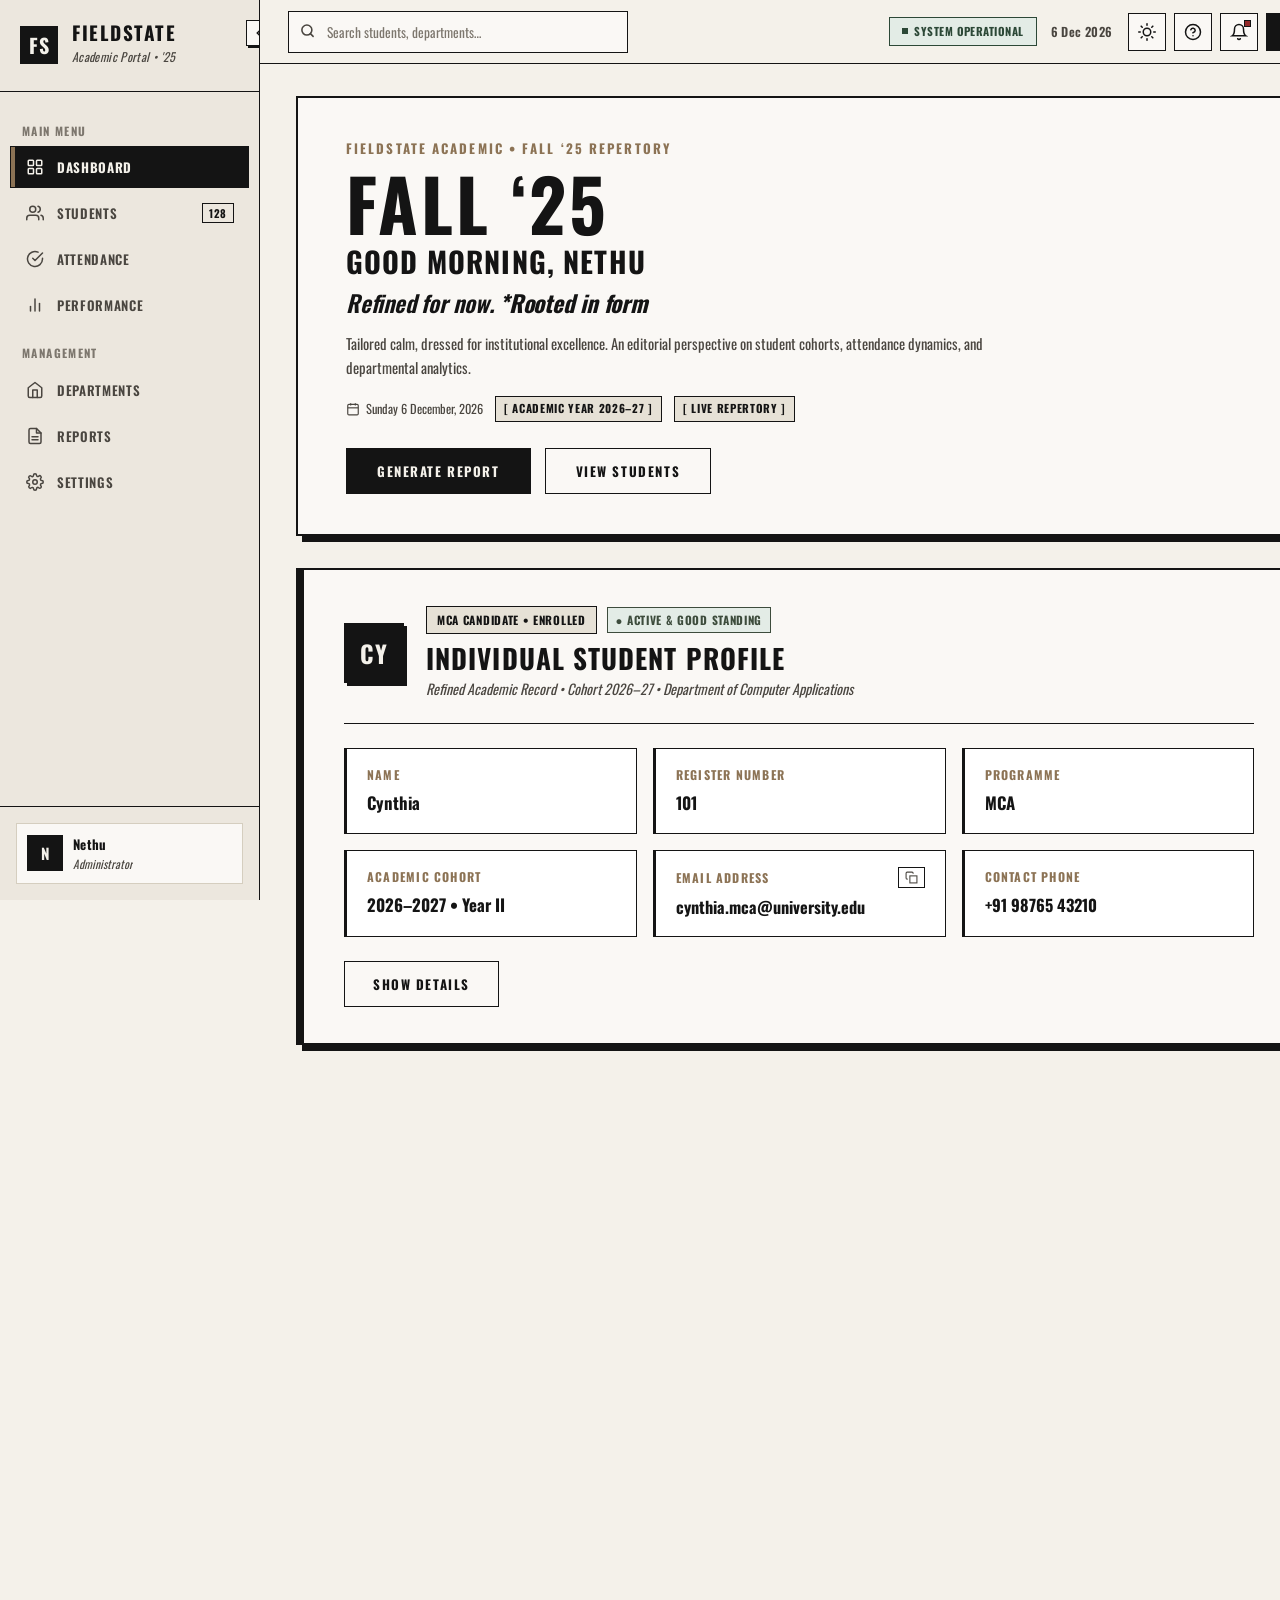
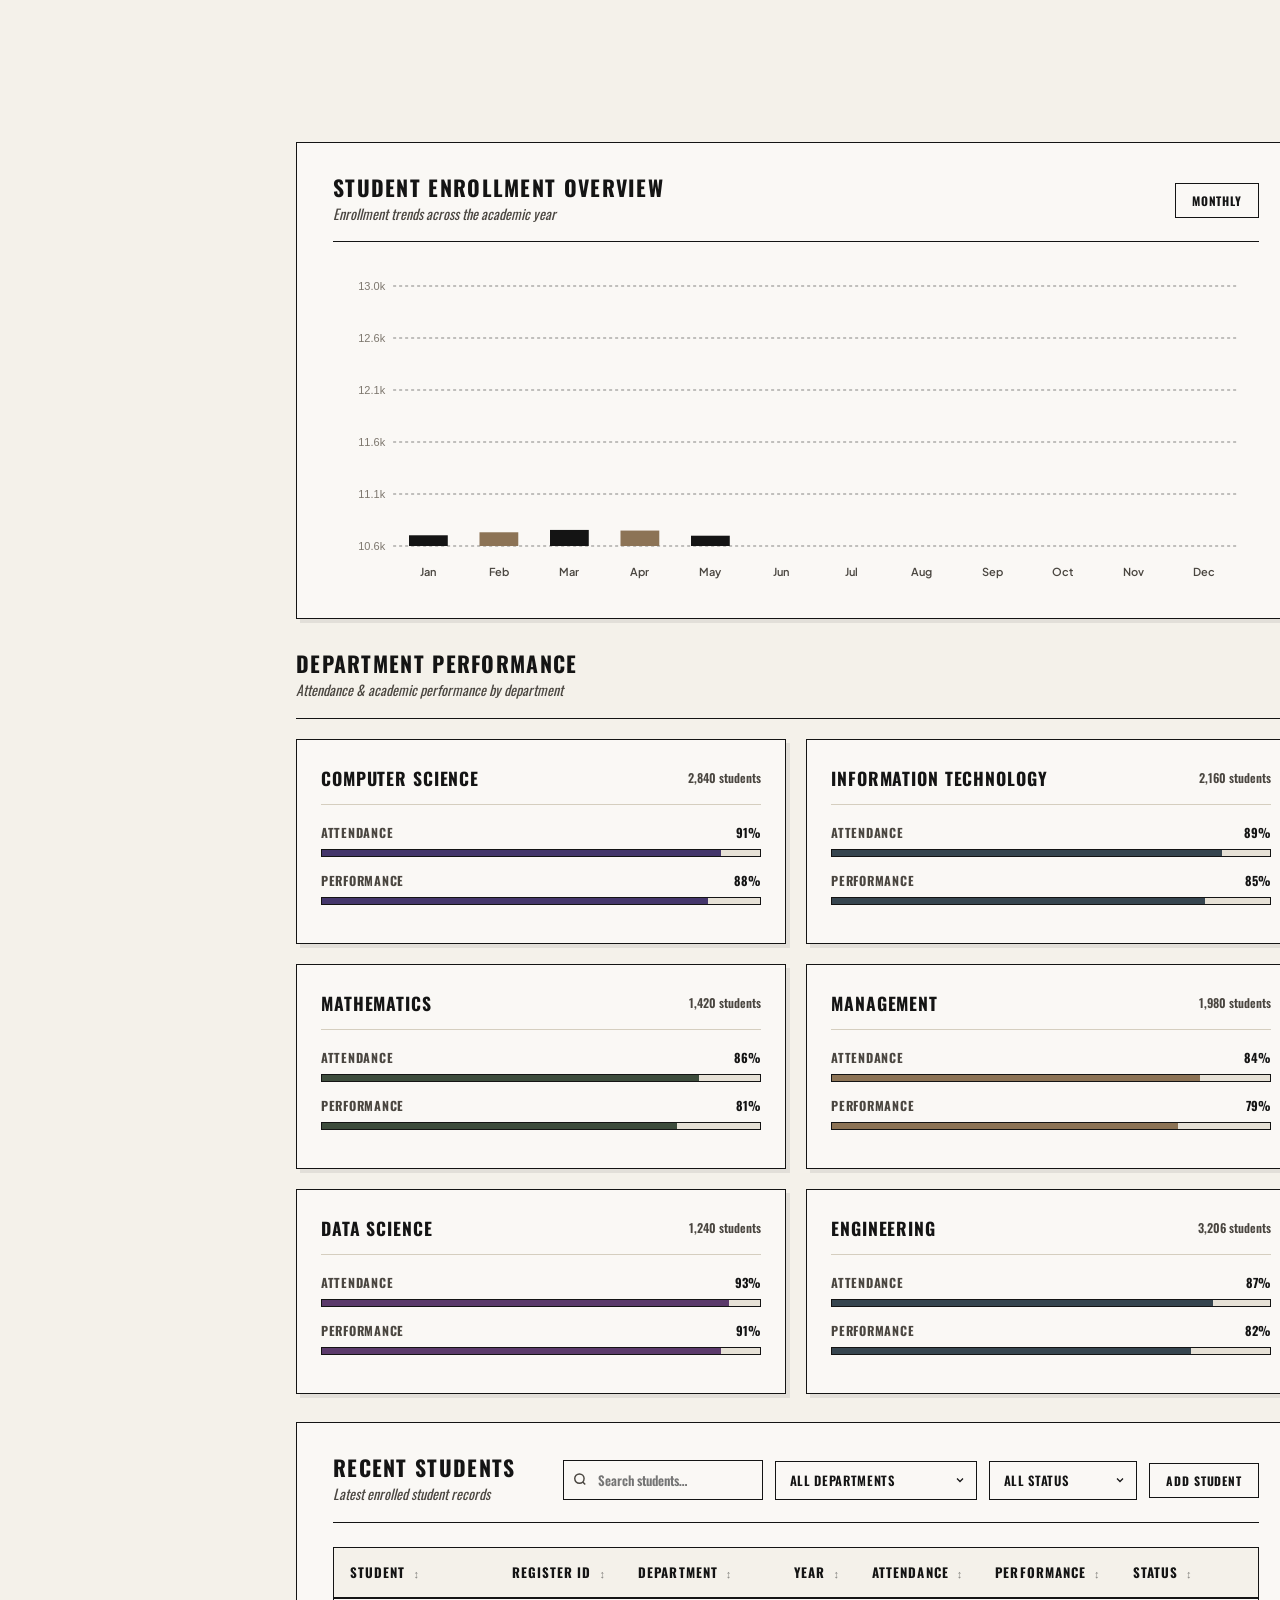
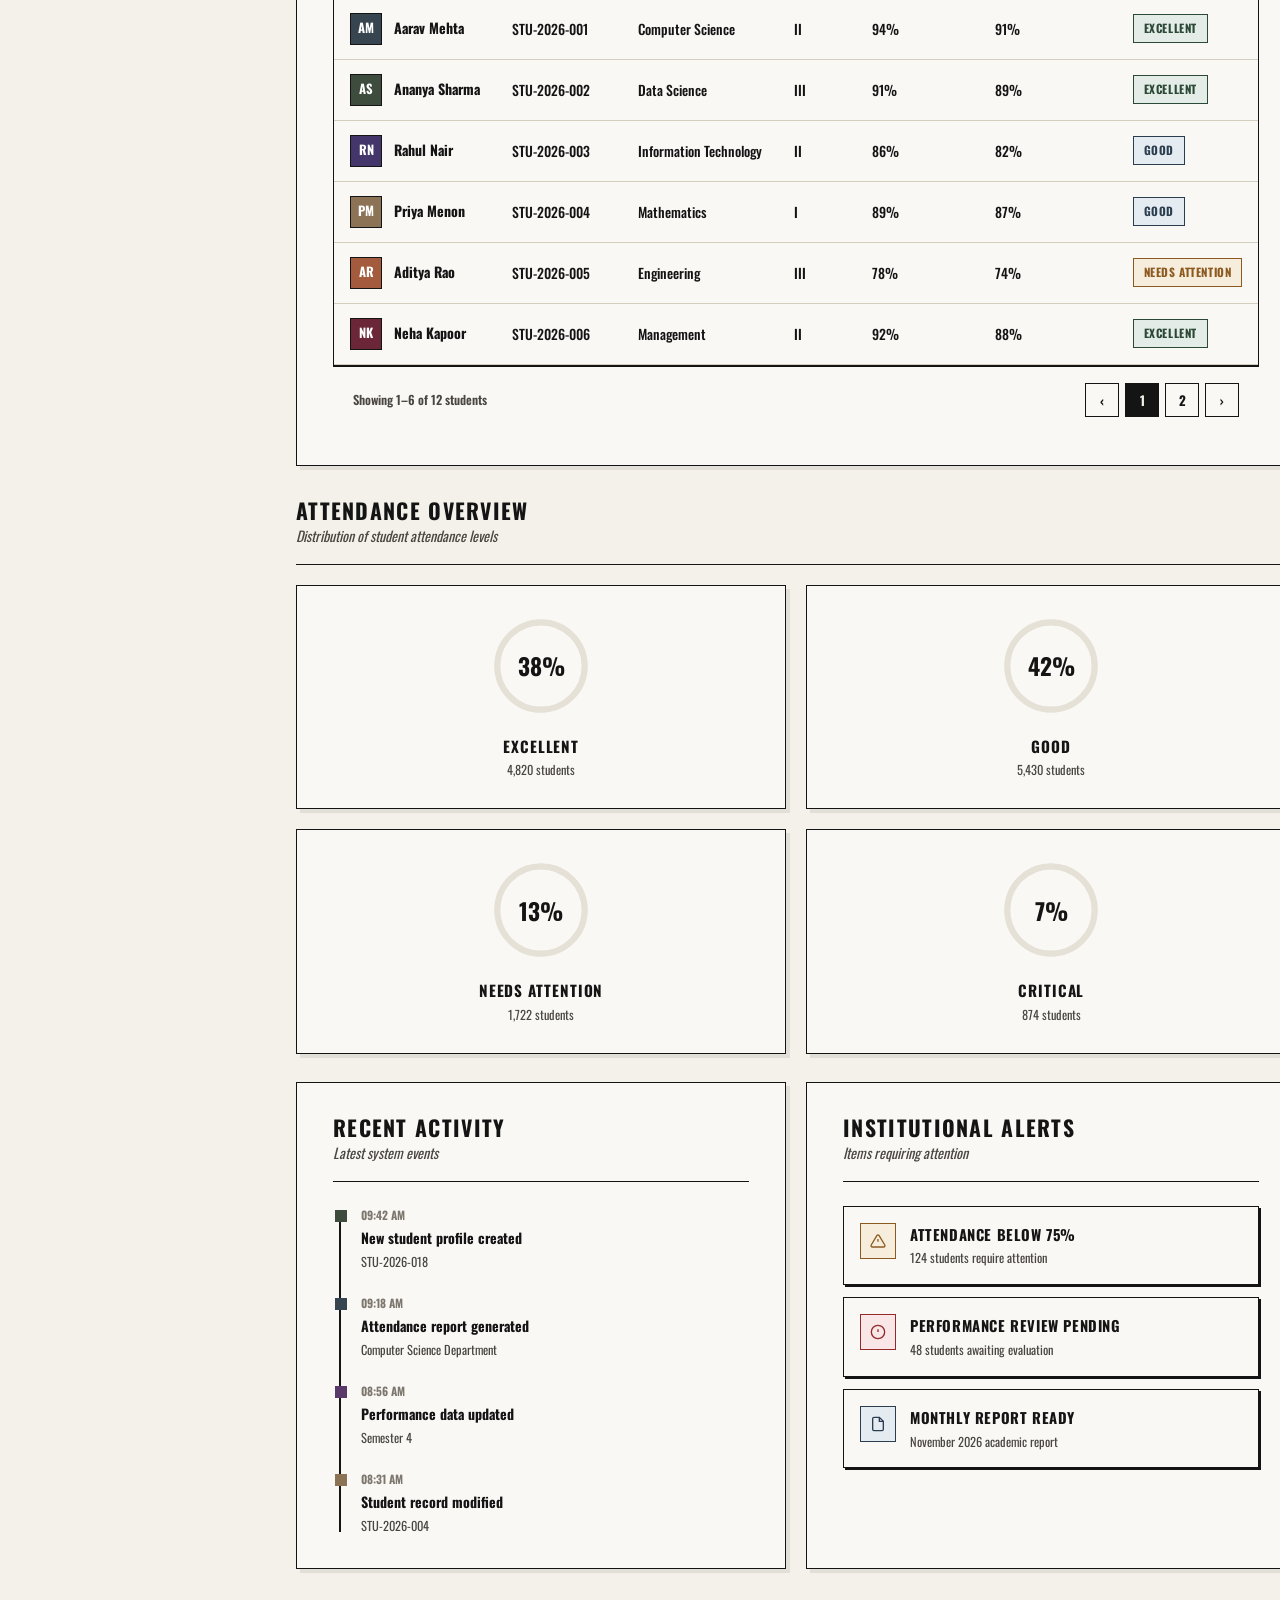
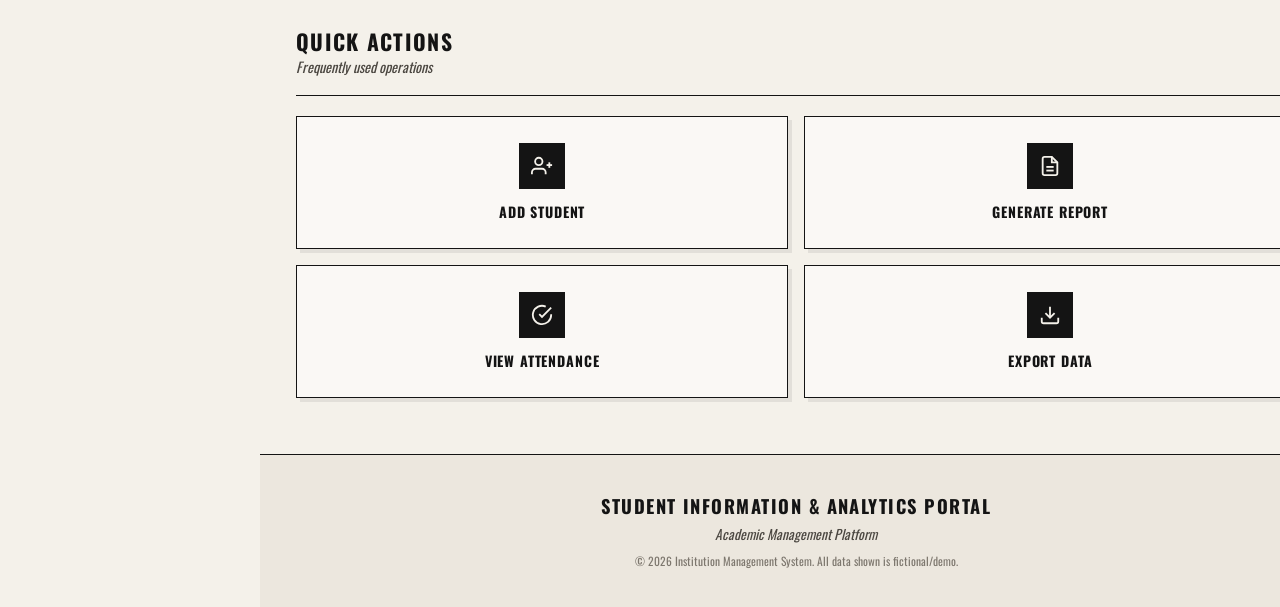
==== student-information-git-main/index.html @ a1fc43cb "Add files via upload" ====
<!DOCTYPE html>
<html lang="en" data-theme="light">
<head>
  <meta charset="UTF-8" />
  <meta name="viewport" content="width=device-width, initial-scale=1.0" />
  <title>Student Information & Analytics Portal</title>
  <meta name="description" content="Enterprise-grade Student Information & Analytics Dashboard for academic institution management." />
  <link rel="preconnect" href="https://fonts.googleapis.com" />
  <link rel="preconnect" href="https://fonts.gstatic.com" crossorigin />
  <link href="https://fonts.googleapis.com/css2?family=Bebas+Neue&family=Oswald:wght@400;500;600;700&family=Playfair+Display:ital,wght@0,400;0,600;0,700;1,400;1,600;1,700&family=Plus+Jakarta+Sans:wght@400;500;600;700;800&display=swap" rel="stylesheet" />
  <link rel="stylesheet" href="style.css" />
</head>
<body>

  <!-- ======== Loading Screen ======== -->
  <div class="loading-screen" id="loadingScreen">
    <div class="loading-spinner"></div>
    <p>Loading Dashboard&hellip;</p>
  </div>

  <!-- ======== Toast Container ======== -->
  <div class="toast-container" id="toastContainer"></div>

  <!-- ======== Mobile Sidebar Overlay ======== -->
  <div class="sidebar-overlay" id="sidebarOverlay"></div>

  <!-- ======== App Shell ======== -->
  <div class="app" id="app">

    <!-- ======== Sidebar ======== -->
    <aside class="sidebar" id="sidebar" aria-label="Main navigation">

      <!-- Toggle -->
      <button class="sidebar-toggle" id="sidebarToggle" aria-label="Toggle sidebar">
        <svg width="14" height="14" viewBox="0 0 24 24" fill="none" stroke="currentColor" stroke-width="2.5" stroke-linecap="round"><path d="M15 18l-6-6 6-6"/></svg>
      </button>

      <!-- Header / Logo -->
      <div class="sidebar-header">
        <div class="sidebar-logo" aria-hidden="true">FS</div>
        <div class="sidebar-brand">
          <h2>FIELDSTATE</h2>
          <span>Academic Portal &bull; '25</span>
        </div>
      </div>

      <!-- Navigation -->
      <nav class="sidebar-nav" aria-label="Primary">
        <div class="nav-section-title">Main Menu</div>

        <button class="nav-item active" data-section="dashboard" aria-current="page">
          <span class="nav-icon">
            <svg width="18" height="18" viewBox="0 0 24 24" fill="none" stroke="currentColor" stroke-width="2" stroke-linecap="round" stroke-linejoin="round"><rect x="3" y="3" width="7" height="7" rx="1"/><rect x="14" y="3" width="7" height="7" rx="1"/><rect x="3" y="14" width="7" height="7" rx="1"/><rect x="14" y="14" width="7" height="7" rx="1"/></svg>
          </span>
          <span class="nav-label">Dashboard</span>
        </button>

        <button class="nav-item" data-section="students">
          <span class="nav-icon">
            <svg width="18" height="18" viewBox="0 0 24 24" fill="none" stroke="currentColor" stroke-width="2" stroke-linecap="round" stroke-linejoin="round"><path d="M17 21v-2a4 4 0 00-4-4H5a4 4 0 00-4 4v2"/><circle cx="9" cy="7" r="4"/><path d="M23 21v-2a4 4 0 00-3-3.87"/><path d="M16 3.13a4 4 0 010 7.75"/></svg>
          </span>
          <span class="nav-label">Students</span>
          <span class="nav-badge">128</span>
        </button>

        <button class="nav-item" data-section="attendance">
          <span class="nav-icon">
            <svg width="18" height="18" viewBox="0 0 24 24" fill="none" stroke="currentColor" stroke-width="2" stroke-linecap="round" stroke-linejoin="round"><path d="M22 11.08V12a10 10 0 11-5.93-9.14"/><polyline points="22 4 12 14.01 9 11.01"/></svg>
          </span>
          <span class="nav-label">Attendance</span>
        </button>

        <button class="nav-item" data-section="performance">
          <span class="nav-icon">
            <svg width="18" height="18" viewBox="0 0 24 24" fill="none" stroke="currentColor" stroke-width="2" stroke-linecap="round" stroke-linejoin="round"><line x1="18" y1="20" x2="18" y2="10"/><line x1="12" y1="20" x2="12" y2="4"/><line x1="6" y1="20" x2="6" y2="14"/></svg>
          </span>
          <span class="nav-label">Performance</span>
        </button>

        <div class="nav-section-title">Management</div>

        <button class="nav-item" data-section="departments">
          <span class="nav-icon">
            <svg width="18" height="18" viewBox="0 0 24 24" fill="none" stroke="currentColor" stroke-width="2" stroke-linecap="round" stroke-linejoin="round"><path d="M3 9l9-7 9 7v11a2 2 0 01-2 2H5a2 2 0 01-2-2z"/><polyline points="9 22 9 12 15 12 15 22"/></svg>
          </span>
          <span class="nav-label">Departments</span>
        </button>

        <button class="nav-item" data-section="reports">
          <span class="nav-icon">
            <svg width="18" height="18" viewBox="0 0 24 24" fill="none" stroke="currentColor" stroke-width="2" stroke-linecap="round" stroke-linejoin="round"><path d="M14 2H6a2 2 0 00-2 2v16a2 2 0 002 2h12a2 2 0 002-2V8z"/><polyline points="14 2 14 8 20 8"/><line x1="16" y1="13" x2="8" y2="13"/><line x1="16" y1="17" x2="8" y2="17"/></svg>
          </span>
          <span class="nav-label">Reports</span>
        </button>

        <button class="nav-item" data-section="settings">
          <span class="nav-icon">
            <svg width="18" height="18" viewBox="0 0 24 24" fill="none" stroke="currentColor" stroke-width="2" stroke-linecap="round" stroke-linejoin="round"><circle cx="12" cy="12" r="3"/><path d="M19.4 15a1.65 1.65 0 00.33 1.82l.06.06a2 2 0 010 2.83 2 2 0 01-2.83 0l-.06-.06a1.65 1.65 0 00-1.82-.33 1.65 1.65 0 00-1 1.51V21a2 2 0 01-4 0v-.09A1.65 1.65 0 009 19.4a1.65 1.65 0 00-1.82.33l-.06.06a2 2 0 01-2.83-2.83l.06-.06A1.65 1.65 0 004.68 15a1.65 1.65 0 00-1.51-1H3a2 2 0 010-4h.09A1.65 1.65 0 004.6 9a1.65 1.65 0 00-.33-1.82l-.06-.06a2 2 0 012.83-2.83l.06.06A1.65 1.65 0 009 4.68a1.65 1.65 0 001-1.51V3a2 2 0 014 0v.09a1.65 1.65 0 001 1.51 1.65 1.65 0 001.82-.33l.06-.06a2 2 0 012.83 2.83l-.06.06A1.65 1.65 0 0019.4 9a1.65 1.65 0 001.51 1H21a2 2 0 010 4h-.09a1.65 1.65 0 00-1.51 1z"/></svg>
          </span>
          <span class="nav-label">Settings</span>
        </button>
      </nav>

      <!-- Footer / User -->
      <div class="sidebar-footer">
        <div class="sidebar-user">
          <div class="sidebar-avatar" aria-hidden="true">N</div>
          <div class="sidebar-user-info">
            <div class="name">Nethu</div>
            <div class="role">Administrator</div>
          </div>
        </div>
      </div>
    </aside>

    <!-- ======== Main Content ======== -->
    <div class="main-content">

      <!-- ======== Top Navigation ======== -->
      <header class="topnav" role="banner">
        <div class="topnav-left">
          <button class="mobile-menu-btn" id="mobileMenuBtn" aria-label="Open menu">
            <svg width="22" height="22" viewBox="0 0 24 24" fill="none" stroke="currentColor" stroke-width="2" stroke-linecap="round"><line x1="3" y1="6" x2="21" y2="6"/><line x1="3" y1="12" x2="21" y2="12"/><line x1="3" y1="18" x2="21" y2="18"/></svg>
          </button>
          <div class="topnav-search">
            <span class="search-icon">
              <svg width="15" height="15" viewBox="0 0 24 24" fill="none" stroke="currentColor" stroke-width="2.5" stroke-linecap="round"><circle cx="11" cy="11" r="8"/><line x1="21" y1="21" x2="16.65" y2="16.65"/></svg>
            </span>
            <input type="text" id="globalSearch" placeholder="Search students, departments…" aria-label="Search" />
          </div>
        </div>

        <div class="topnav-right">
          <div class="topnav-status">
            <span class="status-dot"></span>
            System Operational
          </div>

          <span class="topnav-date" id="currentDate"></span>

          <!-- Theme toggle -->
          <button class="topnav-btn theme-toggle" id="themeToggle" aria-label="Toggle dark mode" title="Toggle theme">
            <svg id="themeIconLight" width="18" height="18" viewBox="0 0 24 24" fill="none" stroke="currentColor" stroke-width="2" stroke-linecap="round"><circle cx="12" cy="12" r="5"/><line x1="12" y1="1" x2="12" y2="3"/><line x1="12" y1="21" x2="12" y2="23"/><line x1="4.22" y1="4.22" x2="5.64" y2="5.64"/><line x1="18.36" y1="18.36" x2="19.78" y2="19.78"/><line x1="1" y1="12" x2="3" y2="12"/><line x1="21" y1="12" x2="23" y2="12"/><line x1="4.22" y1="19.78" x2="5.64" y2="18.36"/><line x1="18.36" y1="5.64" x2="19.78" y2="4.22"/></svg>
            <svg id="themeIconDark" width="18" height="18" viewBox="0 0 24 24" fill="none" stroke="currentColor" stroke-width="2" stroke-linecap="round" style="display:none"><path d="M21 12.79A9 9 0 1111.21 3 7 7 0 0021 12.79z"/></svg>
          </button>

          <!-- Help -->
          <button class="topnav-btn" aria-label="Help" title="Help">
            <svg width="18" height="18" viewBox="0 0 24 24" fill="none" stroke="currentColor" stroke-width="2" stroke-linecap="round"><circle cx="12" cy="12" r="10"/><path d="M9.09 9a3 3 0 015.83 1c0 2-3 3-3 3"/><line x1="12" y1="17" x2="12.01" y2="17"/></svg>
          </button>

          <!-- Notifications -->
          <div class="dropdown" id="notifDropdown">
            <button class="topnav-btn" id="notifBtn" aria-label="Notifications" title="Notifications">
              <svg width="18" height="18" viewBox="0 0 24 24" fill="none" stroke="currentColor" stroke-width="2" stroke-linecap="round"><path d="M18 8A6 6 0 006 8c0 7-3 9-3 9h18s-3-2-3-9"/><path d="M13.73 21a2 2 0 01-3.46 0"/></svg>
              <span class="badge-dot"></span>
            </button>
            <div class="dropdown-menu" id="notifMenu">
              <div class="dropdown-header">Notifications</div>
              <div class="notification-item">
                <div class="notif-title">Attendance Alert</div>
                <div class="notif-desc">124 students below 75% attendance threshold</div>
                <div class="notif-time">2 minutes ago</div>
              </div>
              <div class="notification-item">
                <div class="notif-title">Report Generated</div>
                <div class="notif-desc">November 2026 monthly report is ready</div>
                <div class="notif-time">15 minutes ago</div>
              </div>
              <div class="notification-item">
                <div class="notif-title">New Enrollment</div>
                <div class="notif-desc">32 new students enrolled this week</div>
                <div class="notif-time">1 hour ago</div>
              </div>
            </div>
          </div>

          <!-- Profile -->
          <div class="dropdown" id="profileDropdown">
            <button class="topnav-avatar" id="profileBtn" aria-label="Profile menu">N</button>
            <div class="dropdown-menu" id="profileMenu">
              <div class="dropdown-header">Nethu</div>
              <button class="dropdown-item">
                <svg width="15" height="15" viewBox="0 0 24 24" fill="none" stroke="currentColor" stroke-width="2"><path d="M20 21v-2a4 4 0 00-4-4H8a4 4 0 00-4 4v2"/><circle cx="12" cy="7" r="4"/></svg>
                My Profile
              </button>
              <button class="dropdown-item">
                <svg width="15" height="15" viewBox="0 0 24 24" fill="none" stroke="currentColor" stroke-width="2"><circle cx="12" cy="12" r="3"/><path d="M19.4 15a1.65 1.65 0 00.33 1.82l.06.06a2 2 0 11-2.83 0l-.06-.06a1.65 1.65 0 00-1.82-.33 1.65 1.65 0 00-1 1.51V21a2 2 0 01-4 0v-.09A1.65 1.65 0 009 19.4"/></svg>
                Settings
              </button>
              <div class="dropdown-divider"></div>
              <button class="dropdown-item" style="color:var(--danger);">
                <svg width="15" height="15" viewBox="0 0 24 24" fill="none" stroke="currentColor" stroke-width="2"><path d="M9 21H5a2 2 0 01-2-2V5a2 2 0 012-2h4"/><polyline points="16 17 21 12 16 7"/><line x1="21" y1="12" x2="9" y2="12"/></svg>
                Sign Out
              </button>
            </div>
          </div>
        </div>
      </header>

      <!-- ======== Page Content ======== -->
      <main class="page-content" role="main">

        <!-- ---- Welcome Section (FIELDSTATE Campaign Banner) ---- -->
        <section class="welcome-section reveal" aria-label="Welcome">
          <div class="welcome-content">
            <div class="editorial-eyebrow">FIELDSTATE ACADEMIC &bull; FALL &lsquo;25 REPERTORY</div>
            <div class="welcome-top">
              <div class="welcome-text">
                <div class="hero-campaign-title">FALL &lsquo;25</div>
                <h1 id="welcomeGreeting">Good Morning, Nethu</h1>
                <p class="editorial-tagline">Refined for now. <em>*Rooted in form</em></p>
                <p class="editorial-desc">Tailored calm, dressed for institutional excellence. An editorial perspective on student cohorts, attendance dynamics, and departmental analytics.</p>
                <div class="welcome-meta">
                  <span>
                    <svg width="14" height="14" viewBox="0 0 24 24" fill="none" stroke="currentColor" stroke-width="2"><rect x="3" y="4" width="18" height="18" rx="2" ry="2"/><line x1="16" y1="2" x2="16" y2="6"/><line x1="8" y1="2" x2="8" y2="6"/><line x1="3" y1="10" x2="21" y2="10"/></svg>
                    <span id="welcomeDate"></span>
                  </span>
                  <span class="meta-tag">[ ACADEMIC YEAR 2026&ndash;27 ]</span>
                  <span class="meta-tag">[ LIVE REPERTORY ]</span>
                </div>
              </div>
            </div>
            <div class="welcome-actions">
              <button class="btn btn-primary" id="btnGenerateReport">Generate Report</button>
              <button class="btn btn-secondary" id="btnViewStudents">View Students</button>
            </div>
          </div>
        </section>

        <!-- ======== Student Information System (Core Profile) ======== -->
        <section class="student-info-section reveal" aria-label="Student Profile Record" id="studentProfileCard">
          <div class="student-card-container">
            <div class="student-info-card">
              <div class="student-card-top">
                <div class="student-avatar" aria-hidden="true">
                  <span>CY</span>
                </div>
                <div class="student-header-info">
                  <div class="student-status-row">
                    <span class="badge-role">MCA Candidate &bull; Enrolled</span>
                    <span class="badge-status-dot">● Active &amp; Good Standing</span>
                  </div>
                  <h1>Individual Student Profile</h1>
                  <p class="student-app-subheading">Refined Academic Record &bull; Cohort 2026&ndash;27 &bull; Department of Computer Applications</p>
                </div>
              </div>

              <div class="student-details-grid">
                <div class="detail-item">
                  <span class="detail-label">Name</span>
                  <span class="detail-value" id="studentName">Cynthia</span>
                </div>
                <div class="detail-item">
                  <span class="detail-label">Register Number</span>
                  <span class="detail-value" id="studentRegNo">101</span>
                </div>
                <div class="detail-item">
                  <span class="detail-label">Programme</span>
                  <span class="detail-value" id="studentProgramme">MCA</span>
                </div>
                <div class="detail-item">
                  <span class="detail-label">Academic Cohort</span>
                  <span class="detail-value" id="studentCohort">2026–2027 &bull; Year II</span>
                </div>
                <div class="detail-item detail-item-email">
                  <div class="detail-item-header">
                    <span class="detail-label">Email Address</span>
                    <button class="btn-copy-email" id="btnCopyEmail" title="Copy email address" aria-label="Copy email">
                      <svg width="13" height="13" viewBox="0 0 24 24" fill="none" stroke="currentColor" stroke-width="2"><rect x="9" y="9" width="13" height="13" rx="0" ry="0"/><path d="M5 15H4a2 2 0 01-2-2V4a2 2 0 012-2h9a2 2 0 012 2v1"/></svg>
                    </button>
                  </div>
                  <a href="mailto:cynthia.mca@university.edu" class="detail-value detail-value-email" id="studentEmail">cynthia.mca@university.edu</a>
                </div>
                <div class="detail-item">
                  <span class="detail-label">Contact Phone</span>
                  <a href="tel:+919876543210" class="detail-value detail-value-phone" id="studentPhone">+91 98765 43210</a>
                </div>
              </div>

              <!-- Collapsible Extended Details (For Student 3 JS Functionality) -->
              <div class="student-extended-details" id="studentDetails" style="display: none;">
                <div class="detail-item">
                  <span class="detail-label">Academic Term</span>
                  <span class="detail-value">Semester II &bull; Full-Time</span>
                </div>
                <div class="detail-item">
                  <span class="detail-label">Cumulative GPA</span>
                  <span class="detail-value">9.42 / 10.0 (Distinction)</span>
                </div>
                <div class="detail-item">
                  <span class="detail-label">Faculty Mentor</span>
                  <span class="detail-value">Dr. K. Ramanathan, Senior Fellow</span>
                </div>
              </div>

              <div class="student-card-footer">
                <button class="btn" id="btnShowDetails">Show Details</button>
              </div>
            </div>
          </div>
        </section>

        <!-- ---- KPI Cards ---- -->
        <section class="kpi-section reveal" aria-label="Key metrics">
          <div class="grid-cols-3" id="kpiGrid">
            <!-- KPI 1 -->
            <div class="kpi-card">
              <div class="kpi-card-header">
                <div class="kpi-icon blue">
                  <svg width="20" height="20" viewBox="0 0 24 24" fill="none" stroke="currentColor" stroke-width="2"><path d="M17 21v-2a4 4 0 00-4-4H5a4 4 0 00-4 4v2"/><circle cx="9" cy="7" r="4"/><path d="M23 21v-2a4 4 0 00-3-3.87"/><path d="M16 3.13a4 4 0 010 7.75"/></svg>
                </div>
                <span class="kpi-change positive">&uarr; 8.2%</span>
              </div>
              <div class="kpi-value" data-target="12846">0</div>
              <div class="kpi-label">Total Students</div>
              <div class="kpi-sublabel">vs last academic year</div>
            </div>
            <!-- KPI 2 -->
            <div class="kpi-card">
              <div class="kpi-card-header">
                <div class="kpi-icon green">
                  <svg width="20" height="20" viewBox="0 0 24 24" fill="none" stroke="currentColor" stroke-width="2"><path d="M22 11.08V12a10 10 0 11-5.93-9.14"/><polyline points="22 4 12 14.01 9 11.01"/></svg>
                </div>
                <span class="kpi-change positive">&uarr; 5.4%</span>
              </div>
              <div class="kpi-value" data-target="11972">0</div>
              <div class="kpi-label">Active Students</div>
              <div class="kpi-sublabel">currently enrolled</div>
            </div>
            <!-- KPI 3 -->
            <div class="kpi-card">
              <div class="kpi-card-header">
                <div class="kpi-icon purple">
                  <svg width="20" height="20" viewBox="0 0 24 24" fill="none" stroke="currentColor" stroke-width="2"><rect x="3" y="4" width="18" height="18" rx="2" ry="2"/><line x1="16" y1="2" x2="16" y2="6"/><line x1="8" y1="2" x2="8" y2="6"/><line x1="3" y1="10" x2="21" y2="10"/></svg>
                </div>
                <span class="kpi-change positive">&uarr; 2.1%</span>
              </div>
              <div class="kpi-value" data-target="87.6" data-suffix="%" data-decimal="true">0</div>
              <div class="kpi-label">Average Attendance</div>
              <div class="kpi-sublabel">across all departments</div>
            </div>
            <!-- KPI 4 -->
            <div class="kpi-card">
              <div class="kpi-card-header">
                <div class="kpi-icon amber">
                  <svg width="20" height="20" viewBox="0 0 24 24" fill="none" stroke="currentColor" stroke-width="2"><line x1="18" y1="20" x2="18" y2="10"/><line x1="12" y1="20" x2="12" y2="4"/><line x1="6" y1="20" x2="6" y2="14"/></svg>
                </div>
                <span class="kpi-change positive">&uarr; 4.8%</span>
              </div>
              <div class="kpi-value" data-target="82.4" data-suffix="%" data-decimal="true">0</div>
              <div class="kpi-label">Average Performance</div>
              <div class="kpi-sublabel">grade point average</div>
            </div>
            <!-- KPI 5 -->
            <div class="kpi-card">
              <div class="kpi-card-header">
                <div class="kpi-icon indigo">
                  <svg width="20" height="20" viewBox="0 0 24 24" fill="none" stroke="currentColor" stroke-width="2"><path d="M3 9l9-7 9 7v11a2 2 0 01-2 2H5a2 2 0 01-2-2z"/><polyline points="9 22 9 12 15 12 15 22"/></svg>
                </div>
                <span class="kpi-change positive">&uarr; 2</span>
              </div>
              <div class="kpi-value" data-target="18">0</div>
              <div class="kpi-label">Departments</div>
              <div class="kpi-sublabel">active academic units</div>
            </div>
            <!-- KPI 6 -->
            <div class="kpi-card">
              <div class="kpi-card-header">
                <div class="kpi-icon rose">
                  <svg width="20" height="20" viewBox="0 0 24 24" fill="none" stroke="currentColor" stroke-width="2"><path d="M20 21v-2a4 4 0 00-4-4H8a4 4 0 00-4 4v2"/><circle cx="12" cy="7" r="4"/></svg>
                </div>
                <span class="kpi-change positive">&uarr; 3.6%</span>
              </div>
              <div class="kpi-value" data-target="624">0</div>
              <div class="kpi-label">Faculty Members</div>
              <div class="kpi-sublabel">across all departments</div>
            </div>
          </div>
        </section>

        <!-- ---- Student Analytics Chart ---- -->
        <section class="section-card reveal" aria-label="Enrollment chart">
          <div class="section-header">
            <div>
              <div class="section-title">Student Enrollment Overview</div>
              <div class="section-subtitle">Enrollment trends across the academic year</div>
            </div>
            <div class="section-actions">
              <button class="btn btn-outline btn-sm" data-chart-period="monthly">Monthly</button>
            </div>
          </div>
          <div class="chart-container" id="enrollmentChart">
            <div class="chart-tooltip" id="chartTooltip"></div>
            <!-- Chart rendered via JS -->
          </div>
        </section>

        <!-- ---- Department Performance ---- -->
        <section class="reveal" aria-label="Department performance">
          <div class="section-header" style="margin-bottom:20px;">
            <div>
              <div class="section-title">Department Performance</div>
              <div class="section-subtitle">Attendance &amp; academic performance by department</div>
            </div>
          </div>
          <div class="grid-cols-3" id="deptGrid">
            <!-- Rendered via JS -->
          </div>
        </section>

        <!-- ---- Recent Students Table ---- -->
        <section class="section-card reveal" aria-label="Student records" style="margin-top:28px;">
          <div class="section-header">
            <div>
              <div class="section-title">Recent Students</div>
              <div class="section-subtitle">Latest enrolled student records</div>
            </div>
            <div class="table-controls">
              <div class="table-search">
                <span class="search-icon">
                  <svg width="14" height="14" viewBox="0 0 24 24" fill="none" stroke="currentColor" stroke-width="2.5"><circle cx="11" cy="11" r="8"/><line x1="21" y1="21" x2="16.65" y2="16.65"/></svg>
                </span>
                <input type="text" id="studentSearch" placeholder="Search students…" aria-label="Search students" />
              </div>
              <select class="table-filter" id="deptFilter" aria-label="Filter by department">
                <option value="">All Departments</option>
                <option value="Computer Science">Computer Science</option>
                <option value="Data Science">Data Science</option>
                <option value="Information Technology">Information Technology</option>
                <option value="Mathematics">Mathematics</option>
                <option value="Engineering">Engineering</option>
                <option value="Management">Management</option>
              </select>
              <select class="table-filter" id="statusFilter" aria-label="Filter by status">
                <option value="">All Status</option>
                <option value="Excellent">Excellent</option>
                <option value="Good">Good</option>
                <option value="Needs Attention">Needs Attention</option>
              </select>
              <button class="btn btn-outline btn-sm" id="addStudentBtn">Add Student</button>
            </div>
          </div>
          <div class="data-table-wrapper">
            <table class="data-table" id="studentTable">
              <thead>
                <tr>
                  <th data-sort="name">Student <span class="sort-icon">↕</span></th>
                  <th data-sort="id">Register ID <span class="sort-icon">↕</span></th>
                  <th data-sort="department">Department <span class="sort-icon">↕</span></th>
                  <th data-sort="year">Year <span class="sort-icon">↕</span></th>
                  <th data-sort="attendance">Attendance <span class="sort-icon">↕</span></th>
                  <th data-sort="performance">Performance <span class="sort-icon">↕</span></th>
                  <th data-sort="status">Status <span class="sort-icon">↕</span></th>
                </tr>
              </thead>
              <tbody id="studentTableBody">
                <!-- Rendered via JS -->
              </tbody>
            </table>
          </div>
          <div class="table-footer">
            <div class="table-info" id="tableInfo">Showing 1-6 of 6 students</div>
            <div class="table-pagination" id="tablePagination">
              <!-- Rendered via JS -->
            </div>
          </div>
        </section>

        <!-- ---- Attendance Overview ---- -->
        <section class="reveal" aria-label="Attendance overview" style="margin-top:28px;">
          <div class="section-header" style="margin-bottom:20px;">
            <div>
              <div class="section-title">Attendance Overview</div>
              <div class="section-subtitle">Distribution of student attendance levels</div>
            </div>
          </div>
          <div class="attendance-grid" id="attendanceGrid">
            <!-- Rendered via JS -->
          </div>
        </section>

        <!-- ---- Two Column: Activity + Alerts ---- -->
        <div class="grid-cols-2 reveal" style="margin-top:28px;">

          <!-- Recent Activity -->
          <div class="section-card">
            <div class="section-header">
              <div>
                <div class="section-title">Recent Activity</div>
                <div class="section-subtitle">Latest system events</div>
              </div>
            </div>
            <div class="timeline" id="activityTimeline">
              <div class="timeline-item">
                <div class="timeline-dot green"></div>
                <div class="timeline-time">09:42 AM</div>
                <div class="timeline-title">New student profile created</div>
                <div class="timeline-desc">STU-2026-018</div>
              </div>
              <div class="timeline-item">
                <div class="timeline-dot blue"></div>
                <div class="timeline-time">09:18 AM</div>
                <div class="timeline-title">Attendance report generated</div>
                <div class="timeline-desc">Computer Science Department</div>
              </div>
              <div class="timeline-item">
                <div class="timeline-dot purple"></div>
                <div class="timeline-time">08:56 AM</div>
                <div class="timeline-title">Performance data updated</div>
                <div class="timeline-desc">Semester 4</div>
              </div>
              <div class="timeline-item">
                <div class="timeline-dot amber"></div>
                <div class="timeline-time">08:31 AM</div>
                <div class="timeline-title">Student record modified</div>
                <div class="timeline-desc">STU-2026-004</div>
              </div>
            </div>
          </div>

          <!-- Institutional Alerts -->
          <div class="section-card">
            <div class="section-header">
              <div>
                <div class="section-title">Institutional Alerts</div>
                <div class="section-subtitle">Items requiring attention</div>
              </div>
            </div>
            <div id="alertsList">
              <div class="alert-item">
                <div class="alert-icon warning">
                  <svg width="16" height="16" viewBox="0 0 24 24" fill="none" stroke="currentColor" stroke-width="2"><path d="M10.29 3.86L1.82 18a2 2 0 001.71 3h16.94a2 2 0 001.71-3L13.71 3.86a2 2 0 00-3.42 0z"/><line x1="12" y1="9" x2="12" y2="13"/><line x1="12" y1="17" x2="12.01" y2="17"/></svg>
                </div>
                <div class="alert-content">
                  <div class="alert-title">Attendance below 75%</div>
                  <div class="alert-desc">124 students require attention</div>
                </div>
              </div>
              <div class="alert-item">
                <div class="alert-icon danger">
                  <svg width="16" height="16" viewBox="0 0 24 24" fill="none" stroke="currentColor" stroke-width="2"><circle cx="12" cy="12" r="10"/><line x1="12" y1="8" x2="12" y2="12"/><line x1="12" y1="16" x2="12.01" y2="16"/></svg>
                </div>
                <div class="alert-content">
                  <div class="alert-title">Performance review pending</div>
                  <div class="alert-desc">48 students awaiting evaluation</div>
                </div>
              </div>
              <div class="alert-item">
                <div class="alert-icon info">
                  <svg width="16" height="16" viewBox="0 0 24 24" fill="none" stroke="currentColor" stroke-width="2"><path d="M14 2H6a2 2 0 00-2 2v16a2 2 0 002 2h12a2 2 0 002-2V8z"/><polyline points="14 2 14 8 20 8"/></svg>
                </div>
                <div class="alert-content">
                  <div class="alert-title">Monthly report ready</div>
                  <div class="alert-desc">November 2026 academic report</div>
                </div>
              </div>
            </div>
          </div>
        </div>

        <!-- ---- Quick Actions ---- -->
        <section class="reveal" aria-label="Quick actions" style="margin-top:28px;">
          <div class="section-header" style="margin-bottom:20px;">
            <div>
              <div class="section-title">Quick Actions</div>
              <div class="section-subtitle">Frequently used operations</div>
            </div>
          </div>
          <div class="quick-actions-grid">
            <button class="quick-action-btn" id="qaAddStudent">
              <div class="quick-action-icon">
                <svg width="22" height="22" viewBox="0 0 24 24" fill="none" stroke="currentColor" stroke-width="2"><path d="M16 21v-2a4 4 0 00-4-4H5a4 4 0 00-4 4v2"/><circle cx="8.5" cy="7" r="4"/><line x1="20" y1="8" x2="20" y2="14"/><line x1="23" y1="11" x2="17" y2="11"/></svg>
              </div>
              <span class="quick-action-label">Add Student</span>
            </button>
            <button class="quick-action-btn" id="qaGenerateReport">
              <div class="quick-action-icon">
                <svg width="22" height="22" viewBox="0 0 24 24" fill="none" stroke="currentColor" stroke-width="2"><path d="M14 2H6a2 2 0 00-2 2v16a2 2 0 002 2h12a2 2 0 002-2V8z"/><polyline points="14 2 14 8 20 8"/><line x1="16" y1="13" x2="8" y2="13"/><line x1="16" y1="17" x2="8" y2="17"/></svg>
              </div>
              <span class="quick-action-label">Generate Report</span>
            </button>
            <button class="quick-action-btn" id="qaViewAttendance">
              <div class="quick-action-icon">
                <svg width="22" height="22" viewBox="0 0 24 24" fill="none" stroke="currentColor" stroke-width="2"><path d="M22 11.08V12a10 10 0 11-5.93-9.14"/><polyline points="22 4 12 14.01 9 11.01"/></svg>
              </div>
              <span class="quick-action-label">View Attendance</span>
            </button>
            <button class="quick-action-btn" id="qaExportData">
              <div class="quick-action-icon">
                <svg width="22" height="22" viewBox="0 0 24 24" fill="none" stroke="currentColor" stroke-width="2"><path d="M21 15v4a2 2 0 01-2 2H5a2 2 0 01-2-2v-4"/><polyline points="7 10 12 15 17 10"/><line x1="12" y1="15" x2="12" y2="3"/></svg>
              </div>
              <span class="quick-action-label">Export Data</span>
            </button>
          </div>
        </section>

      </main>

      <!-- ======== Footer ======== -->
      <footer class="app-footer" role="contentinfo">
        <div class="footer-brand">Student Information &amp; Analytics Portal</div>
        <div class="footer-tagline">Academic Management Platform</div>
        <div class="footer-copy">&copy; 2026 Institution Management System. All data shown is fictional/demo.</div>
      </footer>

    </div><!-- /.main-content -->
  </div><!-- /.app -->

  <!-- ======== Add Student Modal ======== -->
  <div class="modal-overlay" id="addStudentModal" role="dialog" aria-modal="true" aria-label="Add student">
    <div class="modal">
      <div class="modal-header">
        <h2 class="modal-title">Add New Student</h2>
        <button class="modal-close" id="closeAddStudent" aria-label="Close">
          <svg width="16" height="16" viewBox="0 0 24 24" fill="none" stroke="currentColor" stroke-width="2.5" stroke-linecap="round"><line x1="18" y1="6" x2="6" y2="18"/><line x1="6" y1="6" x2="18" y2="18"/></svg>
        </button>
      </div>
      <div class="modal-body">
        <form id="addStudentForm">
          <div class="form-row">
            <div class="form-group">
              <label class="form-label" for="studentFirstName">First Name</label>
              <input class="form-input" type="text" id="studentFirstName" placeholder="Enter first name" required />
            </div>
            <div class="form-group">
              <label class="form-label" for="studentLastName">Last Name</label>
              <input class="form-input" type="text" id="studentLastName" placeholder="Enter last name" required />
            </div>
          </div>
          <div class="form-group">
            <label class="form-label" for="studentRegId">Register ID</label>
            <input class="form-input" type="text" id="studentRegId" placeholder="e.g. STU-2026-007" required />
          </div>
          <div class="form-row">
            <div class="form-group">
              <label class="form-label" for="studentDept">Department</label>
              <select class="form-select" id="studentDept" required>
                <option value="">Select department</option>
                <option>Computer Science</option>
                <option>Data Science</option>
                <option>Information Technology</option>
                <option>Mathematics</option>
                <option>Engineering</option>
                <option>Management</option>
              </select>
            </div>
            <div class="form-group">
              <label class="form-label" for="studentYear">Year</label>
              <select class="form-select" id="studentYear" required>
                <option value="">Select year</option>
                <option>I</option>
                <option>II</option>
                <option>III</option>
                <option>IV</option>
              </select>
            </div>
          </div>
        </form>
      </div>
      <div class="modal-footer">
        <button class="btn-modal-cancel" id="cancelAddStudent">Cancel</button>
        <button class="btn-modal-primary" id="submitAddStudent">Add Student</button>
      </div>
    </div>
  </div>

  <!-- ======== Generate Report Modal ======== -->
  <div class="modal-overlay" id="reportModal" role="dialog" aria-modal="true" aria-label="Generate report">
    <div class="modal">
      <div class="modal-header">
        <h2 class="modal-title">Generate Report</h2>
        <button class="modal-close" id="closeReport" aria-label="Close">
          <svg width="16" height="16" viewBox="0 0 24 24" fill="none" stroke="currentColor" stroke-width="2.5" stroke-linecap="round"><line x1="18" y1="6" x2="6" y2="18"/><line x1="6" y1="6" x2="18" y2="18"/></svg>
        </button>
      </div>
      <div class="modal-body">
        <form id="reportForm">
          <div class="form-group">
            <label class="form-label" for="reportType">Report Type</label>
            <select class="form-select" id="reportType" required>
              <option value="">Select type</option>
              <option>Attendance Report</option>
              <option>Performance Report</option>
              <option>Enrollment Report</option>
              <option>Department Summary</option>
              <option>Comprehensive Report</option>
            </select>
          </div>
          <div class="form-row">
            <div class="form-group">
              <label class="form-label" for="reportFrom">From</label>
              <input class="form-input" type="date" id="reportFrom" required />
            </div>
            <div class="form-group">
              <label class="form-label" for="reportTo">To</label>
              <input class="form-input" type="date" id="reportTo" required />
            </div>
          </div>
          <div class="form-group">
            <label class="form-label" for="reportDept">Department</label>
            <select class="form-select" id="reportDept">
              <option value="">All Departments</option>
              <option>Computer Science</option>
              <option>Data Science</option>
              <option>Information Technology</option>
              <option>Mathematics</option>
              <option>Engineering</option>
              <option>Management</option>
            </select>
          </div>
          <div class="form-group">
            <label class="form-label" for="reportFormat">Export Format</label>
            <select class="form-select" id="reportFormat" required>
              <option value="">Select format</option>
              <option>PDF</option>
              <option>Excel (XLSX)</option>
              <option>CSV</option>
            </select>
          </div>
        </form>
      </div>
      <div class="modal-footer">
        <button class="btn-modal-cancel" id="cancelReport">Cancel</button>
        <button class="btn-modal-primary" id="submitReport">Generate</button>
      </div>
    </div>
  </div>

  <script src="script.js"></script>
</body>
</html>
---- student-information-git-main/style.css ----
/* ============================================================
   Student Information & Analytics Portal
   Design System & Styles
   ============================================================ */

/* ---------- CSS Variables (Design Tokens) ---------- */
:root {
  /* Primary palette (Onyx & Charcoal) */
  --primary-50: #F4F0E8;
  --primary-100: #EAE4D8;
  --primary-200: #D8D0C0;
  --primary-300: #B8AC98;
  --primary-400: #7A6F5D;
  --primary-500: #141414;
  --primary-600: #141414;
  --primary-700: #0A0A0A;
  --primary-800: #000000;
  --primary-900: #000000;

  /* Neutral palette (Warm stone & linen) */
  --gray-50: #FAF8F5;
  --gray-100: #F4F1EA;
  --gray-200: #E6E1D6;
  --gray-300: #D5CEBF;
  --gray-400: #A8A193;
  --gray-500: #7A7468;
  --gray-600: #555047;
  --gray-700: #38352F;
  --gray-800: #24221E;
  --gray-900: #141414;
  --gray-950: #0A0A0A;

  /* Semantic colours (High-fashion editorial tones) */
  --success: #2C4837;
  --success-light: #E3ECE6;
  --warning: #8C5A20;
  --warning-light: #F7EDDC;
  --danger: #932929;
  --danger-light: #F9E7E7;
  --info: #2B3D4F;
  --info-light: #E4ECF2;
  --accent-camel: #8C7355;
  --accent-terracotta: #A45A3C;

  /* Surface colours – FIELDSTATE Warm Linen & Ecru */
  --bg-body: #F4F1EA;
  --bg-sidebar: #ECE7DE;
  --bg-card: #FAF8F5;
  --bg-card-hover: #F0EBE0;
  --bg-input: #FFFFFF;
  --bg-modal-overlay: rgba(20, 20, 20, 0.75);
  --bg-glass: rgba(244, 241, 234, 0.88);
  --bg-glass-heavy: rgba(244, 241, 234, 0.96);

  /* Text colours */
  --text-primary: #141414;
  --text-secondary: #4A4640;
  --text-tertiary: #7D776E;
  --text-inverse: #F4F1EA;

  /* Borders & shadows (Sharp Brutalist & Editorial) */
  --border-color: #141414;
  --border-light: #D5CEBF;
  --border-strong: #141414;
  --shadow-sm: 2px 2px 0px rgba(20,20,20,0.12);
  --shadow-md: 4px 4px 0px rgba(20,20,20,0.15);
  --shadow-lg: 6px 6px 0px #141414;
  --shadow-xl: 8px 8px 0px #141414;
  --shadow-card: 4px 4px 0px rgba(20,20,20,0.08);
  --shadow-card-hover: 6px 6px 0px #141414;

  /* Layout & Sharp Corners (Zero Border Radius) */
  --sidebar-width: 260px;
  --sidebar-collapsed-width: 72px;
  --topnav-height: 64px;
  --radius-sm: 0px;
  --radius-md: 0px;
  --radius-lg: 0px;
  --radius-xl: 0px;
  --radius-full: 0px;

  /* Transitions */
  --transition-fast: 0.15s cubic-bezier(0.2,0,0,1);
  --transition-base: 0.22s cubic-bezier(0.2,0,0,1);
  --transition-slow: 0.35s cubic-bezier(0.2,0,0,1);

  /* Typography */
  --font-family: 'Oswald', 'Bebas Neue', -apple-system, BlinkMacSystemFont, 'Segoe UI', Roboto, sans-serif;
  --font-display: 'Oswald', 'Bebas Neue', sans-serif;
  --font-serif: 'Oswald', 'Bebas Neue', sans-serif;
  --font-mono: 'Oswald', 'JetBrains Mono', 'Fira Code', monospace;
}

/* ---------- Dark Mode (Luxury Espresso / Caviar) ---------- */
[data-theme="dark"] {
  --bg-body: #141312;
  --bg-sidebar: #1C1B1A;
  --bg-card: #201E1D;
  --bg-card-hover: #2B2927;
  --bg-input: #181716;
  --bg-glass: rgba(28, 27, 26, 0.88);
  --bg-glass-heavy: rgba(28, 27, 26, 0.96);

  --text-primary: #F4F1EA;
  --text-secondary: #C5BFB4;
  --text-tertiary: #8C867B;
  --text-inverse: #141414;

  --border-color: #3D3934;
  --border-light: #2E2B27;
  --border-strong: #F4F1EA;

  --shadow-sm: 2px 2px 0px rgba(0,0,0,0.4);
  --shadow-md: 4px 4px 0px rgba(0,0,0,0.5);
  --shadow-lg: 6px 6px 0px rgba(0,0,0,0.6);
  --shadow-xl: 8px 8px 0px rgba(0,0,0,0.7);
  --shadow-card: 4px 4px 0px rgba(0,0,0,0.3);
  --shadow-card-hover: 6px 6px 0px #F4F1EA;
  --bg-modal-overlay: rgba(0, 0, 0, 0.85);
}

/* ---------- Reset & Base ---------- */
*, *::before, *::after {
  margin: 0;
  padding: 0;
  box-sizing: border-box;
}

html {
  scroll-behavior: smooth;
  font-size: 16px;
}

body {
  font-family: var(--font-family);
  background: var(--bg-body);
  color: var(--text-primary);
  line-height: 1.6;
  overflow-x: hidden;
  transition: background var(--transition-base), color var(--transition-base);
}

a { color: inherit; text-decoration: none; }
button { cursor: pointer; font-family: inherit; }
img { max-width: 100%; display: block; }
input, select, textarea { font-family: inherit; font-size: inherit; }

/* ---------- Loading Screen ---------- */
.loading-screen {
  position: fixed;
  inset: 0;
  z-index: 10000;
  background: var(--bg-body);
  display: flex;
  flex-direction: column;
  align-items: center;
  justify-content: center;
  gap: 24px;
  transition: opacity 0.5s ease, visibility 0.5s ease;
}

.loading-screen.hidden {
  opacity: 0;
  visibility: hidden;
  pointer-events: none;
}

.loading-spinner {
  width: 48px;
  height: 48px;
  border: 3px solid var(--border-color);
  border-top-color: var(--primary-500);
  border-radius: 50%;
  animation: spin 0.8s linear infinite;
}

.loading-screen p {
  color: var(--text-secondary);
  font-size: 0.875rem;
  letter-spacing: 0.05em;
}

@keyframes spin {
  to { transform: rotate(360deg); }
}

/* ---------- App Layout ---------- */
.app {
  display: flex;
  min-height: 100vh;
  opacity: 0;
  transition: opacity 0.6s ease;
}

.app.loaded { opacity: 1; }

/* ---------- Sidebar ---------- */
.sidebar {
  position: fixed;
  top: 0;
  left: 0;
  width: var(--sidebar-width);
  height: 100vh;
  background: var(--bg-sidebar);
  border-right: 1px solid var(--border-color);
  display: flex;
  flex-direction: column;
  z-index: 1000;
  transition: width var(--transition-slow), transform var(--transition-slow);
  overflow: hidden;
}

.sidebar.collapsed {
  width: var(--sidebar-collapsed-width);
}

.sidebar-header {
  display: flex;
  align-items: center;
  gap: 14px;
  padding: 22px 20px;
  border-bottom: 1.5px solid var(--border-color);
  min-height: 68px;
}

.sidebar-logo {
  width: 38px;
  height: 38px;
  background: var(--text-primary);
  border: 1.5px solid var(--border-color);
  border-radius: 0;
  display: flex;
  align-items: center;
  justify-content: center;
  color: var(--bg-body);
  font-family: var(--font-display);
  font-weight: 700;
  font-size: 1.25rem;
  letter-spacing: 0.05em;
  flex-shrink: 0;
}

.sidebar-brand {
  white-space: nowrap;
  overflow: hidden;
  transition: opacity var(--transition-base);
}

.sidebar-brand h2 {
  font-family: var(--font-display);
  font-size: 1.2rem;
  font-weight: 700;
  letter-spacing: 0.08em;
  text-transform: uppercase;
  color: var(--text-primary);
  line-height: 1.1;
}

.sidebar-brand span {
  font-family: var(--font-serif);
  font-style: italic;
  font-size: 0.76rem;
  color: var(--text-secondary);
  letter-spacing: 0.03em;
}

.sidebar.collapsed .sidebar-brand {
  opacity: 0;
  width: 0;
}

.sidebar-nav {
  flex: 1;
  padding: 16px 10px;
  overflow-y: auto;
}

.nav-section-title {
  font-family: var(--font-display);
  font-size: 0.72rem;
  font-weight: 700;
  text-transform: uppercase;
  letter-spacing: 0.12em;
  color: var(--text-tertiary);
  padding: 14px 12px 6px;
  white-space: nowrap;
  overflow: hidden;
}

.sidebar.collapsed .nav-section-title {
  opacity: 0;
}

.nav-item {
  display: flex;
  align-items: center;
  gap: 12px;
  padding: 10px 14px;
  border-radius: 0;
  color: var(--text-secondary);
  font-family: var(--font-family);
  font-size: 0.82rem;
  font-weight: 600;
  text-transform: uppercase;
  letter-spacing: 0.05em;
  transition: all var(--transition-fast);
  white-space: nowrap;
  margin-bottom: 4px;
  position: relative;
  border: 1px solid transparent;
  background: none;
  width: 100%;
  text-align: left;
}

.nav-item:hover {
  background: var(--gray-200);
  color: var(--text-primary);
  border-color: var(--border-light);
}

[data-theme="dark"] .nav-item:hover {
  background: var(--gray-800);
  color: var(--text-primary);
  border-color: var(--border-color);
}

.nav-item.active {
  background: var(--text-primary);
  color: var(--bg-body);
  font-weight: 700;
  border-color: var(--text-primary);
}

[data-theme="dark"] .nav-item.active {
  background: var(--text-primary);
  color: var(--bg-body);
  border-color: var(--text-primary);
}

.nav-item.active::before {
  content: '';
  position: absolute;
  left: 0;
  top: 0;
  bottom: 0;
  width: 4px;
  background: var(--accent-camel);
}

.nav-item .nav-icon {
  width: 20px;
  height: 20px;
  flex-shrink: 0;
  display: flex;
  align-items: center;
  justify-content: center;
}

.nav-item .nav-label {
  overflow: hidden;
  transition: opacity var(--transition-base);
}

.sidebar.collapsed .nav-item .nav-label {
  opacity: 0;
  width: 0;
}

.nav-item .nav-badge {
  margin-left: auto;
  background: transparent;
  color: var(--text-primary);
  border: 1px solid currentColor;
  font-family: var(--font-mono);
  font-size: 0.68rem;
  font-weight: 700;
  padding: 1px 6px;
  border-radius: 0;
  min-width: 20px;
  text-align: center;
}

.nav-item.active .nav-badge {
  color: var(--bg-body);
  border-color: var(--bg-body);
}

.sidebar.collapsed .nav-badge { display: none; }

/* Sidebar footer */
.sidebar-footer {
  padding: 16px;
  border-top: 1.5px solid var(--border-color);
  background: var(--bg-sidebar);
}

.sidebar-user {
  display: flex;
  align-items: center;
  gap: 10px;
  padding: 10px;
  border-radius: 0;
  border: 1px solid var(--border-light);
  background: var(--bg-card);
  transition: all var(--transition-fast);
}

.sidebar-user:hover {
  border-color: var(--border-color);
  box-shadow: 2px 2px 0px var(--border-color);
}

.sidebar-avatar {
  width: 36px;
  height: 36px;
  border-radius: 0;
  border: 1.5px solid var(--border-color);
  background: var(--text-primary);
  display: flex;
  align-items: center;
  justify-content: center;
  color: var(--bg-body);
  font-family: var(--font-display);
  font-weight: 700;
  font-size: 0.95rem;
  flex-shrink: 0;
}

.sidebar-user-info {
  overflow: hidden;
  white-space: nowrap;
  transition: opacity var(--transition-base);
}

.sidebar-user-info .name {
  font-size: 0.82rem;
  font-weight: 700;
  color: var(--text-primary);
  letter-spacing: 0.02em;
}

.sidebar-user-info .role {
  font-family: var(--font-serif);
  font-style: italic;
  font-size: 0.72rem;
  color: var(--text-secondary);
}

.sidebar.collapsed .sidebar-user-info {
  opacity: 0;
  width: 0;
}

/* Sidebar toggle button */
.sidebar-toggle {
  position: absolute;
  top: 20px;
  right: -13px;
  width: 26px;
  height: 26px;
  background: var(--bg-card);
  border: 1.5px solid var(--border-color);
  border-radius: 0;
  display: flex;
  align-items: center;
  justify-content: center;
  cursor: pointer;
  z-index: 10;
  transition: all var(--transition-fast);
  box-shadow: 2px 2px 0px var(--border-color);
  color: var(--text-primary);
  font-size: 0.75rem;
}

.sidebar-toggle:hover {
  background: var(--text-primary);
  color: var(--bg-body);
  box-shadow: none;
}

.sidebar.collapsed .sidebar-toggle svg {
  transform: rotate(180deg);
}

/* ---------- Main Content ---------- */
.main-content {
  flex: 1;
  margin-left: var(--sidebar-width);
  transition: margin-left var(--transition-slow);
  min-height: 100vh;
  display: flex;
  flex-direction: column;
}

.sidebar.collapsed ~ .main-content {
  margin-left: var(--sidebar-collapsed-width);
}

/* ---------- Top Navigation ---------- */
.topnav {
  position: sticky;
  top: 0;
  height: var(--topnav-height);
  background: var(--bg-glass-heavy);
  backdrop-filter: blur(12px);
  -webkit-backdrop-filter: blur(12px);
  border-bottom: 1.5px solid var(--border-color);
  display: flex;
  align-items: center;
  justify-content: space-between;
  padding: 0 28px;
  z-index: 900;
}

.topnav-left {
  display: flex;
  align-items: center;
  gap: 16px;
}

.mobile-menu-btn {
  display: none;
  background: none;
  border: 1.5px solid var(--border-color);
  border-radius: 0;
  color: var(--text-primary);
  padding: 6px;
}

.topnav-search {
  position: relative;
}

.topnav-search input {
  width: 340px;
  padding: 10px 14px 10px 38px;
  background: var(--bg-card);
  border: 1.5px solid var(--border-color);
  border-radius: 0;
  color: var(--text-primary);
  font-size: 0.84rem;
  font-weight: 500;
  outline: none;
  transition: all var(--transition-fast);
}

.topnav-search input:focus {
  border-color: var(--text-primary);
  box-shadow: 2px 2px 0px var(--border-color);
  background: #FFFFFF;
}

.topnav-search input::placeholder {
  color: var(--text-tertiary);
  font-weight: 400;
}

.topnav-search .search-icon {
  position: absolute;
  left: 12px;
  top: 50%;
  transform: translateY(-50%);
  color: var(--text-secondary);
  pointer-events: none;
}

.topnav-right {
  display: flex;
  align-items: center;
  gap: 8px;
}

.topnav-status {
  display: flex;
  align-items: center;
  gap: 6px;
  padding: 5px 12px;
  background: var(--success-light);
  color: var(--success);
  border: 1px solid var(--success);
  font-family: var(--font-mono);
  font-size: 0.7rem;
  font-weight: 700;
  text-transform: uppercase;
  letter-spacing: 0.04em;
  border-radius: 0;
  margin-right: 6px;
}

[data-theme="dark"] .topnav-status {
  background: rgba(44,72,55,0.4);
  color: #8be0a4;
  border-color: #8be0a4;
}

.topnav-status .status-dot {
  width: 6px;
  height: 6px;
  background: currentColor;
  border-radius: 0;
  animation: pulse-dot 2s ease-in-out infinite;
}

@keyframes pulse-dot {
  0%, 100% { opacity: 1; transform: scale(1); }
  50% { opacity: 0.4; transform: scale(0.8); }
}

.topnav-date {
  font-family: var(--font-mono);
  font-size: 0.78rem;
  color: var(--text-secondary);
  margin-right: 8px;
  font-weight: 600;
  letter-spacing: 0.03em;
}

.topnav-btn {
  position: relative;
  width: 38px;
  height: 38px;
  display: flex;
  align-items: center;
  justify-content: center;
  border-radius: 0;
  border: 1.5px solid var(--border-color);
  background: var(--bg-card);
  color: var(--text-primary);
  transition: all var(--transition-fast);
}

.topnav-btn:hover {
  background: var(--text-primary);
  color: var(--bg-body);
  box-shadow: 2px 2px 0px var(--border-color);
}

.topnav-btn .badge-dot {
  position: absolute;
  top: 6px;
  right: 6px;
  width: 7px;
  height: 7px;
  background: var(--danger);
  border-radius: 0;
  border: 1px solid var(--border-color);
}

.topnav-avatar {
  width: 38px;
  height: 38px;
  border-radius: 0;
  border: 1.5px solid var(--border-color);
  background: var(--text-primary);
  display: flex;
  align-items: center;
  justify-content: center;
  color: var(--bg-body);
  font-family: var(--font-display);
  font-weight: 700;
  font-size: 0.95rem;
  cursor: pointer;
  transition: all var(--transition-fast);
}

.topnav-avatar:hover {
  background: var(--bg-card);
  color: var(--text-primary);
  box-shadow: 2px 2px 0px var(--border-color);
}

/* Dropdowns */
.dropdown {
  position: relative;
}

.dropdown-menu {
  position: absolute;
  top: calc(100% + 8px);
  right: 0;
  min-width: 290px;
  background: var(--bg-card);
  border: 2px solid var(--border-color);
  border-radius: 0;
  box-shadow: 6px 6px 0px var(--border-color);
  opacity: 0;
  visibility: hidden;
  transform: translateY(-6px);
  transition: all var(--transition-fast);
  z-index: 100;
  overflow: hidden;
}

.dropdown-menu.open {
  opacity: 1;
  visibility: visible;
  transform: translateY(0);
}

.dropdown-header {
  padding: 14px 16px;
  border-bottom: 1.5px solid var(--border-color);
  font-family: var(--font-display);
  font-weight: 700;
  font-size: 0.95rem;
  text-transform: uppercase;
  letter-spacing: 0.06em;
  color: var(--text-primary);
  background: var(--gray-100);
}

.dropdown-item {
  display: flex;
  align-items: center;
  gap: 10px;
  padding: 12px 16px;
  font-size: 0.82rem;
  font-weight: 600;
  color: var(--text-primary);
  transition: all var(--transition-fast);
  border: none;
  border-bottom: 1px solid var(--border-light);
  background: none;
  width: 100%;
  text-align: left;
  cursor: pointer;
}

.dropdown-item:last-child {
  border-bottom: none;
}

.dropdown-item:hover {
  background: var(--text-primary);
  color: var(--bg-body);
}

.dropdown-divider {
  height: 1.5px;
  background: var(--border-color);
  margin: 0;
}

.notification-item {
  padding: 12px 16px;
  border-bottom: 1px solid var(--border-light);
  transition: all var(--transition-fast);
}

.notification-item:hover {
  background: var(--gray-100);
}

.notification-item .notif-title {
  font-size: 0.84rem;
  font-weight: 700;
  color: var(--text-primary);
  margin-bottom: 2px;
}

.notification-item .notif-desc {
  font-size: 0.76rem;
  color: var(--text-secondary);
}

.notification-item .notif-time {
  font-family: var(--font-mono);
  font-size: 0.68rem;
  color: var(--text-tertiary);
  margin-top: 4px;
}

/* ---------- Page Content ---------- */
.page-content {
  padding: 32px 36px;
  flex: 1;
}

/* ---------- Welcome / Hero Section (FIELDSTATE Editorial Banner) ---------- */
.welcome-section {
  background: var(--bg-card);
  border: 2px solid var(--border-color);
  border-radius: 0;
  padding: 40px 48px;
  color: var(--text-primary);
  position: relative;
  overflow: hidden;
  margin-bottom: 32px;
  box-shadow: 6px 6px 0px var(--border-color);
}

.welcome-content {
  position: relative;
  z-index: 1;
}

.editorial-eyebrow {
  font-family: var(--font-display);
  font-size: 0.82rem;
  font-weight: 700;
  letter-spacing: 0.16em;
  text-transform: uppercase;
  color: var(--accent-camel);
  margin-bottom: 12px;
}

.hero-campaign-title {
  font-family: var(--font-display);
  font-size: 4.5rem;
  font-weight: 700;
  line-height: 0.88;
  letter-spacing: 0.04em;
  color: var(--text-primary);
  margin-bottom: 12px;
  text-transform: uppercase;
}

.welcome-top {
  display: flex;
  justify-content: space-between;
  align-items: flex-start;
  flex-wrap: wrap;
  gap: 20px;
}

.welcome-text h1 {
  font-family: var(--font-display);
  font-size: 1.8rem;
  font-weight: 700;
  text-transform: uppercase;
  letter-spacing: 0.04em;
  color: var(--text-primary);
  margin-bottom: 6px;
  line-height: 1.1;
}

.editorial-tagline {
  font-family: var(--font-serif);
  font-size: 1.45rem;
  font-style: italic;
  font-weight: 600;
  color: var(--text-primary);
  margin-bottom: 10px;
  letter-spacing: -0.01em;
}

.editorial-tagline em {
  font-style: italic;
  font-weight: 700;
}

.editorial-desc {
  font-size: 0.92rem;
  line-height: 1.65;
  color: var(--text-secondary);
  max-width: 680px;
  margin-bottom: 16px;
}

.welcome-meta {
  display: flex;
  align-items: center;
  flex-wrap: wrap;
  gap: 12px;
  margin-top: 14px;
}

.welcome-meta span {
  font-size: 0.78rem;
  color: var(--text-secondary);
  display: flex;
  align-items: center;
  gap: 6px;
}

.meta-tag {
  font-family: var(--font-mono);
  font-size: 0.7rem !important;
  font-weight: 700;
  letter-spacing: 0.06em;
  padding: 3px 8px;
  background: var(--gray-200);
  border: 1px solid var(--border-color);
  color: var(--text-primary) !important;
}

.welcome-actions {
  display: flex;
  gap: 14px;
  margin-top: 26px;
  flex-wrap: wrap;
}

/* ---------- Button Design System (Exact FIELDSTATE 'READ MORE' Box Aesthetic) ---------- */
.btn {
  display: inline-flex;
  align-items: center;
  justify-content: center;
  gap: 8px;
  padding: 12px 30px;
  border-radius: 0 !important;
  font-family: var(--font-family);
  font-size: 0.82rem;
  font-weight: 700;
  text-transform: uppercase;
  letter-spacing: 0.12em;
  border: 1px solid var(--text-primary);
  background: transparent;
  color: var(--text-primary);
  transition: all var(--transition-fast);
  white-space: nowrap;
  cursor: pointer;
  box-shadow: none !important;
  transform: none !important;
}

.btn:hover {
  background: var(--text-primary);
  color: var(--bg-body);
  border-color: var(--text-primary);
  box-shadow: none !important;
  transform: none !important;
}

/* Primary Button: Solid Onyx Black, inverts on hover */
.btn-primary {
  background: var(--text-primary);
  color: var(--bg-body);
  border: 1px solid var(--text-primary);
  box-shadow: none !important;
}

.btn-primary:hover {
  background: transparent;
  color: var(--text-primary);
  border-color: var(--text-primary);
  box-shadow: none !important;
  transform: none !important;
}

/* Secondary Button / Outline Button (Identical to Referral Image 'READ MORE' Box) */
.btn-secondary,
.btn-outline {
  background: transparent;
  color: var(--text-primary);
  border: 1px solid var(--text-primary);
  box-shadow: none !important;
}

.btn-secondary:hover,
.btn-outline:hover {
  background: var(--text-primary);
  color: var(--bg-body);
  border-color: var(--text-primary);
  box-shadow: none !important;
  transform: none !important;
}

.btn-sm {
  padding: 8px 16px;
  font-size: 0.74rem;
  letter-spacing: 0.08em;
}

.btn-icon {
  width: 36px;
  height: 36px;
  padding: 0;
  display: flex;
  align-items: center;
  justify-content: center;
  border-radius: 0 !important;
  border: 1.5px solid var(--border-color);
  background: var(--bg-card);
  color: var(--text-primary);
  transition: all var(--transition-fast);
}

.btn-icon:hover {
  background: var(--text-primary);
  color: var(--bg-body);
  box-shadow: 2px 2px 0px var(--border-color);
}

/* ---------- Grid Layouts ---------- */
.grid-cols-4 {
  display: grid;
  grid-template-columns: repeat(3, 1fr);
  gap: 20px;
}

.grid-cols-3 {
  display: grid;
  grid-template-columns: repeat(3, 1fr);
  gap: 20px;
}

.grid-cols-2 {
  display: grid;
  grid-template-columns: repeat(2, 1fr);
  gap: 20px;
}

/* ---------- KPI Cards ---------- */
.kpi-section {
  margin-bottom: 32px;
}

.kpi-card {
  background: var(--bg-card);
  border: 1.5px solid var(--border-color);
  border-radius: 0;
  padding: 24px 22px;
  position: relative;
  overflow: hidden;
  transition: all var(--transition-fast);
  box-shadow: var(--shadow-card);
}

.kpi-card:hover {
  transform: translate(-2px, -2px);
  box-shadow: var(--shadow-card-hover);
  border-color: var(--border-color);
}

[data-theme="dark"] .kpi-card:hover {
  border-color: var(--border-strong);
}

.kpi-card-header {
  display: flex;
  align-items: center;
  justify-content: space-between;
  margin-bottom: 14px;
}

.kpi-icon {
  width: 40px;
  height: 40px;
  border-radius: 0;
  border: 1.5px solid var(--border-color);
  background: var(--gray-200);
  color: var(--text-primary);
  display: flex;
  align-items: center;
  justify-content: center;
  font-size: 1.1rem;
}

/* KPI Icon Accent Colors (Editorial FIELDSTATE palette) */
.kpi-icon.blue {
  background: #E4ECF2;
  color: #36454F;
  border-color: #36454F;
}
.kpi-icon.green {
  background: #E3ECE6;
  color: #3D4C3C;
  border-color: #3D4C3C;
}
.kpi-icon.purple {
  background: #EDE5F0;
  color: #5B3A6B;
  border-color: #5B3A6B;
}
.kpi-icon.amber {
  background: #F7EDDC;
  color: #8C7355;
  border-color: #8C7355;
}
.kpi-icon.indigo {
  background: #E8E4EF;
  color: #44366B;
  border-color: #44366B;
}
.kpi-icon.rose {
  background: #F4E3E6;
  color: #6B2737;
  border-color: #6B2737;
}

[data-theme="dark"] .kpi-icon.blue {
  background: rgba(54,69,79,0.3);
  color: #8CABC0;
  border-color: #8CABC0;
}
[data-theme="dark"] .kpi-icon.green {
  background: rgba(61,76,60,0.3);
  color: #8BAF88;
  border-color: #8BAF88;
}
[data-theme="dark"] .kpi-icon.purple {
  background: rgba(91,58,107,0.3);
  color: #B08CC5;
  border-color: #B08CC5;
}
[data-theme="dark"] .kpi-icon.amber {
  background: rgba(140,115,85,0.3);
  color: #C4A67D;
  border-color: #C4A67D;
}
[data-theme="dark"] .kpi-icon.indigo {
  background: rgba(68,54,107,0.3);
  color: #9B89C0;
  border-color: #9B89C0;
}
[data-theme="dark"] .kpi-icon.rose {
  background: rgba(107,39,55,0.3);
  color: #C07080;
  border-color: #C07080;
}

[data-theme="dark"] .kpi-icon {
  background: var(--gray-800);
  color: var(--text-primary);
  border-color: var(--border-color);
}

.kpi-change {
  display: inline-flex;
  align-items: center;
  gap: 3px;
  font-family: var(--font-mono);
  font-size: 0.72rem;
  font-weight: 700;
  padding: 3px 8px;
  border-radius: 0;
  border: 1px solid currentColor;
}

.kpi-change.positive {
  background: var(--success-light);
  color: var(--success);
  border-color: var(--success);
}

.kpi-change.negative {
  background: var(--danger-light);
  color: var(--danger);
  border-color: var(--danger);
}

[data-theme="dark"] .kpi-change.positive {
  background: rgba(44,72,55,0.4);
  color: #8be0a4;
  border-color: #8be0a4;
}

[data-theme="dark"] .kpi-change.negative {
  background: rgba(147,41,41,0.4);
  color: #f87171;
  border-color: #f87171;
}

.kpi-value {
  font-family: var(--font-display);
  font-size: 2.6rem;
  font-weight: 700;
  color: var(--text-primary);
  line-height: 1.1;
  letter-spacing: 0.02em;
  margin-bottom: 4px;
}

.kpi-label {
  font-family: var(--font-display);
  font-size: 0.88rem;
  font-weight: 700;
  text-transform: uppercase;
  letter-spacing: 0.08em;
  color: var(--text-secondary);
}

.kpi-sublabel {
  font-family: var(--font-serif);
  font-style: italic;
  font-size: 0.76rem;
  color: var(--text-tertiary);
  margin-top: 2px;
}

/* ---------- Section Card (Editorial Framing) ---------- */
.section-card {
  background: var(--bg-card);
  border: 1.5px solid var(--border-color);
  border-radius: 0;
  padding: 32px 36px;
  box-shadow: var(--shadow-card);
  margin-bottom: 32px;
}

.section-header {
  display: flex;
  align-items: center;
  justify-content: space-between;
  margin-bottom: 24px;
  flex-wrap: wrap;
  gap: 16px;
  padding-bottom: 16px;
  border-bottom: 1.5px solid var(--border-color);
}

.section-title {
  font-family: var(--font-display);
  font-size: 1.35rem;
  font-weight: 700;
  text-transform: uppercase;
  letter-spacing: 0.06em;
  color: var(--text-primary);
  line-height: 1.2;
}

.section-subtitle {
  font-family: var(--font-serif);
  font-style: italic;
  font-size: 0.88rem;
  color: var(--text-secondary);
  margin-top: 2px;
}

.section-actions {
  display: flex;
  gap: 8px;
  align-items: center;
}

/* ---------- Chart ---------- */
.chart-container {
  position: relative;
  width: 100%;
  height: 320px;
}

.chart-svg {
  width: 100%;
  height: 100%;
}

.chart-bar {
  transition: fill var(--transition-base), opacity var(--transition-base);
  cursor: pointer;
}

.chart-bar:hover {
  fill: var(--accent-camel) !important;
  opacity: 0.85;
}

.chart-tooltip {
  position: absolute;
  background: var(--text-primary);
  color: var(--bg-body);
  padding: 8px 14px;
  border: 1px solid var(--border-color);
  border-radius: 0;
  box-shadow: 3px 3px 0px var(--border-color);
  font-family: var(--font-mono);
  font-size: 0.78rem;
  font-weight: 600;
  pointer-events: none;
  opacity: 0;
  transition: opacity var(--transition-fast);
  z-index: 10;
  white-space: nowrap;
}

.chart-tooltip.visible {
  opacity: 1;
}

/* ---------- Department Cards ---------- */
.dept-card {
  background: var(--bg-card);
  border: 1.5px solid var(--border-color);
  border-radius: 0;
  padding: 24px;
  transition: all var(--transition-fast);
  box-shadow: var(--shadow-card);
}

.dept-card:hover {
  transform: translate(-2px, -2px);
  box-shadow: var(--shadow-card-hover);
}

.dept-card-header {
  display: flex;
  justify-content: space-between;
  align-items: center;
  margin-bottom: 18px;
  padding-bottom: 12px;
  border-bottom: 1px solid var(--border-light);
}

.dept-name {
  font-family: var(--font-display);
  font-size: 1.1rem;
  font-weight: 700;
  text-transform: uppercase;
  letter-spacing: 0.05em;
  color: var(--text-primary);
}

.dept-students {
  font-family: var(--font-mono);
  font-size: 0.76rem;
  color: var(--text-secondary);
  font-weight: 600;
}

.dept-stat {
  margin-bottom: 14px;
}

.dept-stat-header {
  display: flex;
  justify-content: space-between;
  margin-bottom: 6px;
}

.dept-stat-label {
  font-family: var(--font-display);
  font-size: 0.78rem;
  font-weight: 700;
  text-transform: uppercase;
  letter-spacing: 0.06em;
  color: var(--text-secondary);
}

.dept-stat-value {
  font-family: var(--font-mono);
  font-size: 0.78rem;
  font-weight: 700;
  color: var(--text-primary);
}

.progress-bar {
  width: 100%;
  height: 8px;
  background: var(--gray-200);
  border: 1px solid var(--border-color);
  border-radius: 0;
  overflow: hidden;
}

.progress-fill {
  height: 100%;
  border-radius: 0;
  transition: width 1.2s cubic-bezier(0.2,0,0,1);
  width: 0;
  background: var(--text-primary);
}

/* Progress bar editorial accent variants */
.progress-fill.indigo { background: #44366B; }
.progress-fill.blue { background: #36454F; }
.progress-fill.green { background: #3D4C3C; }
.progress-fill.amber { background: #8C7355; }
.progress-fill.purple { background: #5B3A6B; }

[data-theme="dark"] .progress-fill.indigo { background: #9B89C0; }
[data-theme="dark"] .progress-fill.blue { background: #8CABC0; }
[data-theme="dark"] .progress-fill.green { background: #8BAF88; }
[data-theme="dark"] .progress-fill.amber { background: #C4A67D; }
[data-theme="dark"] .progress-fill.purple { background: #B08CC5; }

/* ---------- Student Table (Editorial Fashion Directory) ---------- */
.table-controls {
  display: flex;
  align-items: center;
  gap: 12px;
  flex-wrap: wrap;
}

.table-search {
  position: relative;
  flex: 1;
  min-width: 200px;
  max-width: 300px;
}

.table-search input {
  width: 100%;
  padding: 9px 12px 9px 34px;
  background: var(--bg-card);
  border: 1.5px solid var(--border-color);
  border-radius: 0;
  font-size: 0.82rem;
  font-weight: 600;
  color: var(--text-primary);
  outline: none;
  transition: all var(--transition-fast);
}

.table-search input:focus {
  border-color: var(--text-primary);
  box-shadow: 2px 2px 0px var(--border-color);
}

.table-search .search-icon {
  position: absolute;
  left: 10px;
  top: 50%;
  transform: translateY(-50%);
  color: var(--text-secondary);
}

.table-filter {
  padding: 9px 14px;
  background: var(--bg-card);
  border: 1.5px solid var(--border-color);
  border-radius: 0;
  font-size: 0.8rem;
  font-weight: 600;
  text-transform: uppercase;
  letter-spacing: 0.05em;
  color: var(--text-primary);
  outline: none;
  cursor: pointer;
  appearance: none;
  -webkit-appearance: none;
  background-image: url("data:image/svg+xml,%3Csvg xmlns='http://www.w3.org/2000/svg' width='12' height='12' viewBox='0 0 24 24' fill='none' stroke='%23141414' stroke-width='2.5'%3E%3Cpath d='M6 9l6 6 6-6'/%3E%3C/svg%3E");
  background-repeat: no-repeat;
  background-position: right 10px center;
  padding-right: 32px;
}

.table-filter:focus {
  box-shadow: 2px 2px 0px var(--border-color);
}

.data-table-wrapper {
  border: 1.5px solid var(--border-color);
  overflow-x: auto;
}

.data-table {
  width: 100%;
  border-collapse: collapse;
}

.data-table thead th {
  text-align: left;
  padding: 14px 16px;
  font-family: var(--font-display);
  font-size: 0.82rem;
  font-weight: 700;
  text-transform: uppercase;
  letter-spacing: 0.08em;
  color: var(--text-primary);
  background: var(--gray-100);
  border-bottom: 2px solid var(--border-color);
  cursor: pointer;
  user-select: none;
  white-space: nowrap;
  transition: background var(--transition-fast);
}

.data-table thead th:hover {
  background: var(--gray-200);
}

.data-table thead th .sort-icon {
  margin-left: 4px;
  opacity: 0.5;
  font-size: 0.7rem;
}

.data-table thead th.sorted .sort-icon {
  opacity: 1;
  color: var(--text-primary);
}

.data-table tbody tr {
  transition: background var(--transition-fast);
}

.data-table tbody tr:hover {
  background: var(--gray-100);
}

.data-table tbody td {
  padding: 14px 16px;
  font-size: 0.86rem;
  font-weight: 500;
  color: var(--text-primary);
  border-bottom: 1px solid var(--border-light);
  white-space: nowrap;
}

.student-cell {
  display: flex;
  align-items: center;
  gap: 12px;
}

.student-avatar-sm {
  width: 32px;
  height: 32px;
  border-radius: 0;
  border: 1px solid var(--border-color);
  display: flex;
  align-items: center;
  justify-content: center;
  font-family: var(--font-display);
  font-weight: 700;
  font-size: 0.8rem;
  color: #FFFFFF;
  flex-shrink: 0;
}

.student-name {
  font-weight: 700;
  color: var(--text-primary);
  font-size: 0.88rem;
}

.status-badge {
  display: inline-flex;
  align-items: center;
  gap: 4px;
  padding: 4px 10px;
  border-radius: 0;
  font-family: var(--font-mono);
  font-size: 0.72rem;
  font-weight: 700;
  text-transform: uppercase;
  letter-spacing: 0.05em;
  border: 1px solid currentColor;
}

.status-badge.excellent {
  background: var(--success-light);
  color: var(--success);
  border-color: var(--success);
}

.status-badge.good {
  background: var(--info-light);
  color: var(--info);
  border-color: var(--info);
}

.status-badge.attention {
  background: var(--warning-light);
  color: var(--warning);
  border-color: var(--warning);
}

.status-badge.critical {
  background: var(--danger-light);
  color: var(--danger);
  border-color: var(--danger);
}

.table-footer {
  display: flex;
  align-items: center;
  justify-content: space-between;
  padding: 16px 20px;
  border-top: 1.5px solid var(--border-color);
  background: var(--bg-card);
}

.table-info {
  font-family: var(--font-mono);
  font-size: 0.78rem;
  color: var(--text-secondary);
  font-weight: 600;
}

.table-pagination {
  display: flex;
  align-items: center;
  gap: 6px;
}

.page-btn {
  width: 34px;
  height: 34px;
  display: flex;
  align-items: center;
  justify-content: center;
  border: 1.5px solid var(--border-color);
  border-radius: 0;
  background: var(--bg-card);
  color: var(--text-primary);
  font-family: var(--font-mono);
  font-size: 0.82rem;
  font-weight: 700;
  cursor: pointer;
  transition: all var(--transition-fast);
}

.page-btn:hover {
  background: var(--text-primary);
  color: var(--bg-body);
  box-shadow: 2px 2px 0px var(--border-color);
}

.page-btn.active {
  background: var(--text-primary);
  color: var(--bg-body);
  border-color: var(--text-primary);
}

/* ---------- Attendance Overview ---------- */
.attendance-grid {
  display: grid;
  grid-template-columns: repeat(4, 1fr);
  gap: 20px;
}

.attendance-card {
  text-align: center;
  padding: 28px 18px;
  background: var(--bg-card);
  border: 1.5px solid var(--border-color);
  border-radius: 0;
  box-shadow: var(--shadow-card);
  transition: all var(--transition-fast);
}

.attendance-card:hover {
  transform: translate(-2px, -2px);
  box-shadow: var(--shadow-card-hover);
}

.circle-progress {
  position: relative;
  width: 104px;
  height: 104px;
  margin: 0 auto 16px;
}

.circle-progress svg {
  width: 104px;
  height: 104px;
  transform: rotate(-90deg);
}

.circle-progress .circle-bg {
  fill: none;
  stroke: var(--gray-200);
  stroke-width: 6;
}

.circle-progress .circle-fill {
  fill: none;
  stroke-width: 6;
  stroke-linecap: butt;
  transition: stroke-dashoffset 1.5s cubic-bezier(0.2,0,0,1);
}

.circle-progress .circle-text {
  position: absolute;
  inset: 0;
  display: flex;
  align-items: center;
  justify-content: center;
  font-family: var(--font-display);
  font-size: 1.45rem;
  font-weight: 700;
  color: var(--text-primary);
}

.attendance-label {
  font-family: var(--font-display);
  font-size: 0.95rem;
  font-weight: 700;
  text-transform: uppercase;
  letter-spacing: 0.06em;
  color: var(--text-primary);
  margin-bottom: 2px;
}

.attendance-count {
  font-family: var(--font-mono);
  font-size: 0.78rem;
  color: var(--text-secondary);
}

/* ---------- Activity Timeline ---------- */
.timeline {
  position: relative;
  padding-left: 28px;
}

.timeline::before {
  content: '';
  position: absolute;
  left: 6px;
  top: 4px;
  bottom: 4px;
  width: 2px;
  background: var(--border-color);
}

.timeline-item {
  position: relative;
  padding-bottom: 22px;
}

.timeline-item:last-child {
  padding-bottom: 0;
}

.timeline-dot {
  position: absolute;
  left: -26px;
  top: 4px;
  width: 12px;
  height: 12px;
  border-radius: 0;
  border: 1.5px solid var(--border-color);
  background: var(--text-primary);
  z-index: 1;
}

/* Timeline dot editorial accent colors */
.timeline-dot.green {
  background: #3D4C3C;
  border-color: #3D4C3C;
}
.timeline-dot.blue {
  background: #36454F;
  border-color: #36454F;
}
.timeline-dot.purple {
  background: #5B3A6B;
  border-color: #5B3A6B;
}
.timeline-dot.amber {
  background: #8C7355;
  border-color: #8C7355;
}

[data-theme="dark"] .timeline-dot.green { background: #8BAF88; border-color: #8BAF88; }
[data-theme="dark"] .timeline-dot.blue { background: #8CABC0; border-color: #8CABC0; }
[data-theme="dark"] .timeline-dot.purple { background: #B08CC5; border-color: #B08CC5; }
[data-theme="dark"] .timeline-dot.amber { background: #C4A67D; border-color: #C4A67D; }

.timeline-time {
  font-family: var(--font-mono);
  font-size: 0.72rem;
  color: var(--text-tertiary);
  font-weight: 700;
  margin-bottom: 3px;
}

.timeline-title {
  font-size: 0.88rem;
  font-weight: 700;
  color: var(--text-primary);
  margin-bottom: 2px;
}

.timeline-desc {
  font-size: 0.78rem;
  color: var(--text-secondary);
}

/* ---------- Alert Card ---------- */
.alert-item {
  display: flex;
  align-items: flex-start;
  gap: 14px;
  padding: 16px;
  border-radius: 0;
  border: 1.5px solid var(--border-color);
  background: var(--bg-card);
  margin-bottom: 12px;
  box-shadow: 2px 2px 0px var(--border-color);
  transition: all var(--transition-fast);
}

.alert-item:last-child {
  margin-bottom: 0;
}

.alert-item:hover {
  transform: translate(-1px, -1px);
  box-shadow: 4px 4px 0px var(--border-color);
}

.alert-icon {
  width: 36px;
  height: 36px;
  border-radius: 0;
  border: 1.5px solid var(--border-color);
  display: flex;
  align-items: center;
  justify-content: center;
  flex-shrink: 0;
  font-size: 0.9rem;
  background: var(--gray-200);
  color: var(--text-primary);
}

/* Alert icon editorial accent colors */
.alert-icon.warning {
  background: #F7EDDC;
  color: #8C5A20;
  border-color: #8C5A20;
}
.alert-icon.danger {
  background: #F9E7E7;
  color: #932929;
  border-color: #932929;
}
.alert-icon.info {
  background: #E4ECF2;
  color: #2B3D4F;
  border-color: #2B3D4F;
}
.alert-icon.success {
  background: #E3ECE6;
  color: #2C4837;
  border-color: #2C4837;
}

[data-theme="dark"] .alert-icon.warning {
  background: rgba(140,90,32,0.25);
  color: #E0B87A;
  border-color: #E0B87A;
}
[data-theme="dark"] .alert-icon.danger {
  background: rgba(147,41,41,0.25);
  color: #F08080;
  border-color: #F08080;
}
[data-theme="dark"] .alert-icon.info {
  background: rgba(43,61,79,0.25);
  color: #8CABC0;
  border-color: #8CABC0;
}
[data-theme="dark"] .alert-icon.success {
  background: rgba(44,72,55,0.25);
  color: #8BAF88;
  border-color: #8BAF88;
}

.alert-content .alert-title {
  font-family: var(--font-display);
  font-size: 0.92rem;
  font-weight: 700;
  text-transform: uppercase;
  letter-spacing: 0.04em;
  color: var(--text-primary);
  margin-bottom: 2px;
}

.alert-content .alert-desc {
  font-size: 0.78rem;
  color: var(--text-secondary);
}

/* ---------- Quick Actions ---------- */
.quick-actions-grid {
  display: grid;
  grid-template-columns: repeat(4, 1fr);
  gap: 16px;
}

.quick-action-btn {
  display: flex;
  flex-direction: column;
  align-items: center;
  gap: 12px;
  padding: 26px 18px;
  background: var(--bg-card);
  border: 1.5px solid var(--border-color);
  border-radius: 0;
  cursor: pointer;
  transition: all var(--transition-fast);
  box-shadow: var(--shadow-card);
}

.quick-action-btn:hover {
  transform: translate(-2px, -2px);
  box-shadow: var(--shadow-card-hover);
}

.quick-action-icon {
  width: 46px;
  height: 46px;
  border-radius: 0;
  border: 1.5px solid var(--border-color);
  display: flex;
  align-items: center;
  justify-content: center;
  font-size: 1.2rem;
  background: var(--text-primary);
  color: var(--bg-body);
}

.quick-action-btn:nth-child(2) .quick-action-icon,
.quick-action-btn:nth-child(3) .quick-action-icon,
.quick-action-btn:nth-child(4) .quick-action-icon {
  background: var(--text-primary);
  color: var(--bg-body);
}

.quick-action-label {
  font-family: var(--font-display);
  font-size: 0.88rem;
  font-weight: 700;
  text-transform: uppercase;
  letter-spacing: 0.06em;
  color: var(--text-primary);
}

/* ---------- Footer ---------- */
.app-footer {
  padding: 36px 28px;
  text-align: center;
  border-top: 1.5px solid var(--border-color);
  background: var(--bg-sidebar);
  margin-top: 24px;
}

.footer-brand {
  font-family: var(--font-display);
  font-size: 1.15rem;
  font-weight: 700;
  text-transform: uppercase;
  letter-spacing: 0.08em;
  color: var(--text-primary);
  margin-bottom: 4px;
}

.footer-tagline {
  font-family: var(--font-serif);
  font-style: italic;
  font-size: 0.85rem;
  color: var(--text-secondary);
  margin-bottom: 6px;
}

.footer-copy {
  font-family: var(--font-mono);
  font-size: 0.72rem;
  color: var(--text-tertiary);
}

/* ---------- Modals ---------- */
.modal-overlay {
  position: fixed;
  inset: 0;
  background: var(--bg-modal-overlay);
  z-index: 5000;
  display: flex;
  align-items: center;
  justify-content: center;
  opacity: 0;
  visibility: hidden;
  transition: all var(--transition-base);
  backdrop-filter: blur(4px);
}

.modal-overlay.open {
  opacity: 1;
  visibility: visible;
}

.modal {
  background: var(--bg-card);
  border: 2px solid var(--border-color);
  border-radius: 0;
  width: 90%;
  max-width: 540px;
  max-height: 85vh;
  overflow-y: auto;
  box-shadow: 8px 8px 0px var(--border-color);
  transform: scale(0.95) translateY(16px);
  transition: transform var(--transition-base);
}

.modal-overlay.open .modal {
  transform: scale(1) translateY(0);
}

.modal-header {
  display: flex;
  align-items: center;
  justify-content: space-between;
  padding: 20px 24px;
  border-bottom: 1.5px solid var(--border-color);
  background: var(--gray-100);
}

.modal-title {
  font-family: var(--font-display);
  font-size: 1.25rem;
  font-weight: 700;
  text-transform: uppercase;
  letter-spacing: 0.06em;
  color: var(--text-primary);
}

.modal-close {
  width: 32px;
  height: 32px;
  display: flex;
  align-items: center;
  justify-content: center;
  border: 1.5px solid var(--border-color);
  background: var(--bg-card);
  border-radius: 0;
  color: var(--text-primary);
  cursor: pointer;
  transition: all var(--transition-fast);
}

.modal-close:hover {
  background: var(--text-primary);
  color: var(--bg-body);
}

.modal-body {
  padding: 28px 24px;
}

.form-group {
  margin-bottom: 18px;
}

.form-label {
  display: block;
  font-family: var(--font-display);
  font-size: 0.8rem;
  font-weight: 700;
  text-transform: uppercase;
  letter-spacing: 0.06em;
  color: var(--text-secondary);
  margin-bottom: 6px;
}

.form-input, .form-select {
  width: 100%;
  padding: 10px 14px;
  background: #FFFFFF;
  border: 1.5px solid var(--border-color);
  border-radius: 0;
  color: var(--text-primary);
  font-size: 0.88rem;
  font-weight: 600;
  outline: none;
  transition: all var(--transition-fast);
}

.form-input:focus, .form-select:focus {
  border-color: var(--text-primary);
  box-shadow: 2px 2px 0px var(--border-color);
}

.form-row {
  display: grid;
  grid-template-columns: 1fr 1fr;
  gap: 14px;
}

.modal-footer {
  display: flex;
  justify-content: flex-end;
  gap: 12px;
  padding: 18px 24px;
  border-top: 1.5px solid var(--border-color);
  background: var(--gray-100);
}

.btn-modal-primary {
  padding: 11px 26px;
  background: var(--text-primary);
  color: var(--bg-body);
  border: 1.5px solid var(--border-color);
  border-radius: 0;
  font-family: var(--font-family);
  font-size: 0.82rem;
  font-weight: 700;
  text-transform: uppercase;
  letter-spacing: 0.08em;
  cursor: pointer;
  transition: all var(--transition-fast);
}

.btn-modal-primary:hover {
  background: var(--bg-card);
  color: var(--text-primary);
  box-shadow: 3px 3px 0px var(--border-color);
  transform: translate(-1px, -1px);
}

.btn-modal-cancel {
  padding: 11px 24px;
  background: transparent;
  color: var(--text-primary);
  border: 1.5px solid var(--border-color);
  border-radius: 0;
  font-family: var(--font-family);
  font-size: 0.82rem;
  font-weight: 700;
  text-transform: uppercase;
  letter-spacing: 0.08em;
  cursor: pointer;
  transition: all var(--transition-fast);
}

.btn-modal-cancel:hover {
  background: var(--text-primary);
  color: var(--bg-body);
  box-shadow: 3px 3px 0px var(--border-color);
  transform: translate(-1px, -1px);
}

/* ---------- Toast Notification ---------- */
.toast-container {
  position: fixed;
  top: 24px;
  right: 24px;
  z-index: 9999;
  display: flex;
  flex-direction: column;
  gap: 10px;
}

.toast {
  display: flex;
  align-items: center;
  gap: 12px;
  padding: 16px 20px;
  background: var(--bg-card);
  border: 2px solid var(--border-color);
  border-radius: 0;
  box-shadow: 6px 6px 0px var(--border-color);
  min-width: 320px;
  max-width: 440px;
  transform: translateX(120%);
  transition: transform var(--transition-slow);
  position: relative;
  overflow: hidden;
}

.toast.show {
  transform: translateX(0);
}

.toast.hiding {
  transform: translateX(120%);
}

.toast-icon {
  width: 30px;
  height: 30px;
  border-radius: 0;
  border: 1px solid var(--border-color);
  display: flex;
  align-items: center;
  justify-content: center;
  flex-shrink: 0;
  font-size: 0.85rem;
  background: var(--gray-200);
  color: var(--text-primary);
}

.toast-icon.success { background: #E3ECE6; color: #3D4C3C; border-color: #3D4C3C; }
.toast-icon.error   { background: #F9E7E7; color: #932929; border-color: #932929; }
.toast-icon.warning { background: #F7EDDC; color: #8C5A20; border-color: #8C5A20; }
.toast-icon.info    { background: #E4ECF2; color: #36454F; border-color: #36454F; }

[data-theme="dark"] .toast-icon.success { background: rgba(61,76,60,0.3); color: #8BAF88; border-color: #8BAF88; }
[data-theme="dark"] .toast-icon.error   { background: rgba(147,41,41,0.3); color: #F08080; border-color: #F08080; }
[data-theme="dark"] .toast-icon.warning { background: rgba(140,90,32,0.3); color: #E0B87A; border-color: #E0B87A; }
[data-theme="dark"] .toast-icon.info    { background: rgba(54,69,79,0.3); color: #8CABC0; border-color: #8CABC0; }

.toast-content .toast-title {
  font-family: var(--font-display);
  font-size: 0.9rem;
  font-weight: 700;
  text-transform: uppercase;
  letter-spacing: 0.04em;
  color: var(--text-primary);
}

.toast-content .toast-message {
  font-size: 0.78rem;
  color: var(--text-secondary);
}

.toast-progress {
  position: absolute;
  bottom: 0;
  left: 0;
  height: 3px;
  background: var(--text-primary);
  border-radius: 0;
  transition: width linear;
}

/* ---------- Theme Toggle ---------- */
.theme-toggle {
  display: flex;
  align-items: center;
  justify-content: center;
}

/* ---------- Animations ---------- */
@keyframes fadeIn {
  from { opacity: 0; transform: translateY(8px); }
  to   { opacity: 1; transform: translateY(0); }
}

@keyframes slideInUp {
  from { opacity: 0; transform: translateY(16px); }
  to   { opacity: 1; transform: translateY(0); }
}

@keyframes shimmer {
  0% { background-position: -200% 0; }
  100% { background-position: 200% 0; }
}

/* ---------- Scroll Reveal ---------- */
.reveal {
  opacity: 0;
  transform: translateY(20px);
  transition: opacity 0.5s cubic-bezier(0.2,0,0,1), transform 0.5s cubic-bezier(0.2,0,0,1);
}

.reveal.visible {
  opacity: 1;
  transform: translateY(0);
}

/* ---------- Sidebar Overlay (mobile) ---------- */
.sidebar-overlay {
  position: fixed;
  inset: 0;
  background: rgba(0,0,0,0.6);
  z-index: 999;
  opacity: 0;
  visibility: hidden;
  transition: all var(--transition-base);
}

.sidebar-overlay.active {
  opacity: 1;
  visibility: visible;
}

/* ---------- Responsive ---------- */
@media (max-width: 1280px) {
  .grid-cols-4 {
    grid-template-columns: repeat(2, 1fr);
  }
  .grid-cols-3 {
    grid-template-columns: repeat(2, 1fr);
  }
  .attendance-grid {
    grid-template-columns: repeat(2, 1fr);
  }
  .quick-actions-grid {
    grid-template-columns: repeat(2, 1fr);
  }
}

@media (max-width: 1024px) {
  .sidebar {
    transform: translateX(-100%);
  }

  .sidebar.mobile-open {
    transform: translateX(0);
  }

  .main-content {
    margin-left: 0 !important;
  }

  .mobile-menu-btn {
    display: flex;
  }

  .sidebar-toggle {
    display: none;
  }

  .topnav-search input {
    width: 200px;
  }

  .topnav-status {
    display: none;
  }

  .topnav-date {
    display: none;
  }
}

@media (max-width: 768px) {
  .page-content {
    padding: 18px;
  }

  .welcome-section {
    padding: 24px 20px;
  }

  .hero-campaign-title {
    font-size: 3rem;
  }

  .welcome-text h1 {
    font-size: 1.4rem;
  }

  .grid-cols-4,
  .grid-cols-3,
  .grid-cols-2 {
    grid-template-columns: 1fr;
  }

  .attendance-grid {
    grid-template-columns: repeat(2, 1fr);
  }

  .quick-actions-grid {
    grid-template-columns: repeat(2, 1fr);
  }

  .data-table-wrapper {
    overflow-x: auto;
    -webkit-overflow-scrolling: touch;
  }

  .data-table {
    min-width: 700px;
  }

  .table-controls {
    flex-direction: column;
    align-items: stretch;
  }

  .table-search {
    max-width: 100%;
  }

  .table-footer {
    flex-direction: column;
    gap: 12px;
    text-align: center;
  }

  .topnav {
    padding: 0 16px;
  }

  .topnav-search input {
    width: 160px;
  }

  .form-row {
    grid-template-columns: 1fr;
  }

  .welcome-actions {
    flex-direction: column;
  }

  .welcome-top {
    flex-direction: column;
  }
}

@media (max-width: 480px) {
  .topnav-search {
    display: none;
  }

  .attendance-grid {
    grid-template-columns: 1fr;
  }

  .quick-actions-grid {
    grid-template-columns: 1fr;
  }
}

/* ---------- Scrollbar ---------- */
::-webkit-scrollbar {
  width: 6px;
  height: 6px;
}

::-webkit-scrollbar-track {
  background: transparent;
}

::-webkit-scrollbar-thumb {
  background: var(--gray-400);
  border-radius: 0;
}

::-webkit-scrollbar-thumb:hover {
  background: var(--text-primary);
}

/* ---------- Utility ---------- */
.text-center { text-align: center; }
.mt-2 { margin-top: 8px; }
.mt-4 { margin-top: 16px; }
.mb-4 { margin-bottom: 16px; }
.mb-6 { margin-bottom: 24px; }
.gap-6 { gap: 24px; }
.flex { display: flex; }
.items-center { align-items: center; }
.justify-between { justify-content: space-between; }
.flex-wrap { flex-wrap: wrap; }

/* ============================================================
   Feature/UI: Student Information Card & Profile Styles
   (FIELDSTATE Editorial Individual Record)
   ============================================================ */
.student-info-section {
  margin-top: 24px;
  margin-bottom: 32px;
}

.student-card-container {
  width: 100%;
}

.student-info-card {
  background: var(--bg-card);
  border: 2px solid var(--border-color);
  border-left: 8px solid var(--text-primary);
  border-radius: 0;
  padding: 36px 40px;
  box-shadow: 6px 6px 0px var(--border-color);
  transition: all var(--transition-fast);
}

.student-info-card:hover {
  transform: translate(-1px, -1px);
  box-shadow: 8px 8px 0px var(--border-color);
}

.student-card-top {
  display: flex;
  align-items: center;
  gap: 22px;
  margin-bottom: 24px;
  padding-bottom: 22px;
  border-bottom: 1.5px solid var(--border-color);
}

.student-avatar {
  width: 60px;
  height: 60px;
  border-radius: 0;
  border: 2px solid var(--border-color);
  background: var(--text-primary);
  color: var(--bg-body);
  font-family: var(--font-display);
  font-weight: 700;
  font-size: 1.5rem;
  letter-spacing: 0.05em;
  display: flex;
  align-items: center;
  justify-content: center;
  box-shadow: 3px 3px 0px var(--border-color);
  flex-shrink: 0;
}

.student-header-info {
  display: flex;
  flex-direction: column;
  gap: 4px;
}

.student-header-info h1 {
  font-family: var(--font-display);
  font-size: 1.7rem;
  font-weight: 700;
  text-transform: uppercase;
  letter-spacing: 0.04em;
  color: var(--text-primary);
  margin: 0;
  line-height: 1.1;
}

.student-app-subheading {
  font-family: var(--font-serif);
  font-style: italic;
  font-size: 0.88rem;
  color: var(--text-secondary);
  margin: 0;
}

.badge-role {
  display: inline-block;
  font-family: var(--font-mono);
  font-size: 0.72rem;
  font-weight: 700;
  text-transform: uppercase;
  letter-spacing: 0.06em;
  color: var(--text-primary);
  background: var(--gray-200);
  padding: 4px 10px;
  border-radius: 0;
  border: 1px solid var(--border-color);
  width: fit-content;
}

.student-status-row {
  display: flex;
  align-items: center;
  gap: 10px;
  flex-wrap: wrap;
  margin-bottom: 6px;
}

.badge-status-dot {
  font-family: var(--font-mono);
  font-size: 0.72rem;
  font-weight: 700;
  text-transform: uppercase;
  letter-spacing: 0.06em;
  color: #3D4C3C;
  background: #E3ECE6;
  border: 1px solid #3D4C3C;
  padding: 3px 8px;
  border-radius: 0;
}

[data-theme="dark"] .badge-status-dot {
  color: #8BAF88;
  background: rgba(61,76,60,0.3);
  border-color: #8BAF88;
}

.student-details-grid {
  display: grid;
  grid-template-columns: repeat(3, 1fr);
  gap: 16px;
  margin-bottom: 20px;
}

@media (max-width: 960px) {
  .student-details-grid {
    grid-template-columns: repeat(2, 1fr);
  }
}

@media (max-width: 580px) {
  .student-details-grid {
    grid-template-columns: 1fr;
  }
}

.detail-item {
  background: #FFFFFF;
  border: 1.5px solid var(--border-color);
  border-left: 3px solid var(--border-color);
  border-radius: 0;
  padding: 16px 20px;
  display: flex;
  flex-direction: column;
  gap: 6px;
  box-shadow: none;
  transition: all 0.2s ease;
  position: relative;
}

.detail-item:hover {
  transform: translateY(-2px);
  border-color: var(--accent-camel);
  border-left-color: var(--accent-camel);
  box-shadow: 0 4px 12px rgba(20,20,20,0.06);
}

.detail-label {
  font-family: var(--font-display);
  font-size: 0.76rem;
  font-weight: 700;
  text-transform: uppercase;
  letter-spacing: 0.1em;
  color: var(--accent-camel);
}

.detail-value {
  font-family: var(--font-family);
  font-size: 1.05rem;
  font-weight: 700;
  color: var(--text-primary);
}

.detail-item-header {
  display: flex;
  align-items: center;
  justify-content: space-between;
  gap: 8px;
}

.btn-copy-email {
  background: transparent;
  border: 1px solid var(--border-color);
  color: var(--text-secondary);
  padding: 3px 6px;
  cursor: pointer;
  display: inline-flex;
  align-items: center;
  justify-content: center;
  transition: all 0.15s ease;
  border-radius: 0;
}

.btn-copy-email:hover {
  background: var(--text-primary);
  color: var(--bg-body);
  border-color: var(--text-primary);
}

.detail-value-email,
.detail-value-phone {
  font-family: var(--font-family);
  font-size: 1.02rem;
  font-weight: 700;
  color: var(--text-primary);
  text-decoration: none;
  word-break: break-all;
  transition: color 0.15s ease;
}

.detail-value-email:hover,
.detail-value-phone:hover {
  color: var(--accent-camel);
}

.student-extended-details {
  display: grid;
  grid-template-columns: repeat(3, 1fr);
  gap: 16px;
  margin-top: 16px;
  margin-bottom: 20px;
  padding-top: 22px;
  border-top: 1.5px solid var(--border-color);
  animation: fadeIn 0.3s ease;
}

@media (max-width: 768px) {
  .student-extended-details {
    grid-template-columns: 1fr;
  }
}

.detail-badge-active {
  display: inline-block;
  font-family: var(--font-mono);
  font-size: 0.74rem;
  font-weight: 700;
  text-transform: uppercase;
  letter-spacing: 0.06em;
  color: var(--success);
  background: var(--success-light);
  border: 1px solid var(--success);
  padding: 4px 10px;
  border-radius: 0;
  width: fit-content;
}

.student-card-footer {
  display: flex;
  align-items: center;
  gap: 12px;
  margin-top: 24px;
}

/* Show Details Button (Matching 'READ MORE' Box from Referral Image) */
.student-card-footer .btn,
#btnShowDetails {
  padding: 12px 28px;
  font-family: var(--font-family);
  font-size: 0.82rem;
  font-weight: 700;
  text-transform: uppercase;
  letter-spacing: 0.12em;
  border-radius: 0 !important;
  border: 1px solid var(--text-primary);
  background: transparent;
  color: var(--text-primary);
  display: inline-flex;
  align-items: center;
  justify-content: center;
  box-shadow: none !important;
  transform: none !important;
  cursor: pointer;
  transition: all var(--transition-fast);
}

.student-card-footer .btn:hover,
#btnShowDetails:hover {
  background: var(--text-primary);
  color: var(--bg-body);
  border-color: var(--text-primary);
  box-shadow: none !important;
  transform: none !important;
}

/* Dark mode overrides */
[data-theme="dark"] .student-info-card {
  background: var(--bg-card);
  border-color: var(--border-color);
}

[data-theme="dark"] .detail-item {
  background: var(--bg-input);
  border-color: var(--border-color);
  border-left-color: var(--border-color);
}

[data-theme="dark"] .detail-item:hover {
  border-color: var(--accent-camel);
  border-left-color: var(--accent-camel);
  box-shadow: 0 4px 12px rgba(0,0,0,0.3);
}

[data-theme="dark"] .badge-role {
  background: var(--gray-800);
  border-color: var(--border-color);
  color: var(--text-primary);
}
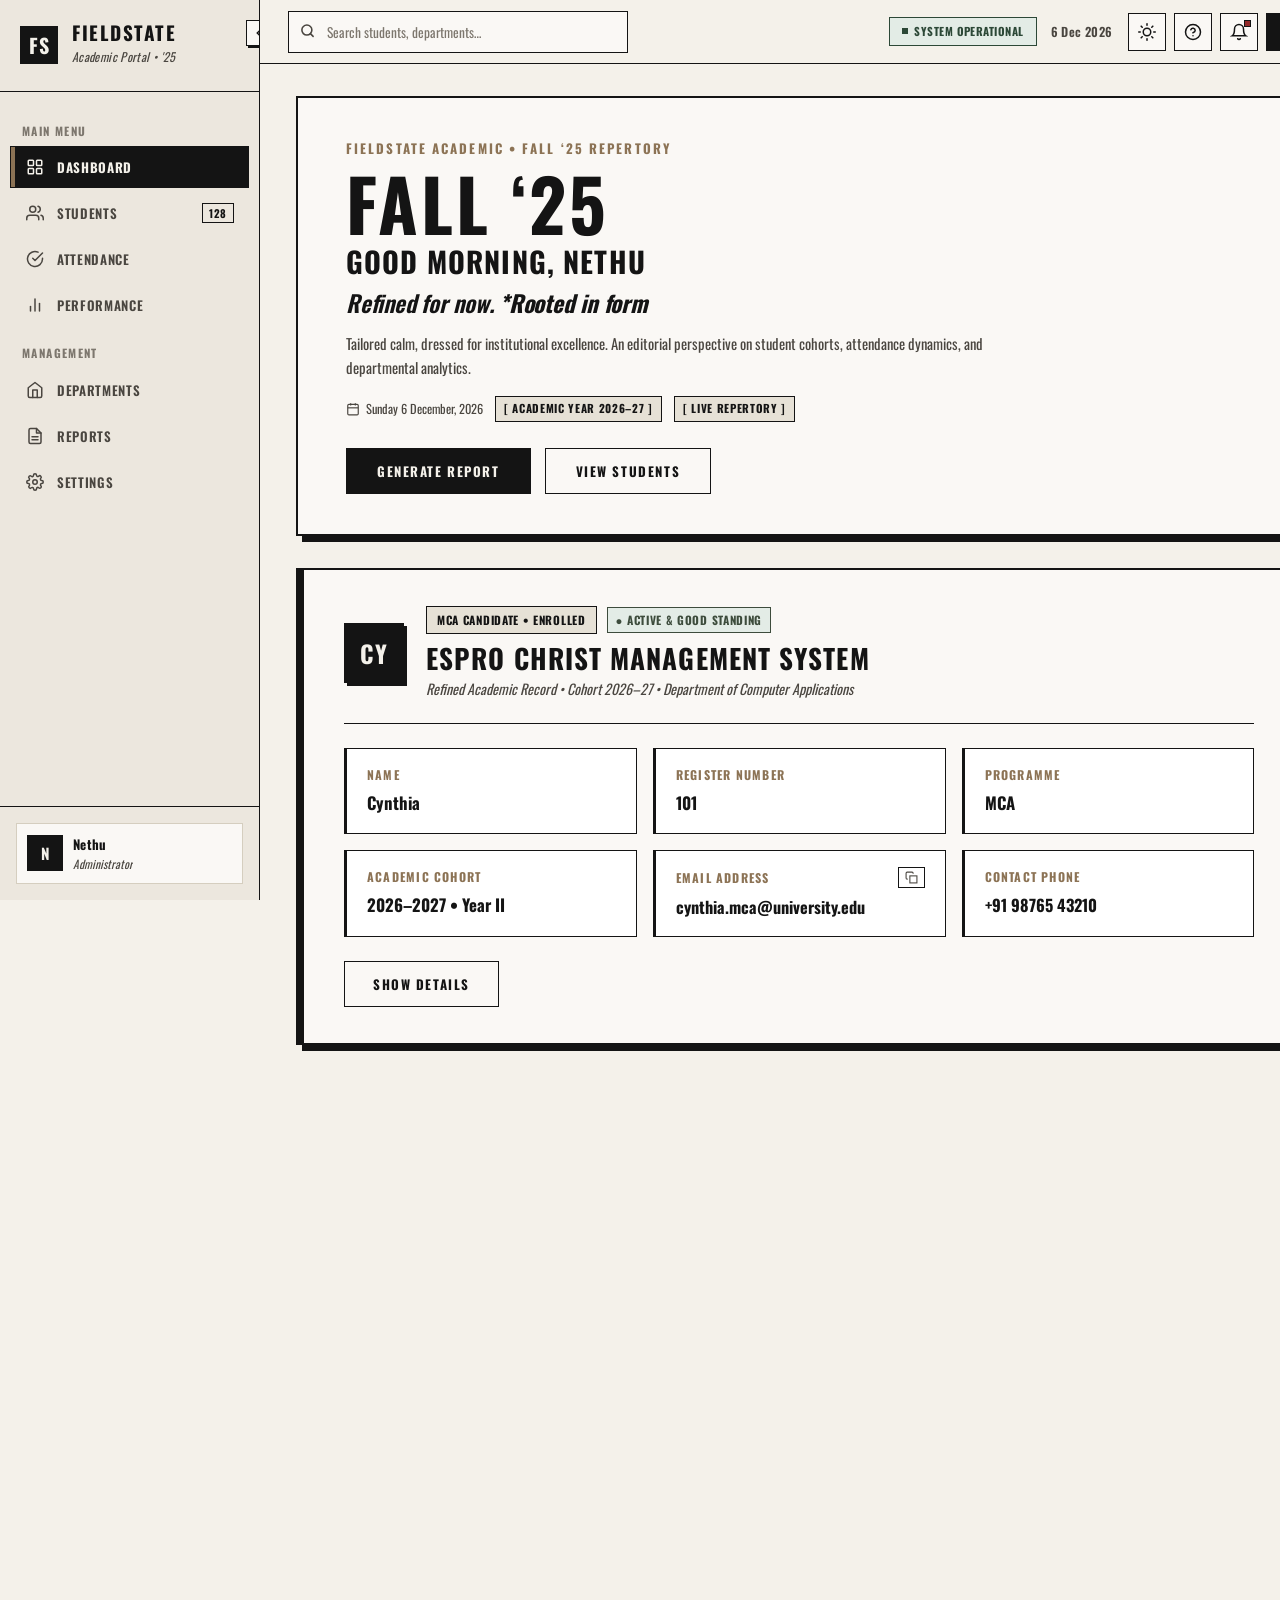
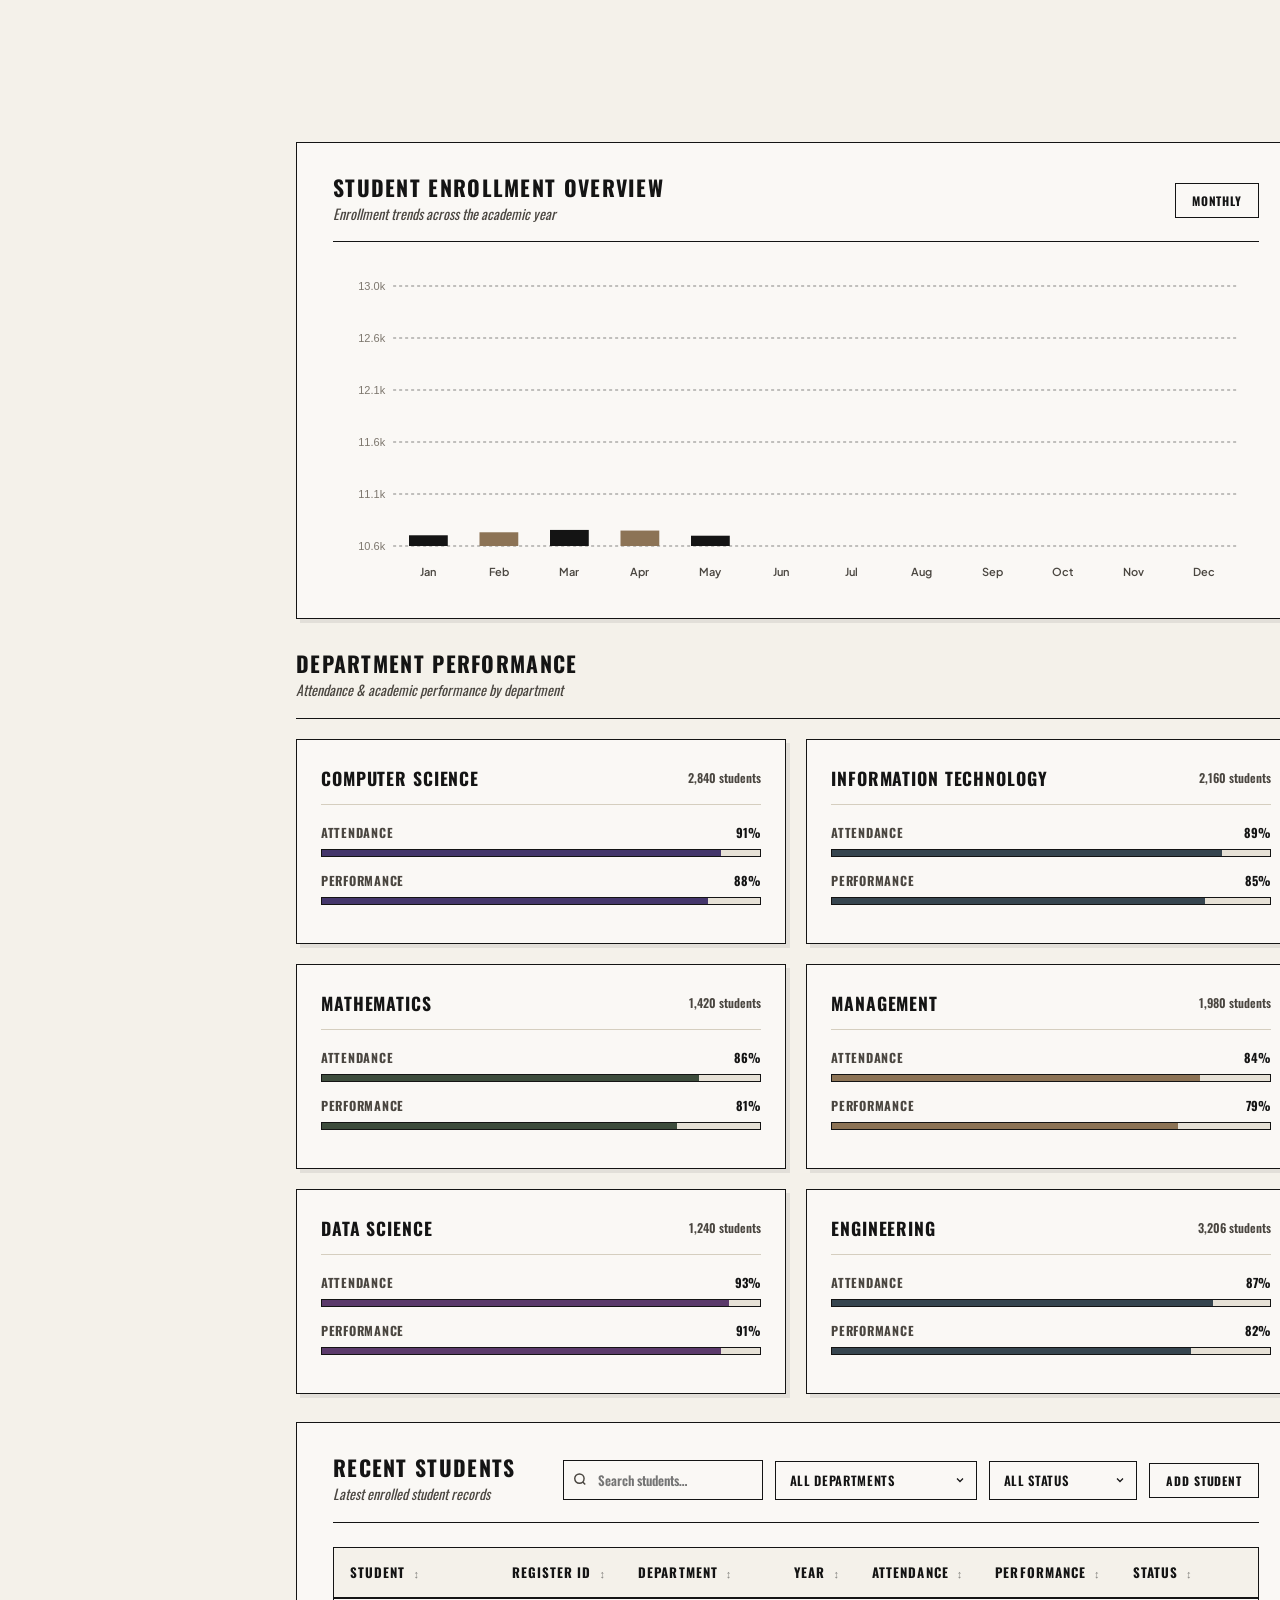
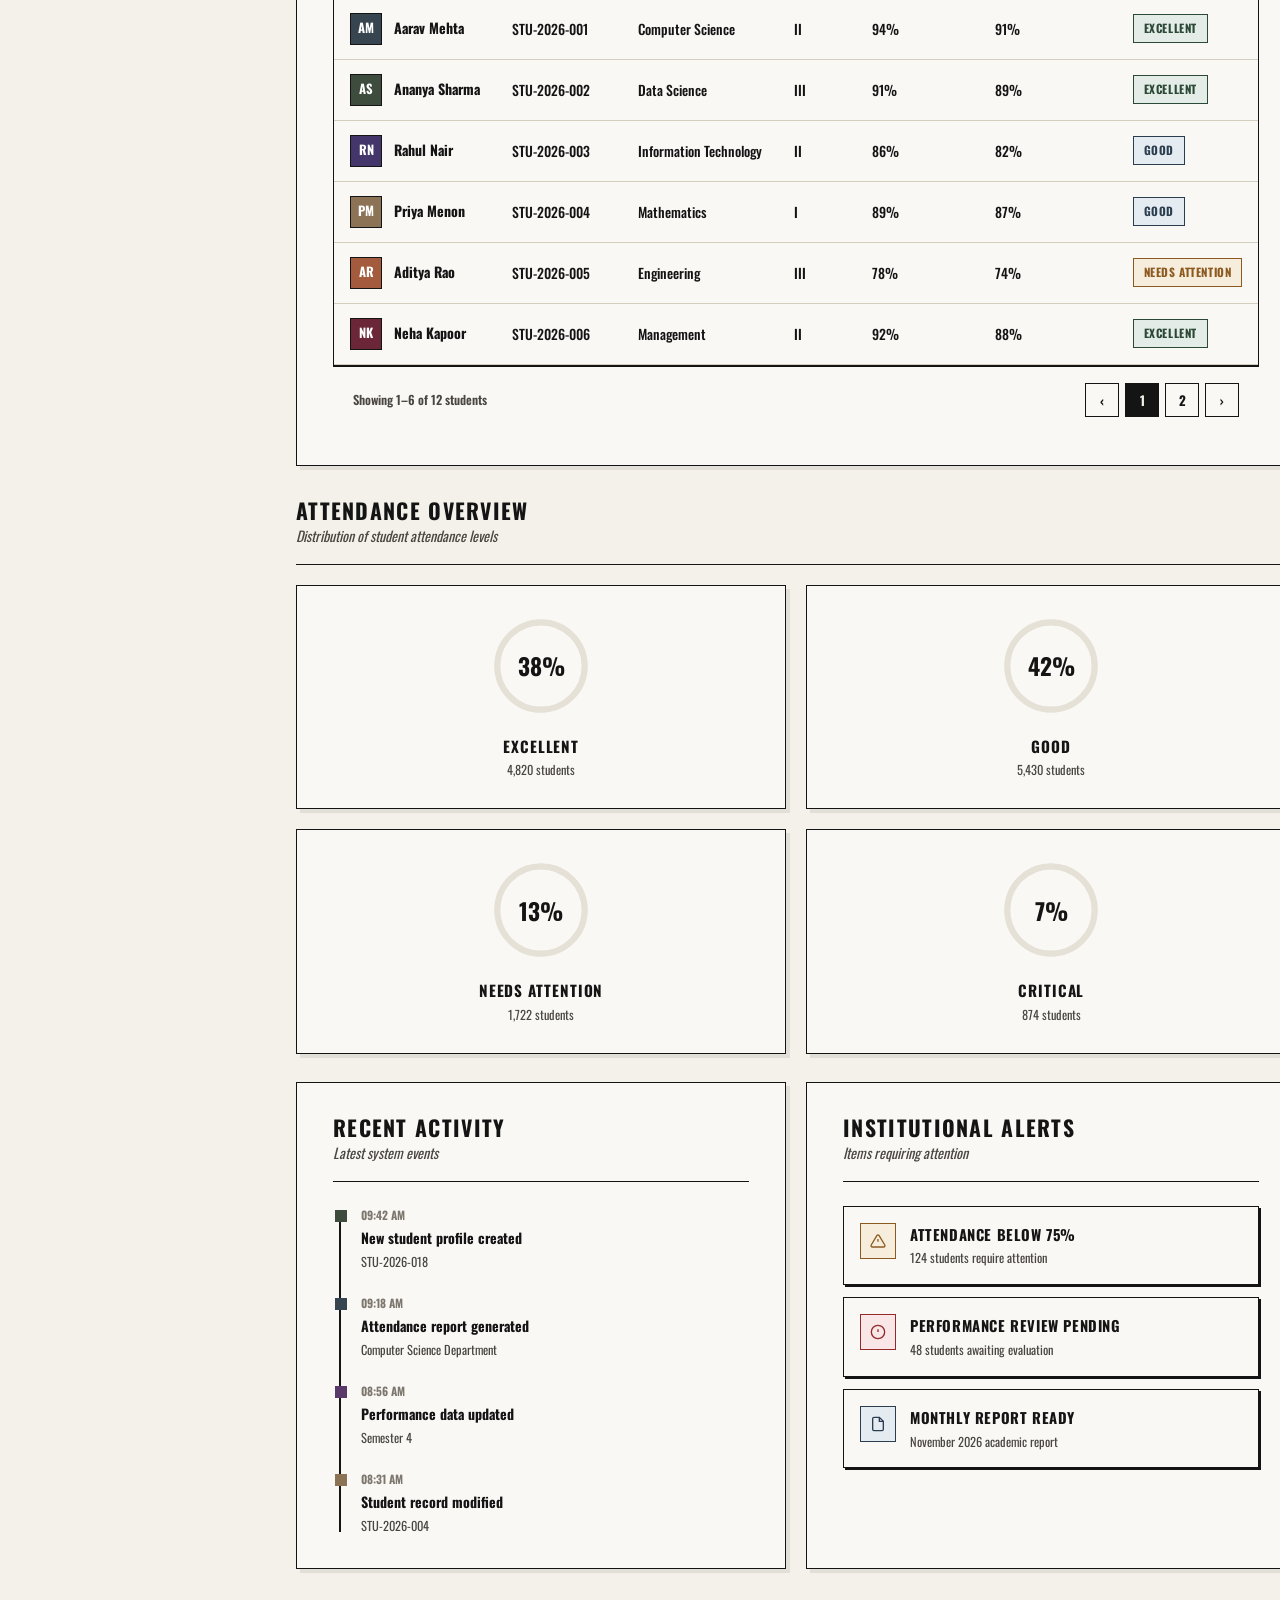
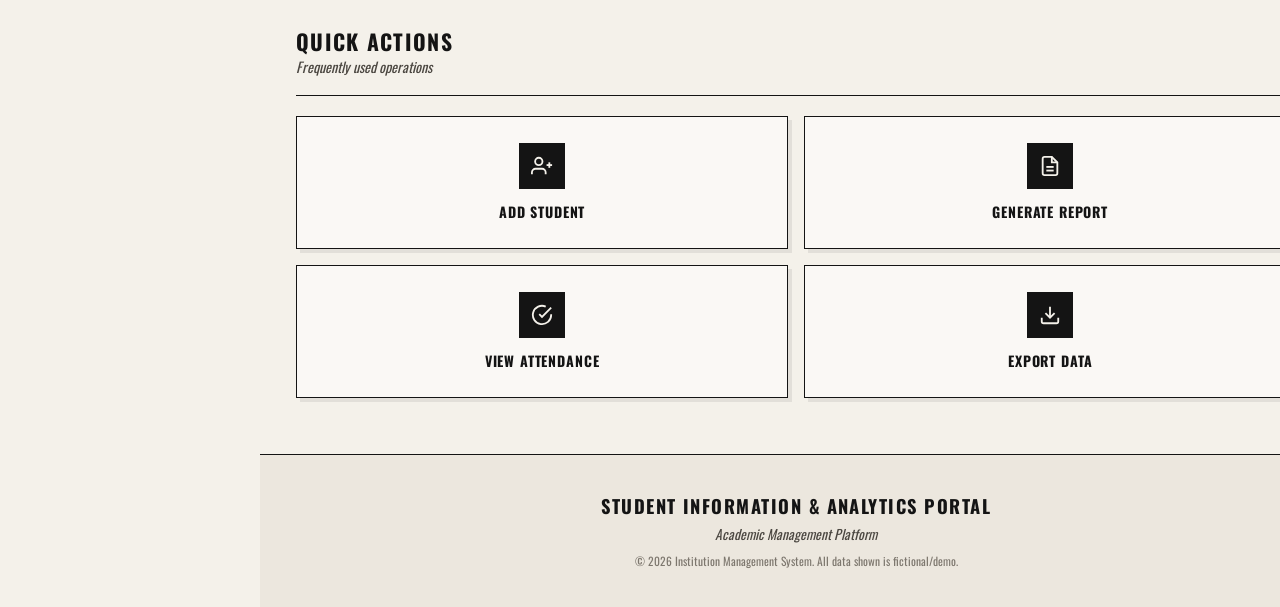
==== commit f639512d: "Add files via upload" ====
--- a/student-information-git-main/index.html
+++ b/student-information-git-main/index.html
@@ -1,732 +1,732 @@
-<!DOCTYPE html>
-<html lang="en" data-theme="light">
-<head>
-  <meta charset="UTF-8" />
-  <meta name="viewport" content="width=device-width, initial-scale=1.0" />
-  <title>Student Information & Analytics Portal</title>
-  <meta name="description" content="Enterprise-grade Student Information & Analytics Dashboard for academic institution management." />
-  <link rel="preconnect" href="https://fonts.googleapis.com" />
-  <link rel="preconnect" href="https://fonts.gstatic.com" crossorigin />
-  <link href="https://fonts.googleapis.com/css2?family=Bebas+Neue&family=Oswald:wght@400;500;600;700&family=Playfair+Display:ital,wght@0,400;0,600;0,700;1,400;1,600;1,700&family=Plus+Jakarta+Sans:wght@400;500;600;700;800&display=swap" rel="stylesheet" />
-  <link rel="stylesheet" href="style.css" />
-</head>
-<body>
-
-  <!-- ======== Loading Screen ======== -->
-  <div class="loading-screen" id="loadingScreen">
-    <div class="loading-spinner"></div>
-    <p>Loading Dashboard&hellip;</p>
-  </div>
-
-  <!-- ======== Toast Container ======== -->
-  <div class="toast-container" id="toastContainer"></div>
-
-  <!-- ======== Mobile Sidebar Overlay ======== -->
-  <div class="sidebar-overlay" id="sidebarOverlay"></div>
-
-  <!-- ======== App Shell ======== -->
-  <div class="app" id="app">
-
-    <!-- ======== Sidebar ======== -->
-    <aside class="sidebar" id="sidebar" aria-label="Main navigation">
-
-      <!-- Toggle -->
-      <button class="sidebar-toggle" id="sidebarToggle" aria-label="Toggle sidebar">
-        <svg width="14" height="14" viewBox="0 0 24 24" fill="none" stroke="currentColor" stroke-width="2.5" stroke-linecap="round"><path d="M15 18l-6-6 6-6"/></svg>
-      </button>
-
-      <!-- Header / Logo -->
-      <div class="sidebar-header">
-        <div class="sidebar-logo" aria-hidden="true">FS</div>
-        <div class="sidebar-brand">
-          <h2>FIELDSTATE</h2>
-          <span>Academic Portal &bull; '25</span>
-        </div>
-      </div>
-
-      <!-- Navigation -->
-      <nav class="sidebar-nav" aria-label="Primary">
-        <div class="nav-section-title">Main Menu</div>
-
-        <button class="nav-item active" data-section="dashboard" aria-current="page">
-          <span class="nav-icon">
-            <svg width="18" height="18" viewBox="0 0 24 24" fill="none" stroke="currentColor" stroke-width="2" stroke-linecap="round" stroke-linejoin="round"><rect x="3" y="3" width="7" height="7" rx="1"/><rect x="14" y="3" width="7" height="7" rx="1"/><rect x="3" y="14" width="7" height="7" rx="1"/><rect x="14" y="14" width="7" height="7" rx="1"/></svg>
-          </span>
-          <span class="nav-label">Dashboard</span>
-        </button>
-
-        <button class="nav-item" data-section="students">
-          <span class="nav-icon">
-            <svg width="18" height="18" viewBox="0 0 24 24" fill="none" stroke="currentColor" stroke-width="2" stroke-linecap="round" stroke-linejoin="round"><path d="M17 21v-2a4 4 0 00-4-4H5a4 4 0 00-4 4v2"/><circle cx="9" cy="7" r="4"/><path d="M23 21v-2a4 4 0 00-3-3.87"/><path d="M16 3.13a4 4 0 010 7.75"/></svg>
-          </span>
-          <span class="nav-label">Students</span>
-          <span class="nav-badge">128</span>
-        </button>
-
-        <button class="nav-item" data-section="attendance">
-          <span class="nav-icon">
-            <svg width="18" height="18" viewBox="0 0 24 24" fill="none" stroke="currentColor" stroke-width="2" stroke-linecap="round" stroke-linejoin="round"><path d="M22 11.08V12a10 10 0 11-5.93-9.14"/><polyline points="22 4 12 14.01 9 11.01"/></svg>
-          </span>
-          <span class="nav-label">Attendance</span>
-        </button>
-
-        <button class="nav-item" data-section="performance">
-          <span class="nav-icon">
-            <svg width="18" height="18" viewBox="0 0 24 24" fill="none" stroke="currentColor" stroke-width="2" stroke-linecap="round" stroke-linejoin="round"><line x1="18" y1="20" x2="18" y2="10"/><line x1="12" y1="20" x2="12" y2="4"/><line x1="6" y1="20" x2="6" y2="14"/></svg>
-          </span>
-          <span class="nav-label">Performance</span>
-        </button>
-
-        <div class="nav-section-title">Management</div>
-
-        <button class="nav-item" data-section="departments">
-          <span class="nav-icon">
-            <svg width="18" height="18" viewBox="0 0 24 24" fill="none" stroke="currentColor" stroke-width="2" stroke-linecap="round" stroke-linejoin="round"><path d="M3 9l9-7 9 7v11a2 2 0 01-2 2H5a2 2 0 01-2-2z"/><polyline points="9 22 9 12 15 12 15 22"/></svg>
-          </span>
-          <span class="nav-label">Departments</span>
-        </button>
-
-        <button class="nav-item" data-section="reports">
-          <span class="nav-icon">
-            <svg width="18" height="18" viewBox="0 0 24 24" fill="none" stroke="currentColor" stroke-width="2" stroke-linecap="round" stroke-linejoin="round"><path d="M14 2H6a2 2 0 00-2 2v16a2 2 0 002 2h12a2 2 0 002-2V8z"/><polyline points="14 2 14 8 20 8"/><line x1="16" y1="13" x2="8" y2="13"/><line x1="16" y1="17" x2="8" y2="17"/></svg>
-          </span>
-          <span class="nav-label">Reports</span>
-        </button>
-
-        <button class="nav-item" data-section="settings">
-          <span class="nav-icon">
-            <svg width="18" height="18" viewBox="0 0 24 24" fill="none" stroke="currentColor" stroke-width="2" stroke-linecap="round" stroke-linejoin="round"><circle cx="12" cy="12" r="3"/><path d="M19.4 15a1.65 1.65 0 00.33 1.82l.06.06a2 2 0 010 2.83 2 2 0 01-2.83 0l-.06-.06a1.65 1.65 0 00-1.82-.33 1.65 1.65 0 00-1 1.51V21a2 2 0 01-4 0v-.09A1.65 1.65 0 009 19.4a1.65 1.65 0 00-1.82.33l-.06.06a2 2 0 01-2.83-2.83l.06-.06A1.65 1.65 0 004.68 15a1.65 1.65 0 00-1.51-1H3a2 2 0 010-4h.09A1.65 1.65 0 004.6 9a1.65 1.65 0 00-.33-1.82l-.06-.06a2 2 0 012.83-2.83l.06.06A1.65 1.65 0 009 4.68a1.65 1.65 0 001-1.51V3a2 2 0 014 0v.09a1.65 1.65 0 001 1.51 1.65 1.65 0 001.82-.33l.06-.06a2 2 0 012.83 2.83l-.06.06A1.65 1.65 0 0019.4 9a1.65 1.65 0 001.51 1H21a2 2 0 010 4h-.09a1.65 1.65 0 00-1.51 1z"/></svg>
-          </span>
-          <span class="nav-label">Settings</span>
-        </button>
-      </nav>
-
-      <!-- Footer / User -->
-      <div class="sidebar-footer">
-        <div class="sidebar-user">
-          <div class="sidebar-avatar" aria-hidden="true">N</div>
-          <div class="sidebar-user-info">
-            <div class="name">Nethu</div>
-            <div class="role">Administrator</div>
-          </div>
-        </div>
-      </div>
-    </aside>
-
-    <!-- ======== Main Content ======== -->
-    <div class="main-content">
-
-      <!-- ======== Top Navigation ======== -->
-      <header class="topnav" role="banner">
-        <div class="topnav-left">
-          <button class="mobile-menu-btn" id="mobileMenuBtn" aria-label="Open menu">
-            <svg width="22" height="22" viewBox="0 0 24 24" fill="none" stroke="currentColor" stroke-width="2" stroke-linecap="round"><line x1="3" y1="6" x2="21" y2="6"/><line x1="3" y1="12" x2="21" y2="12"/><line x1="3" y1="18" x2="21" y2="18"/></svg>
-          </button>
-          <div class="topnav-search">
-            <span class="search-icon">
-              <svg width="15" height="15" viewBox="0 0 24 24" fill="none" stroke="currentColor" stroke-width="2.5" stroke-linecap="round"><circle cx="11" cy="11" r="8"/><line x1="21" y1="21" x2="16.65" y2="16.65"/></svg>
-            </span>
-            <input type="text" id="globalSearch" placeholder="Search students, departments…" aria-label="Search" />
-          </div>
-        </div>
-
-        <div class="topnav-right">
-          <div class="topnav-status">
-            <span class="status-dot"></span>
-            System Operational
-          </div>
-
-          <span class="topnav-date" id="currentDate"></span>
-
-          <!-- Theme toggle -->
-          <button class="topnav-btn theme-toggle" id="themeToggle" aria-label="Toggle dark mode" title="Toggle theme">
-            <svg id="themeIconLight" width="18" height="18" viewBox="0 0 24 24" fill="none" stroke="currentColor" stroke-width="2" stroke-linecap="round"><circle cx="12" cy="12" r="5"/><line x1="12" y1="1" x2="12" y2="3"/><line x1="12" y1="21" x2="12" y2="23"/><line x1="4.22" y1="4.22" x2="5.64" y2="5.64"/><line x1="18.36" y1="18.36" x2="19.78" y2="19.78"/><line x1="1" y1="12" x2="3" y2="12"/><line x1="21" y1="12" x2="23" y2="12"/><line x1="4.22" y1="19.78" x2="5.64" y2="18.36"/><line x1="18.36" y1="5.64" x2="19.78" y2="4.22"/></svg>
-            <svg id="themeIconDark" width="18" height="18" viewBox="0 0 24 24" fill="none" stroke="currentColor" stroke-width="2" stroke-linecap="round" style="display:none"><path d="M21 12.79A9 9 0 1111.21 3 7 7 0 0021 12.79z"/></svg>
-          </button>
-
-          <!-- Help -->
-          <button class="topnav-btn" aria-label="Help" title="Help">
-            <svg width="18" height="18" viewBox="0 0 24 24" fill="none" stroke="currentColor" stroke-width="2" stroke-linecap="round"><circle cx="12" cy="12" r="10"/><path d="M9.09 9a3 3 0 015.83 1c0 2-3 3-3 3"/><line x1="12" y1="17" x2="12.01" y2="17"/></svg>
-          </button>
-
-          <!-- Notifications -->
-          <div class="dropdown" id="notifDropdown">
-            <button class="topnav-btn" id="notifBtn" aria-label="Notifications" title="Notifications">
-              <svg width="18" height="18" viewBox="0 0 24 24" fill="none" stroke="currentColor" stroke-width="2" stroke-linecap="round"><path d="M18 8A6 6 0 006 8c0 7-3 9-3 9h18s-3-2-3-9"/><path d="M13.73 21a2 2 0 01-3.46 0"/></svg>
-              <span class="badge-dot"></span>
-            </button>
-            <div class="dropdown-menu" id="notifMenu">
-              <div class="dropdown-header">Notifications</div>
-              <div class="notification-item">
-                <div class="notif-title">Attendance Alert</div>
-                <div class="notif-desc">124 students below 75% attendance threshold</div>
-                <div class="notif-time">2 minutes ago</div>
-              </div>
-              <div class="notification-item">
-                <div class="notif-title">Report Generated</div>
-                <div class="notif-desc">November 2026 monthly report is ready</div>
-                <div class="notif-time">15 minutes ago</div>
-              </div>
-              <div class="notification-item">
-                <div class="notif-title">New Enrollment</div>
-                <div class="notif-desc">32 new students enrolled this week</div>
-                <div class="notif-time">1 hour ago</div>
-              </div>
-            </div>
-          </div>
-
-          <!-- Profile -->
-          <div class="dropdown" id="profileDropdown">
-            <button class="topnav-avatar" id="profileBtn" aria-label="Profile menu">N</button>
-            <div class="dropdown-menu" id="profileMenu">
-              <div class="dropdown-header">Nethu</div>
-              <button class="dropdown-item">
-                <svg width="15" height="15" viewBox="0 0 24 24" fill="none" stroke="currentColor" stroke-width="2"><path d="M20 21v-2a4 4 0 00-4-4H8a4 4 0 00-4 4v2"/><circle cx="12" cy="7" r="4"/></svg>
-                My Profile
-              </button>
-              <button class="dropdown-item">
-                <svg width="15" height="15" viewBox="0 0 24 24" fill="none" stroke="currentColor" stroke-width="2"><circle cx="12" cy="12" r="3"/><path d="M19.4 15a1.65 1.65 0 00.33 1.82l.06.06a2 2 0 11-2.83 0l-.06-.06a1.65 1.65 0 00-1.82-.33 1.65 1.65 0 00-1 1.51V21a2 2 0 01-4 0v-.09A1.65 1.65 0 009 19.4"/></svg>
-                Settings
-              </button>
-              <div class="dropdown-divider"></div>
-              <button class="dropdown-item" style="color:var(--danger);">
-                <svg width="15" height="15" viewBox="0 0 24 24" fill="none" stroke="currentColor" stroke-width="2"><path d="M9 21H5a2 2 0 01-2-2V5a2 2 0 012-2h4"/><polyline points="16 17 21 12 16 7"/><line x1="21" y1="12" x2="9" y2="12"/></svg>
-                Sign Out
-              </button>
-            </div>
-          </div>
-        </div>
-      </header>
-
-      <!-- ======== Page Content ======== -->
-      <main class="page-content" role="main">
-
-        <!-- ---- Welcome Section (FIELDSTATE Campaign Banner) ---- -->
-        <section class="welcome-section reveal" aria-label="Welcome">
-          <div class="welcome-content">
-            <div class="editorial-eyebrow">FIELDSTATE ACADEMIC &bull; FALL &lsquo;25 REPERTORY</div>
-            <div class="welcome-top">
-              <div class="welcome-text">
-                <div class="hero-campaign-title">FALL &lsquo;25</div>
-                <h1 id="welcomeGreeting">Good Morning, Nethu</h1>
-                <p class="editorial-tagline">Refined for now. <em>*Rooted in form</em></p>
-                <p class="editorial-desc">Tailored calm, dressed for institutional excellence. An editorial perspective on student cohorts, attendance dynamics, and departmental analytics.</p>
-                <div class="welcome-meta">
-                  <span>
-                    <svg width="14" height="14" viewBox="0 0 24 24" fill="none" stroke="currentColor" stroke-width="2"><rect x="3" y="4" width="18" height="18" rx="2" ry="2"/><line x1="16" y1="2" x2="16" y2="6"/><line x1="8" y1="2" x2="8" y2="6"/><line x1="3" y1="10" x2="21" y2="10"/></svg>
-                    <span id="welcomeDate"></span>
-                  </span>
-                  <span class="meta-tag">[ ACADEMIC YEAR 2026&ndash;27 ]</span>
-                  <span class="meta-tag">[ LIVE REPERTORY ]</span>
-                </div>
-              </div>
-            </div>
-            <div class="welcome-actions">
-              <button class="btn btn-primary" id="btnGenerateReport">Generate Report</button>
-              <button class="btn btn-secondary" id="btnViewStudents">View Students</button>
-            </div>
-          </div>
-        </section>
-
-        <!-- ======== Student Information System (Core Profile) ======== -->
-        <section class="student-info-section reveal" aria-label="Student Profile Record" id="studentProfileCard">
-          <div class="student-card-container">
-            <div class="student-info-card">
-              <div class="student-card-top">
-                <div class="student-avatar" aria-hidden="true">
-                  <span>CY</span>
-                </div>
-                <div class="student-header-info">
-                  <div class="student-status-row">
-                    <span class="badge-role">MCA Candidate &bull; Enrolled</span>
-                    <span class="badge-status-dot">● Active &amp; Good Standing</span>
-                  </div>
-                  <h1>Individual Student Profile</h1>
-                  <p class="student-app-subheading">Refined Academic Record &bull; Cohort 2026&ndash;27 &bull; Department of Computer Applications</p>
-                </div>
-              </div>
-
-              <div class="student-details-grid">
-                <div class="detail-item">
-                  <span class="detail-label">Name</span>
-                  <span class="detail-value" id="studentName">Cynthia</span>
-                </div>
-                <div class="detail-item">
-                  <span class="detail-label">Register Number</span>
-                  <span class="detail-value" id="studentRegNo">101</span>
-                </div>
-                <div class="detail-item">
-                  <span class="detail-label">Programme</span>
-                  <span class="detail-value" id="studentProgramme">MCA</span>
-                </div>
-                <div class="detail-item">
-                  <span class="detail-label">Academic Cohort</span>
-                  <span class="detail-value" id="studentCohort">2026–2027 &bull; Year II</span>
-                </div>
-                <div class="detail-item detail-item-email">
-                  <div class="detail-item-header">
-                    <span class="detail-label">Email Address</span>
-                    <button class="btn-copy-email" id="btnCopyEmail" title="Copy email address" aria-label="Copy email">
-                      <svg width="13" height="13" viewBox="0 0 24 24" fill="none" stroke="currentColor" stroke-width="2"><rect x="9" y="9" width="13" height="13" rx="0" ry="0"/><path d="M5 15H4a2 2 0 01-2-2V4a2 2 0 012-2h9a2 2 0 012 2v1"/></svg>
-                    </button>
-                  </div>
-                  <a href="mailto:cynthia.mca@university.edu" class="detail-value detail-value-email" id="studentEmail">cynthia.mca@university.edu</a>
-                </div>
-                <div class="detail-item">
-                  <span class="detail-label">Contact Phone</span>
-                  <a href="tel:+919876543210" class="detail-value detail-value-phone" id="studentPhone">+91 98765 43210</a>
-                </div>
-              </div>
-
-              <!-- Collapsible Extended Details (For Student 3 JS Functionality) -->
-              <div class="student-extended-details" id="studentDetails" style="display: none;">
-                <div class="detail-item">
-                  <span class="detail-label">Academic Term</span>
-                  <span class="detail-value">Semester II &bull; Full-Time</span>
-                </div>
-                <div class="detail-item">
-                  <span class="detail-label">Cumulative GPA</span>
-                  <span class="detail-value">9.42 / 10.0 (Distinction)</span>
-                </div>
-                <div class="detail-item">
-                  <span class="detail-label">Faculty Mentor</span>
-                  <span class="detail-value">Dr. K. Ramanathan, Senior Fellow</span>
-                </div>
-              </div>
-
-              <div class="student-card-footer">
-                <button class="btn" id="btnShowDetails">Show Details</button>
-              </div>
-            </div>
-          </div>
-        </section>
-
-        <!-- ---- KPI Cards ---- -->
-        <section class="kpi-section reveal" aria-label="Key metrics">
-          <div class="grid-cols-3" id="kpiGrid">
-            <!-- KPI 1 -->
-            <div class="kpi-card">
-              <div class="kpi-card-header">
-                <div class="kpi-icon blue">
-                  <svg width="20" height="20" viewBox="0 0 24 24" fill="none" stroke="currentColor" stroke-width="2"><path d="M17 21v-2a4 4 0 00-4-4H5a4 4 0 00-4 4v2"/><circle cx="9" cy="7" r="4"/><path d="M23 21v-2a4 4 0 00-3-3.87"/><path d="M16 3.13a4 4 0 010 7.75"/></svg>
-                </div>
-                <span class="kpi-change positive">&uarr; 8.2%</span>
-              </div>
-              <div class="kpi-value" data-target="12846">0</div>
-              <div class="kpi-label">Total Students</div>
-              <div class="kpi-sublabel">vs last academic year</div>
-            </div>
-            <!-- KPI 2 -->
-            <div class="kpi-card">
-              <div class="kpi-card-header">
-                <div class="kpi-icon green">
-                  <svg width="20" height="20" viewBox="0 0 24 24" fill="none" stroke="currentColor" stroke-width="2"><path d="M22 11.08V12a10 10 0 11-5.93-9.14"/><polyline points="22 4 12 14.01 9 11.01"/></svg>
-                </div>
-                <span class="kpi-change positive">&uarr; 5.4%</span>
-              </div>
-              <div class="kpi-value" data-target="11972">0</div>
-              <div class="kpi-label">Active Students</div>
-              <div class="kpi-sublabel">currently enrolled</div>
-            </div>
-            <!-- KPI 3 -->
-            <div class="kpi-card">
-              <div class="kpi-card-header">
-                <div class="kpi-icon purple">
-                  <svg width="20" height="20" viewBox="0 0 24 24" fill="none" stroke="currentColor" stroke-width="2"><rect x="3" y="4" width="18" height="18" rx="2" ry="2"/><line x1="16" y1="2" x2="16" y2="6"/><line x1="8" y1="2" x2="8" y2="6"/><line x1="3" y1="10" x2="21" y2="10"/></svg>
-                </div>
-                <span class="kpi-change positive">&uarr; 2.1%</span>
-              </div>
-              <div class="kpi-value" data-target="87.6" data-suffix="%" data-decimal="true">0</div>
-              <div class="kpi-label">Average Attendance</div>
-              <div class="kpi-sublabel">across all departments</div>
-            </div>
-            <!-- KPI 4 -->
-            <div class="kpi-card">
-              <div class="kpi-card-header">
-                <div class="kpi-icon amber">
-                  <svg width="20" height="20" viewBox="0 0 24 24" fill="none" stroke="currentColor" stroke-width="2"><line x1="18" y1="20" x2="18" y2="10"/><line x1="12" y1="20" x2="12" y2="4"/><line x1="6" y1="20" x2="6" y2="14"/></svg>
-                </div>
-                <span class="kpi-change positive">&uarr; 4.8%</span>
-              </div>
-              <div class="kpi-value" data-target="82.4" data-suffix="%" data-decimal="true">0</div>
-              <div class="kpi-label">Average Performance</div>
-              <div class="kpi-sublabel">grade point average</div>
-            </div>
-            <!-- KPI 5 -->
-            <div class="kpi-card">
-              <div class="kpi-card-header">
-                <div class="kpi-icon indigo">
-                  <svg width="20" height="20" viewBox="0 0 24 24" fill="none" stroke="currentColor" stroke-width="2"><path d="M3 9l9-7 9 7v11a2 2 0 01-2 2H5a2 2 0 01-2-2z"/><polyline points="9 22 9 12 15 12 15 22"/></svg>
-                </div>
-                <span class="kpi-change positive">&uarr; 2</span>
-              </div>
-              <div class="kpi-value" data-target="18">0</div>
-              <div class="kpi-label">Departments</div>
-              <div class="kpi-sublabel">active academic units</div>
-            </div>
-            <!-- KPI 6 -->
-            <div class="kpi-card">
-              <div class="kpi-card-header">
-                <div class="kpi-icon rose">
-                  <svg width="20" height="20" viewBox="0 0 24 24" fill="none" stroke="currentColor" stroke-width="2"><path d="M20 21v-2a4 4 0 00-4-4H8a4 4 0 00-4 4v2"/><circle cx="12" cy="7" r="4"/></svg>
-                </div>
-                <span class="kpi-change positive">&uarr; 3.6%</span>
-              </div>
-              <div class="kpi-value" data-target="624">0</div>
-              <div class="kpi-label">Faculty Members</div>
-              <div class="kpi-sublabel">across all departments</div>
-            </div>
-          </div>
-        </section>
-
-        <!-- ---- Student Analytics Chart ---- -->
-        <section class="section-card reveal" aria-label="Enrollment chart">
-          <div class="section-header">
-            <div>
-              <div class="section-title">Student Enrollment Overview</div>
-              <div class="section-subtitle">Enrollment trends across the academic year</div>
-            </div>
-            <div class="section-actions">
-              <button class="btn btn-outline btn-sm" data-chart-period="monthly">Monthly</button>
-            </div>
-          </div>
-          <div class="chart-container" id="enrollmentChart">
-            <div class="chart-tooltip" id="chartTooltip"></div>
-            <!-- Chart rendered via JS -->
-          </div>
-        </section>
-
-        <!-- ---- Department Performance ---- -->
-        <section class="reveal" aria-label="Department performance">
-          <div class="section-header" style="margin-bottom:20px;">
-            <div>
-              <div class="section-title">Department Performance</div>
-              <div class="section-subtitle">Attendance &amp; academic performance by department</div>
-            </div>
-          </div>
-          <div class="grid-cols-3" id="deptGrid">
-            <!-- Rendered via JS -->
-          </div>
-        </section>
-
-        <!-- ---- Recent Students Table ---- -->
-        <section class="section-card reveal" aria-label="Student records" style="margin-top:28px;">
-          <div class="section-header">
-            <div>
-              <div class="section-title">Recent Students</div>
-              <div class="section-subtitle">Latest enrolled student records</div>
-            </div>
-            <div class="table-controls">
-              <div class="table-search">
-                <span class="search-icon">
-                  <svg width="14" height="14" viewBox="0 0 24 24" fill="none" stroke="currentColor" stroke-width="2.5"><circle cx="11" cy="11" r="8"/><line x1="21" y1="21" x2="16.65" y2="16.65"/></svg>
-                </span>
-                <input type="text" id="studentSearch" placeholder="Search students…" aria-label="Search students" />
-              </div>
-              <select class="table-filter" id="deptFilter" aria-label="Filter by department">
-                <option value="">All Departments</option>
-                <option value="Computer Science">Computer Science</option>
-                <option value="Data Science">Data Science</option>
-                <option value="Information Technology">Information Technology</option>
-                <option value="Mathematics">Mathematics</option>
-                <option value="Engineering">Engineering</option>
-                <option value="Management">Management</option>
-              </select>
-              <select class="table-filter" id="statusFilter" aria-label="Filter by status">
-                <option value="">All Status</option>
-                <option value="Excellent">Excellent</option>
-                <option value="Good">Good</option>
-                <option value="Needs Attention">Needs Attention</option>
-              </select>
-              <button class="btn btn-outline btn-sm" id="addStudentBtn">Add Student</button>
-            </div>
-          </div>
-          <div class="data-table-wrapper">
-            <table class="data-table" id="studentTable">
-              <thead>
-                <tr>
-                  <th data-sort="name">Student <span class="sort-icon">↕</span></th>
-                  <th data-sort="id">Register ID <span class="sort-icon">↕</span></th>
-                  <th data-sort="department">Department <span class="sort-icon">↕</span></th>
-                  <th data-sort="year">Year <span class="sort-icon">↕</span></th>
-                  <th data-sort="attendance">Attendance <span class="sort-icon">↕</span></th>
-                  <th data-sort="performance">Performance <span class="sort-icon">↕</span></th>
-                  <th data-sort="status">Status <span class="sort-icon">↕</span></th>
-                </tr>
-              </thead>
-              <tbody id="studentTableBody">
-                <!-- Rendered via JS -->
-              </tbody>
-            </table>
-          </div>
-          <div class="table-footer">
-            <div class="table-info" id="tableInfo">Showing 1-6 of 6 students</div>
-            <div class="table-pagination" id="tablePagination">
-              <!-- Rendered via JS -->
-            </div>
-          </div>
-        </section>
-
-        <!-- ---- Attendance Overview ---- -->
-        <section class="reveal" aria-label="Attendance overview" style="margin-top:28px;">
-          <div class="section-header" style="margin-bottom:20px;">
-            <div>
-              <div class="section-title">Attendance Overview</div>
-              <div class="section-subtitle">Distribution of student attendance levels</div>
-            </div>
-          </div>
-          <div class="attendance-grid" id="attendanceGrid">
-            <!-- Rendered via JS -->
-          </div>
-        </section>
-
-        <!-- ---- Two Column: Activity + Alerts ---- -->
-        <div class="grid-cols-2 reveal" style="margin-top:28px;">
-
-          <!-- Recent Activity -->
-          <div class="section-card">
-            <div class="section-header">
-              <div>
-                <div class="section-title">Recent Activity</div>
-                <div class="section-subtitle">Latest system events</div>
-              </div>
-            </div>
-            <div class="timeline" id="activityTimeline">
-              <div class="timeline-item">
-                <div class="timeline-dot green"></div>
-                <div class="timeline-time">09:42 AM</div>
-                <div class="timeline-title">New student profile created</div>
-                <div class="timeline-desc">STU-2026-018</div>
-              </div>
-              <div class="timeline-item">
-                <div class="timeline-dot blue"></div>
-                <div class="timeline-time">09:18 AM</div>
-                <div class="timeline-title">Attendance report generated</div>
-                <div class="timeline-desc">Computer Science Department</div>
-              </div>
-              <div class="timeline-item">
-                <div class="timeline-dot purple"></div>
-                <div class="timeline-time">08:56 AM</div>
-                <div class="timeline-title">Performance data updated</div>
-                <div class="timeline-desc">Semester 4</div>
-              </div>
-              <div class="timeline-item">
-                <div class="timeline-dot amber"></div>
-                <div class="timeline-time">08:31 AM</div>
-                <div class="timeline-title">Student record modified</div>
-                <div class="timeline-desc">STU-2026-004</div>
-              </div>
-            </div>
-          </div>
-
-          <!-- Institutional Alerts -->
-          <div class="section-card">
-            <div class="section-header">
-              <div>
-                <div class="section-title">Institutional Alerts</div>
-                <div class="section-subtitle">Items requiring attention</div>
-              </div>
-            </div>
-            <div id="alertsList">
-              <div class="alert-item">
-                <div class="alert-icon warning">
-                  <svg width="16" height="16" viewBox="0 0 24 24" fill="none" stroke="currentColor" stroke-width="2"><path d="M10.29 3.86L1.82 18a2 2 0 001.71 3h16.94a2 2 0 001.71-3L13.71 3.86a2 2 0 00-3.42 0z"/><line x1="12" y1="9" x2="12" y2="13"/><line x1="12" y1="17" x2="12.01" y2="17"/></svg>
-                </div>
-                <div class="alert-content">
-                  <div class="alert-title">Attendance below 75%</div>
-                  <div class="alert-desc">124 students require attention</div>
-                </div>
-              </div>
-              <div class="alert-item">
-                <div class="alert-icon danger">
-                  <svg width="16" height="16" viewBox="0 0 24 24" fill="none" stroke="currentColor" stroke-width="2"><circle cx="12" cy="12" r="10"/><line x1="12" y1="8" x2="12" y2="12"/><line x1="12" y1="16" x2="12.01" y2="16"/></svg>
-                </div>
-                <div class="alert-content">
-                  <div class="alert-title">Performance review pending</div>
-                  <div class="alert-desc">48 students awaiting evaluation</div>
-                </div>
-              </div>
-              <div class="alert-item">
-                <div class="alert-icon info">
-                  <svg width="16" height="16" viewBox="0 0 24 24" fill="none" stroke="currentColor" stroke-width="2"><path d="M14 2H6a2 2 0 00-2 2v16a2 2 0 002 2h12a2 2 0 002-2V8z"/><polyline points="14 2 14 8 20 8"/></svg>
-                </div>
-                <div class="alert-content">
-                  <div class="alert-title">Monthly report ready</div>
-                  <div class="alert-desc">November 2026 academic report</div>
-                </div>
-              </div>
-            </div>
-          </div>
-        </div>
-
-        <!-- ---- Quick Actions ---- -->
-        <section class="reveal" aria-label="Quick actions" style="margin-top:28px;">
-          <div class="section-header" style="margin-bottom:20px;">
-            <div>
-              <div class="section-title">Quick Actions</div>
-              <div class="section-subtitle">Frequently used operations</div>
-            </div>
-          </div>
-          <div class="quick-actions-grid">
-            <button class="quick-action-btn" id="qaAddStudent">
-              <div class="quick-action-icon">
-                <svg width="22" height="22" viewBox="0 0 24 24" fill="none" stroke="currentColor" stroke-width="2"><path d="M16 21v-2a4 4 0 00-4-4H5a4 4 0 00-4 4v2"/><circle cx="8.5" cy="7" r="4"/><line x1="20" y1="8" x2="20" y2="14"/><line x1="23" y1="11" x2="17" y2="11"/></svg>
-              </div>
-              <span class="quick-action-label">Add Student</span>
-            </button>
-            <button class="quick-action-btn" id="qaGenerateReport">
-              <div class="quick-action-icon">
-                <svg width="22" height="22" viewBox="0 0 24 24" fill="none" stroke="currentColor" stroke-width="2"><path d="M14 2H6a2 2 0 00-2 2v16a2 2 0 002 2h12a2 2 0 002-2V8z"/><polyline points="14 2 14 8 20 8"/><line x1="16" y1="13" x2="8" y2="13"/><line x1="16" y1="17" x2="8" y2="17"/></svg>
-              </div>
-              <span class="quick-action-label">Generate Report</span>
-            </button>
-            <button class="quick-action-btn" id="qaViewAttendance">
-              <div class="quick-action-icon">
-                <svg width="22" height="22" viewBox="0 0 24 24" fill="none" stroke="currentColor" stroke-width="2"><path d="M22 11.08V12a10 10 0 11-5.93-9.14"/><polyline points="22 4 12 14.01 9 11.01"/></svg>
-              </div>
-              <span class="quick-action-label">View Attendance</span>
-            </button>
-            <button class="quick-action-btn" id="qaExportData">
-              <div class="quick-action-icon">
-                <svg width="22" height="22" viewBox="0 0 24 24" fill="none" stroke="currentColor" stroke-width="2"><path d="M21 15v4a2 2 0 01-2 2H5a2 2 0 01-2-2v-4"/><polyline points="7 10 12 15 17 10"/><line x1="12" y1="15" x2="12" y2="3"/></svg>
-              </div>
-              <span class="quick-action-label">Export Data</span>
-            </button>
-          </div>
-        </section>
-
-      </main>
-
-      <!-- ======== Footer ======== -->
-      <footer class="app-footer" role="contentinfo">
-        <div class="footer-brand">Student Information &amp; Analytics Portal</div>
-        <div class="footer-tagline">Academic Management Platform</div>
-        <div class="footer-copy">&copy; 2026 Institution Management System. All data shown is fictional/demo.</div>
-      </footer>
-
-    </div><!-- /.main-content -->
-  </div><!-- /.app -->
-
-  <!-- ======== Add Student Modal ======== -->
-  <div class="modal-overlay" id="addStudentModal" role="dialog" aria-modal="true" aria-label="Add student">
-    <div class="modal">
-      <div class="modal-header">
-        <h2 class="modal-title">Add New Student</h2>
-        <button class="modal-close" id="closeAddStudent" aria-label="Close">
-          <svg width="16" height="16" viewBox="0 0 24 24" fill="none" stroke="currentColor" stroke-width="2.5" stroke-linecap="round"><line x1="18" y1="6" x2="6" y2="18"/><line x1="6" y1="6" x2="18" y2="18"/></svg>
-        </button>
-      </div>
-      <div class="modal-body">
-        <form id="addStudentForm">
-          <div class="form-row">
-            <div class="form-group">
-              <label class="form-label" for="studentFirstName">First Name</label>
-              <input class="form-input" type="text" id="studentFirstName" placeholder="Enter first name" required />
-            </div>
-            <div class="form-group">
-              <label class="form-label" for="studentLastName">Last Name</label>
-              <input class="form-input" type="text" id="studentLastName" placeholder="Enter last name" required />
-            </div>
-          </div>
-          <div class="form-group">
-            <label class="form-label" for="studentRegId">Register ID</label>
-            <input class="form-input" type="text" id="studentRegId" placeholder="e.g. STU-2026-007" required />
-          </div>
-          <div class="form-row">
-            <div class="form-group">
-              <label class="form-label" for="studentDept">Department</label>
-              <select class="form-select" id="studentDept" required>
-                <option value="">Select department</option>
-                <option>Computer Science</option>
-                <option>Data Science</option>
-                <option>Information Technology</option>
-                <option>Mathematics</option>
-                <option>Engineering</option>
-                <option>Management</option>
-              </select>
-            </div>
-            <div class="form-group">
-              <label class="form-label" for="studentYear">Year</label>
-              <select class="form-select" id="studentYear" required>
-                <option value="">Select year</option>
-                <option>I</option>
-                <option>II</option>
-                <option>III</option>
-                <option>IV</option>
-              </select>
-            </div>
-          </div>
-        </form>
-      </div>
-      <div class="modal-footer">
-        <button class="btn-modal-cancel" id="cancelAddStudent">Cancel</button>
-        <button class="btn-modal-primary" id="submitAddStudent">Add Student</button>
-      </div>
-    </div>
-  </div>
-
-  <!-- ======== Generate Report Modal ======== -->
-  <div class="modal-overlay" id="reportModal" role="dialog" aria-modal="true" aria-label="Generate report">
-    <div class="modal">
-      <div class="modal-header">
-        <h2 class="modal-title">Generate Report</h2>
-        <button class="modal-close" id="closeReport" aria-label="Close">
-          <svg width="16" height="16" viewBox="0 0 24 24" fill="none" stroke="currentColor" stroke-width="2.5" stroke-linecap="round"><line x1="18" y1="6" x2="6" y2="18"/><line x1="6" y1="6" x2="18" y2="18"/></svg>
-        </button>
-      </div>
-      <div class="modal-body">
-        <form id="reportForm">
-          <div class="form-group">
-            <label class="form-label" for="reportType">Report Type</label>
-            <select class="form-select" id="reportType" required>
-              <option value="">Select type</option>
-              <option>Attendance Report</option>
-              <option>Performance Report</option>
-              <option>Enrollment Report</option>
-              <option>Department Summary</option>
-              <option>Comprehensive Report</option>
-            </select>
-          </div>
-          <div class="form-row">
-            <div class="form-group">
-              <label class="form-label" for="reportFrom">From</label>
-              <input class="form-input" type="date" id="reportFrom" required />
-            </div>
-            <div class="form-group">
-              <label class="form-label" for="reportTo">To</label>
-              <input class="form-input" type="date" id="reportTo" required />
-            </div>
-          </div>
-          <div class="form-group">
-            <label class="form-label" for="reportDept">Department</label>
-            <select class="form-select" id="reportDept">
-              <option value="">All Departments</option>
-              <option>Computer Science</option>
-              <option>Data Science</option>
-              <option>Information Technology</option>
-              <option>Mathematics</option>
-              <option>Engineering</option>
-              <option>Management</option>
-            </select>
-          </div>
-          <div class="form-group">
-            <label class="form-label" for="reportFormat">Export Format</label>
-            <select class="form-select" id="reportFormat" required>
-              <option value="">Select format</option>
-              <option>PDF</option>
-              <option>Excel (XLSX)</option>
-              <option>CSV</option>
-            </select>
-          </div>
-        </form>
-      </div>
-      <div class="modal-footer">
-        <button class="btn-modal-cancel" id="cancelReport">Cancel</button>
-        <button class="btn-modal-primary" id="submitReport">Generate</button>
-      </div>
-    </div>
-  </div>
-
-  <script src="script.js"></script>
-</body>
-</html>
+<!DOCTYPE html>
+<html lang="en" data-theme="light">
+<head>
+  <meta charset="UTF-8" />
+  <meta name="viewport" content="width=device-width, initial-scale=1.0" />
+  <title>Student Information & Analytics Portal</title>
+  <meta name="description" content="Enterprise-grade Student Information & Analytics Dashboard for academic institution management." />
+  <link rel="preconnect" href="https://fonts.googleapis.com" />
+  <link rel="preconnect" href="https://fonts.gstatic.com" crossorigin />
+  <link href="https://fonts.googleapis.com/css2?family=Bebas+Neue&family=Oswald:wght@400;500;600;700&family=Playfair+Display:ital,wght@0,400;0,600;0,700;1,400;1,600;1,700&family=Plus+Jakarta+Sans:wght@400;500;600;700;800&display=swap" rel="stylesheet" />
+  <link rel="stylesheet" href="style.css" />
+</head>
+<body>
+
+  <!-- ======== Loading Screen ======== -->
+  <div class="loading-screen" id="loadingScreen">
+    <div class="loading-spinner"></div>
+    <p>Loading Dashboard&hellip;</p>
+  </div>
+
+  <!-- ======== Toast Container ======== -->
+  <div class="toast-container" id="toastContainer"></div>
+
+  <!-- ======== Mobile Sidebar Overlay ======== -->
+  <div class="sidebar-overlay" id="sidebarOverlay"></div>
+
+  <!-- ======== App Shell ======== -->
+  <div class="app" id="app">
+
+    <!-- ======== Sidebar ======== -->
+    <aside class="sidebar" id="sidebar" aria-label="Main navigation">
+
+      <!-- Toggle -->
+      <button class="sidebar-toggle" id="sidebarToggle" aria-label="Toggle sidebar">
+        <svg width="14" height="14" viewBox="0 0 24 24" fill="none" stroke="currentColor" stroke-width="2.5" stroke-linecap="round"><path d="M15 18l-6-6 6-6"/></svg>
+      </button>
+
+      <!-- Header / Logo -->
+      <div class="sidebar-header">
+        <div class="sidebar-logo" aria-hidden="true">FS</div>
+        <div class="sidebar-brand">
+          <h2>FIELDSTATE</h2>
+          <span>Academic Portal &bull; '25</span>
+        </div>
+      </div>
+
+      <!-- Navigation -->
+      <nav class="sidebar-nav" aria-label="Primary">
+        <div class="nav-section-title">Main Menu</div>
+
+        <button class="nav-item active" data-section="dashboard" aria-current="page">
+          <span class="nav-icon">
+            <svg width="18" height="18" viewBox="0 0 24 24" fill="none" stroke="currentColor" stroke-width="2" stroke-linecap="round" stroke-linejoin="round"><rect x="3" y="3" width="7" height="7" rx="1"/><rect x="14" y="3" width="7" height="7" rx="1"/><rect x="3" y="14" width="7" height="7" rx="1"/><rect x="14" y="14" width="7" height="7" rx="1"/></svg>
+          </span>
+          <span class="nav-label">Dashboard</span>
+        </button>
+
+        <button class="nav-item" data-section="students">
+          <span class="nav-icon">
+            <svg width="18" height="18" viewBox="0 0 24 24" fill="none" stroke="currentColor" stroke-width="2" stroke-linecap="round" stroke-linejoin="round"><path d="M17 21v-2a4 4 0 00-4-4H5a4 4 0 00-4 4v2"/><circle cx="9" cy="7" r="4"/><path d="M23 21v-2a4 4 0 00-3-3.87"/><path d="M16 3.13a4 4 0 010 7.75"/></svg>
+          </span>
+          <span class="nav-label">Students</span>
+          <span class="nav-badge">128</span>
+        </button>
+
+        <button class="nav-item" data-section="attendance">
+          <span class="nav-icon">
+            <svg width="18" height="18" viewBox="0 0 24 24" fill="none" stroke="currentColor" stroke-width="2" stroke-linecap="round" stroke-linejoin="round"><path d="M22 11.08V12a10 10 0 11-5.93-9.14"/><polyline points="22 4 12 14.01 9 11.01"/></svg>
+          </span>
+          <span class="nav-label">Attendance</span>
+        </button>
+
+        <button class="nav-item" data-section="performance">
+          <span class="nav-icon">
+            <svg width="18" height="18" viewBox="0 0 24 24" fill="none" stroke="currentColor" stroke-width="2" stroke-linecap="round" stroke-linejoin="round"><line x1="18" y1="20" x2="18" y2="10"/><line x1="12" y1="20" x2="12" y2="4"/><line x1="6" y1="20" x2="6" y2="14"/></svg>
+          </span>
+          <span class="nav-label">Performance</span>
+        </button>
+
+        <div class="nav-section-title">Management</div>
+
+        <button class="nav-item" data-section="departments">
+          <span class="nav-icon">
+            <svg width="18" height="18" viewBox="0 0 24 24" fill="none" stroke="currentColor" stroke-width="2" stroke-linecap="round" stroke-linejoin="round"><path d="M3 9l9-7 9 7v11a2 2 0 01-2 2H5a2 2 0 01-2-2z"/><polyline points="9 22 9 12 15 12 15 22"/></svg>
+          </span>
+          <span class="nav-label">Departments</span>
+        </button>
+
+        <button class="nav-item" data-section="reports">
+          <span class="nav-icon">
+            <svg width="18" height="18" viewBox="0 0 24 24" fill="none" stroke="currentColor" stroke-width="2" stroke-linecap="round" stroke-linejoin="round"><path d="M14 2H6a2 2 0 00-2 2v16a2 2 0 002 2h12a2 2 0 002-2V8z"/><polyline points="14 2 14 8 20 8"/><line x1="16" y1="13" x2="8" y2="13"/><line x1="16" y1="17" x2="8" y2="17"/></svg>
+          </span>
+          <span class="nav-label">Reports</span>
+        </button>
+
+        <button class="nav-item" data-section="settings">
+          <span class="nav-icon">
+            <svg width="18" height="18" viewBox="0 0 24 24" fill="none" stroke="currentColor" stroke-width="2" stroke-linecap="round" stroke-linejoin="round"><circle cx="12" cy="12" r="3"/><path d="M19.4 15a1.65 1.65 0 00.33 1.82l.06.06a2 2 0 010 2.83 2 2 0 01-2.83 0l-.06-.06a1.65 1.65 0 00-1.82-.33 1.65 1.65 0 00-1 1.51V21a2 2 0 01-4 0v-.09A1.65 1.65 0 009 19.4a1.65 1.65 0 00-1.82.33l-.06.06a2 2 0 01-2.83-2.83l.06-.06A1.65 1.65 0 004.68 15a1.65 1.65 0 00-1.51-1H3a2 2 0 010-4h.09A1.65 1.65 0 004.6 9a1.65 1.65 0 00-.33-1.82l-.06-.06a2 2 0 012.83-2.83l.06.06A1.65 1.65 0 009 4.68a1.65 1.65 0 001-1.51V3a2 2 0 014 0v.09a1.65 1.65 0 001 1.51 1.65 1.65 0 001.82-.33l.06-.06a2 2 0 012.83 2.83l-.06.06A1.65 1.65 0 0019.4 9a1.65 1.65 0 001.51 1H21a2 2 0 010 4h-.09a1.65 1.65 0 00-1.51 1z"/></svg>
+          </span>
+          <span class="nav-label">Settings</span>
+        </button>
+      </nav>
+
+      <!-- Footer / User -->
+      <div class="sidebar-footer">
+        <div class="sidebar-user">
+          <div class="sidebar-avatar" aria-hidden="true">N</div>
+          <div class="sidebar-user-info">
+            <div class="name">Nethu</div>
+            <div class="role">Administrator</div>
+          </div>
+        </div>
+      </div>
+    </aside>
+
+    <!-- ======== Main Content ======== -->
+    <div class="main-content">
+
+      <!-- ======== Top Navigation ======== -->
+      <header class="topnav" role="banner">
+        <div class="topnav-left">
+          <button class="mobile-menu-btn" id="mobileMenuBtn" aria-label="Open menu">
+            <svg width="22" height="22" viewBox="0 0 24 24" fill="none" stroke="currentColor" stroke-width="2" stroke-linecap="round"><line x1="3" y1="6" x2="21" y2="6"/><line x1="3" y1="12" x2="21" y2="12"/><line x1="3" y1="18" x2="21" y2="18"/></svg>
+          </button>
+          <div class="topnav-search">
+            <span class="search-icon">
+              <svg width="15" height="15" viewBox="0 0 24 24" fill="none" stroke="currentColor" stroke-width="2.5" stroke-linecap="round"><circle cx="11" cy="11" r="8"/><line x1="21" y1="21" x2="16.65" y2="16.65"/></svg>
+            </span>
+            <input type="text" id="globalSearch" placeholder="Search students, departments…" aria-label="Search" />
+          </div>
+        </div>
+
+        <div class="topnav-right">
+          <div class="topnav-status">
+            <span class="status-dot"></span>
+            System Operational
+          </div>
+
+          <span class="topnav-date" id="currentDate"></span>
+
+          <!-- Theme toggle -->
+          <button class="topnav-btn theme-toggle" id="themeToggle" aria-label="Toggle dark mode" title="Toggle theme">
+            <svg id="themeIconLight" width="18" height="18" viewBox="0 0 24 24" fill="none" stroke="currentColor" stroke-width="2" stroke-linecap="round"><circle cx="12" cy="12" r="5"/><line x1="12" y1="1" x2="12" y2="3"/><line x1="12" y1="21" x2="12" y2="23"/><line x1="4.22" y1="4.22" x2="5.64" y2="5.64"/><line x1="18.36" y1="18.36" x2="19.78" y2="19.78"/><line x1="1" y1="12" x2="3" y2="12"/><line x1="21" y1="12" x2="23" y2="12"/><line x1="4.22" y1="19.78" x2="5.64" y2="18.36"/><line x1="18.36" y1="5.64" x2="19.78" y2="4.22"/></svg>
+            <svg id="themeIconDark" width="18" height="18" viewBox="0 0 24 24" fill="none" stroke="currentColor" stroke-width="2" stroke-linecap="round" style="display:none"><path d="M21 12.79A9 9 0 1111.21 3 7 7 0 0021 12.79z"/></svg>
+          </button>
+
+          <!-- Help -->
+          <button class="topnav-btn" aria-label="Help" title="Help">
+            <svg width="18" height="18" viewBox="0 0 24 24" fill="none" stroke="currentColor" stroke-width="2" stroke-linecap="round"><circle cx="12" cy="12" r="10"/><path d="M9.09 9a3 3 0 015.83 1c0 2-3 3-3 3"/><line x1="12" y1="17" x2="12.01" y2="17"/></svg>
+          </button>
+
+          <!-- Notifications -->
+          <div class="dropdown" id="notifDropdown">
+            <button class="topnav-btn" id="notifBtn" aria-label="Notifications" title="Notifications">
+              <svg width="18" height="18" viewBox="0 0 24 24" fill="none" stroke="currentColor" stroke-width="2" stroke-linecap="round"><path d="M18 8A6 6 0 006 8c0 7-3 9-3 9h18s-3-2-3-9"/><path d="M13.73 21a2 2 0 01-3.46 0"/></svg>
+              <span class="badge-dot"></span>
+            </button>
+            <div class="dropdown-menu" id="notifMenu">
+              <div class="dropdown-header">Notifications</div>
+              <div class="notification-item">
+                <div class="notif-title">Attendance Alert</div>
+                <div class="notif-desc">124 students below 75% attendance threshold</div>
+                <div class="notif-time">2 minutes ago</div>
+              </div>
+              <div class="notification-item">
+                <div class="notif-title">Report Generated</div>
+                <div class="notif-desc">November 2026 monthly report is ready</div>
+                <div class="notif-time">15 minutes ago</div>
+              </div>
+              <div class="notification-item">
+                <div class="notif-title">New Enrollment</div>
+                <div class="notif-desc">32 new students enrolled this week</div>
+                <div class="notif-time">1 hour ago</div>
+              </div>
+            </div>
+          </div>
+
+          <!-- Profile -->
+          <div class="dropdown" id="profileDropdown">
+            <button class="topnav-avatar" id="profileBtn" aria-label="Profile menu">N</button>
+            <div class="dropdown-menu" id="profileMenu">
+              <div class="dropdown-header">Nethu</div>
+              <button class="dropdown-item">
+                <svg width="15" height="15" viewBox="0 0 24 24" fill="none" stroke="currentColor" stroke-width="2"><path d="M20 21v-2a4 4 0 00-4-4H8a4 4 0 00-4 4v2"/><circle cx="12" cy="7" r="4"/></svg>
+                My Profile
+              </button>
+              <button class="dropdown-item">
+                <svg width="15" height="15" viewBox="0 0 24 24" fill="none" stroke="currentColor" stroke-width="2"><circle cx="12" cy="12" r="3"/><path d="M19.4 15a1.65 1.65 0 00.33 1.82l.06.06a2 2 0 11-2.83 0l-.06-.06a1.65 1.65 0 00-1.82-.33 1.65 1.65 0 00-1 1.51V21a2 2 0 01-4 0v-.09A1.65 1.65 0 009 19.4"/></svg>
+                Settings
+              </button>
+              <div class="dropdown-divider"></div>
+              <button class="dropdown-item" style="color:var(--danger);">
+                <svg width="15" height="15" viewBox="0 0 24 24" fill="none" stroke="currentColor" stroke-width="2"><path d="M9 21H5a2 2 0 01-2-2V5a2 2 0 012-2h4"/><polyline points="16 17 21 12 16 7"/><line x1="21" y1="12" x2="9" y2="12"/></svg>
+                Sign Out
+              </button>
+            </div>
+          </div>
+        </div>
+      </header>
+
+      <!-- ======== Page Content ======== -->
+      <main class="page-content" role="main">
+
+        <!-- ---- Welcome Section (FIELDSTATE Campaign Banner) ---- -->
+        <section class="welcome-section reveal" aria-label="Welcome">
+          <div class="welcome-content">
+            <div class="editorial-eyebrow">FIELDSTATE ACADEMIC &bull; FALL &lsquo;25 REPERTORY</div>
+            <div class="welcome-top">
+              <div class="welcome-text">
+                <div class="hero-campaign-title">FALL &lsquo;25</div>
+                <h1 id="welcomeGreeting">Good Morning, Nethu</h1>
+                <p class="editorial-tagline">Refined for now. <em>*Rooted in form</em></p>
+                <p class="editorial-desc">Tailored calm, dressed for institutional excellence. An editorial perspective on student cohorts, attendance dynamics, and departmental analytics.</p>
+                <div class="welcome-meta">
+                  <span>
+                    <svg width="14" height="14" viewBox="0 0 24 24" fill="none" stroke="currentColor" stroke-width="2"><rect x="3" y="4" width="18" height="18" rx="2" ry="2"/><line x1="16" y1="2" x2="16" y2="6"/><line x1="8" y1="2" x2="8" y2="6"/><line x1="3" y1="10" x2="21" y2="10"/></svg>
+                    <span id="welcomeDate"></span>
+                  </span>
+                  <span class="meta-tag">[ ACADEMIC YEAR 2026&ndash;27 ]</span>
+                  <span class="meta-tag">[ LIVE REPERTORY ]</span>
+                </div>
+              </div>
+            </div>
+            <div class="welcome-actions">
+              <button class="btn btn-primary" id="btnGenerateReport">Generate Report</button>
+              <button class="btn btn-secondary" id="btnViewStudents">View Students</button>
+            </div>
+          </div>
+        </section>
+
+        <!-- ======== Student Information System (Core Profile) ======== -->
+        <section class="student-info-section reveal" aria-label="Student Profile Record" id="studentProfileCard">
+          <div class="student-card-container">
+            <div class="student-info-card">
+              <div class="student-card-top">
+                <div class="student-avatar" aria-hidden="true">
+                  <span>CY</span>
+                </div>
+                <div class="student-header-info">
+                  <div class="student-status-row">
+                    <span class="badge-role">MCA Candidate &bull; Enrolled</span>
+                    <span class="badge-status-dot">● Active &amp; Good Standing</span>
+                  </div>
+                  <h1>Espro Christ Management System</h1>
+                  <p class="student-app-subheading">Refined Academic Record &bull; Cohort 2026&ndash;27 &bull; Department of Computer Applications</p>
+                </div>
+              </div>
+
+              <div class="student-details-grid">
+                <div class="detail-item">
+                  <span class="detail-label">Name</span>
+                  <span class="detail-value" id="studentName">Cynthia</span>
+                </div>
+                <div class="detail-item">
+                  <span class="detail-label">Register Number</span>
+                  <span class="detail-value" id="studentRegNo">101</span>
+                </div>
+                <div class="detail-item">
+                  <span class="detail-label">Programme</span>
+                  <span class="detail-value" id="studentProgramme">MCA</span>
+                </div>
+                <div class="detail-item">
+                  <span class="detail-label">Academic Cohort</span>
+                  <span class="detail-value" id="studentCohort">2026–2027 &bull; Year II</span>
+                </div>
+                <div class="detail-item detail-item-email">
+                  <div class="detail-item-header">
+                    <span class="detail-label">Email Address</span>
+                    <button class="btn-copy-email" id="btnCopyEmail" title="Copy email address" aria-label="Copy email">
+                      <svg width="13" height="13" viewBox="0 0 24 24" fill="none" stroke="currentColor" stroke-width="2"><rect x="9" y="9" width="13" height="13" rx="0" ry="0"/><path d="M5 15H4a2 2 0 01-2-2V4a2 2 0 012-2h9a2 2 0 012 2v1"/></svg>
+                    </button>
+                  </div>
+                  <a href="mailto:cynthia.mca@university.edu" class="detail-value detail-value-email" id="studentEmail">cynthia.mca@university.edu</a>
+                </div>
+                <div class="detail-item">
+                  <span class="detail-label">Contact Phone</span>
+                  <a href="tel:+919876543210" class="detail-value detail-value-phone" id="studentPhone">+91 98765 43210</a>
+                </div>
+              </div>
+
+              <!-- Collapsible Extended Details (For Student 3 JS Functionality) -->
+              <div class="student-extended-details" id="studentDetails" style="display: none;">
+                <div class="detail-item">
+                  <span class="detail-label">Academic Term</span>
+                  <span class="detail-value">Semester II &bull; Full-Time</span>
+                </div>
+                <div class="detail-item">
+                  <span class="detail-label">Cumulative GPA</span>
+                  <span class="detail-value">9.42 / 10.0 (Distinction)</span>
+                </div>
+                <div class="detail-item">
+                  <span class="detail-label">Faculty Mentor</span>
+                  <span class="detail-value">Dr. K. Ramanathan, Senior Fellow</span>
+                </div>
+              </div>
+
+              <div class="student-card-footer">
+                <button class="btn" id="btnShowDetails">Show Details</button>
+              </div>
+            </div>
+          </div>
+        </section>
+
+        <!-- ---- KPI Cards ---- -->
+        <section class="kpi-section reveal" aria-label="Key metrics">
+          <div class="grid-cols-3" id="kpiGrid">
+            <!-- KPI 1 -->
+            <div class="kpi-card">
+              <div class="kpi-card-header">
+                <div class="kpi-icon blue">
+                  <svg width="20" height="20" viewBox="0 0 24 24" fill="none" stroke="currentColor" stroke-width="2"><path d="M17 21v-2a4 4 0 00-4-4H5a4 4 0 00-4 4v2"/><circle cx="9" cy="7" r="4"/><path d="M23 21v-2a4 4 0 00-3-3.87"/><path d="M16 3.13a4 4 0 010 7.75"/></svg>
+                </div>
+                <span class="kpi-change positive">&uarr; 8.2%</span>
+              </div>
+              <div class="kpi-value" data-target="12846">0</div>
+              <div class="kpi-label">Total Students</div>
+              <div class="kpi-sublabel">vs last academic year</div>
+            </div>
+            <!-- KPI 2 -->
+            <div class="kpi-card">
+              <div class="kpi-card-header">
+                <div class="kpi-icon green">
+                  <svg width="20" height="20" viewBox="0 0 24 24" fill="none" stroke="currentColor" stroke-width="2"><path d="M22 11.08V12a10 10 0 11-5.93-9.14"/><polyline points="22 4 12 14.01 9 11.01"/></svg>
+                </div>
+                <span class="kpi-change positive">&uarr; 5.4%</span>
+              </div>
+              <div class="kpi-value" data-target="11972">0</div>
+              <div class="kpi-label">Active Students</div>
+              <div class="kpi-sublabel">currently enrolled</div>
+            </div>
+            <!-- KPI 3 -->
+            <div class="kpi-card">
+              <div class="kpi-card-header">
+                <div class="kpi-icon purple">
+                  <svg width="20" height="20" viewBox="0 0 24 24" fill="none" stroke="currentColor" stroke-width="2"><rect x="3" y="4" width="18" height="18" rx="2" ry="2"/><line x1="16" y1="2" x2="16" y2="6"/><line x1="8" y1="2" x2="8" y2="6"/><line x1="3" y1="10" x2="21" y2="10"/></svg>
+                </div>
+                <span class="kpi-change positive">&uarr; 2.1%</span>
+              </div>
+              <div class="kpi-value" data-target="87.6" data-suffix="%" data-decimal="true">0</div>
+              <div class="kpi-label">Average Attendance</div>
+              <div class="kpi-sublabel">across all departments</div>
+            </div>
+            <!-- KPI 4 -->
+            <div class="kpi-card">
+              <div class="kpi-card-header">
+                <div class="kpi-icon amber">
+                  <svg width="20" height="20" viewBox="0 0 24 24" fill="none" stroke="currentColor" stroke-width="2"><line x1="18" y1="20" x2="18" y2="10"/><line x1="12" y1="20" x2="12" y2="4"/><line x1="6" y1="20" x2="6" y2="14"/></svg>
+                </div>
+                <span class="kpi-change positive">&uarr; 4.8%</span>
+              </div>
+              <div class="kpi-value" data-target="82.4" data-suffix="%" data-decimal="true">0</div>
+              <div class="kpi-label">Average Performance</div>
+              <div class="kpi-sublabel">grade point average</div>
+            </div>
+            <!-- KPI 5 -->
+            <div class="kpi-card">
+              <div class="kpi-card-header">
+                <div class="kpi-icon indigo">
+                  <svg width="20" height="20" viewBox="0 0 24 24" fill="none" stroke="currentColor" stroke-width="2"><path d="M3 9l9-7 9 7v11a2 2 0 01-2 2H5a2 2 0 01-2-2z"/><polyline points="9 22 9 12 15 12 15 22"/></svg>
+                </div>
+                <span class="kpi-change positive">&uarr; 2</span>
+              </div>
+              <div class="kpi-value" data-target="18">0</div>
+              <div class="kpi-label">Departments</div>
+              <div class="kpi-sublabel">active academic units</div>
+            </div>
+            <!-- KPI 6 -->
+            <div class="kpi-card">
+              <div class="kpi-card-header">
+                <div class="kpi-icon rose">
+                  <svg width="20" height="20" viewBox="0 0 24 24" fill="none" stroke="currentColor" stroke-width="2"><path d="M20 21v-2a4 4 0 00-4-4H8a4 4 0 00-4 4v2"/><circle cx="12" cy="7" r="4"/></svg>
+                </div>
+                <span class="kpi-change positive">&uarr; 3.6%</span>
+              </div>
+              <div class="kpi-value" data-target="624">0</div>
+              <div class="kpi-label">Faculty Members</div>
+              <div class="kpi-sublabel">across all departments</div>
+            </div>
+          </div>
+        </section>
+
+        <!-- ---- Student Analytics Chart ---- -->
+        <section class="section-card reveal" aria-label="Enrollment chart">
+          <div class="section-header">
+            <div>
+              <div class="section-title">Student Enrollment Overview</div>
+              <div class="section-subtitle">Enrollment trends across the academic year</div>
+            </div>
+            <div class="section-actions">
+              <button class="btn btn-outline btn-sm" data-chart-period="monthly">Monthly</button>
+            </div>
+          </div>
+          <div class="chart-container" id="enrollmentChart">
+            <div class="chart-tooltip" id="chartTooltip"></div>
+            <!-- Chart rendered via JS -->
+          </div>
+        </section>
+
+        <!-- ---- Department Performance ---- -->
+        <section class="reveal" aria-label="Department performance">
+          <div class="section-header" style="margin-bottom:20px;">
+            <div>
+              <div class="section-title">Department Performance</div>
+              <div class="section-subtitle">Attendance &amp; academic performance by department</div>
+            </div>
+          </div>
+          <div class="grid-cols-3" id="deptGrid">
+            <!-- Rendered via JS -->
+          </div>
+        </section>
+
+        <!-- ---- Recent Students Table ---- -->
+        <section class="section-card reveal" aria-label="Student records" style="margin-top:28px;">
+          <div class="section-header">
+            <div>
+              <div class="section-title">Recent Students</div>
+              <div class="section-subtitle">Latest enrolled student records</div>
+            </div>
+            <div class="table-controls">
+              <div class="table-search">
+                <span class="search-icon">
+                  <svg width="14" height="14" viewBox="0 0 24 24" fill="none" stroke="currentColor" stroke-width="2.5"><circle cx="11" cy="11" r="8"/><line x1="21" y1="21" x2="16.65" y2="16.65"/></svg>
+                </span>
+                <input type="text" id="studentSearch" placeholder="Search students…" aria-label="Search students" />
+              </div>
+              <select class="table-filter" id="deptFilter" aria-label="Filter by department">
+                <option value="">All Departments</option>
+                <option value="Computer Science">Computer Science</option>
+                <option value="Data Science">Data Science</option>
+                <option value="Information Technology">Information Technology</option>
+                <option value="Mathematics">Mathematics</option>
+                <option value="Engineering">Engineering</option>
+                <option value="Management">Management</option>
+              </select>
+              <select class="table-filter" id="statusFilter" aria-label="Filter by status">
+                <option value="">All Status</option>
+                <option value="Excellent">Excellent</option>
+                <option value="Good">Good</option>
+                <option value="Needs Attention">Needs Attention</option>
+              </select>
+              <button class="btn btn-outline btn-sm" id="addStudentBtn">Add Student</button>
+            </div>
+          </div>
+          <div class="data-table-wrapper">
+            <table class="data-table" id="studentTable">
+              <thead>
+                <tr>
+                  <th data-sort="name">Student <span class="sort-icon">↕</span></th>
+                  <th data-sort="id">Register ID <span class="sort-icon">↕</span></th>
+                  <th data-sort="department">Department <span class="sort-icon">↕</span></th>
+                  <th data-sort="year">Year <span class="sort-icon">↕</span></th>
+                  <th data-sort="attendance">Attendance <span class="sort-icon">↕</span></th>
+                  <th data-sort="performance">Performance <span class="sort-icon">↕</span></th>
+                  <th data-sort="status">Status <span class="sort-icon">↕</span></th>
+                </tr>
+              </thead>
+              <tbody id="studentTableBody">
+                <!-- Rendered via JS -->
+              </tbody>
+            </table>
+          </div>
+          <div class="table-footer">
+            <div class="table-info" id="tableInfo">Showing 1-6 of 6 students</div>
+            <div class="table-pagination" id="tablePagination">
+              <!-- Rendered via JS -->
+            </div>
+          </div>
+        </section>
+
+        <!-- ---- Attendance Overview ---- -->
+        <section class="reveal" aria-label="Attendance overview" style="margin-top:28px;">
+          <div class="section-header" style="margin-bottom:20px;">
+            <div>
+              <div class="section-title">Attendance Overview</div>
+              <div class="section-subtitle">Distribution of student attendance levels</div>
+            </div>
+          </div>
+          <div class="attendance-grid" id="attendanceGrid">
+            <!-- Rendered via JS -->
+          </div>
+        </section>
+
+        <!-- ---- Two Column: Activity + Alerts ---- -->
+        <div class="grid-cols-2 reveal" style="margin-top:28px;">
+
+          <!-- Recent Activity -->
+          <div class="section-card">
+            <div class="section-header">
+              <div>
+                <div class="section-title">Recent Activity</div>
+                <div class="section-subtitle">Latest system events</div>
+              </div>
+            </div>
+            <div class="timeline" id="activityTimeline">
+              <div class="timeline-item">
+                <div class="timeline-dot green"></div>
+                <div class="timeline-time">09:42 AM</div>
+                <div class="timeline-title">New student profile created</div>
+                <div class="timeline-desc">STU-2026-018</div>
+              </div>
+              <div class="timeline-item">
+                <div class="timeline-dot blue"></div>
+                <div class="timeline-time">09:18 AM</div>
+                <div class="timeline-title">Attendance report generated</div>
+                <div class="timeline-desc">Computer Science Department</div>
+              </div>
+              <div class="timeline-item">
+                <div class="timeline-dot purple"></div>
+                <div class="timeline-time">08:56 AM</div>
+                <div class="timeline-title">Performance data updated</div>
+                <div class="timeline-desc">Semester 4</div>
+              </div>
+              <div class="timeline-item">
+                <div class="timeline-dot amber"></div>
+                <div class="timeline-time">08:31 AM</div>
+                <div class="timeline-title">Student record modified</div>
+                <div class="timeline-desc">STU-2026-004</div>
+              </div>
+            </div>
+          </div>
+
+          <!-- Institutional Alerts -->
+          <div class="section-card">
+            <div class="section-header">
+              <div>
+                <div class="section-title">Institutional Alerts</div>
+                <div class="section-subtitle">Items requiring attention</div>
+              </div>
+            </div>
+            <div id="alertsList">
+              <div class="alert-item">
+                <div class="alert-icon warning">
+                  <svg width="16" height="16" viewBox="0 0 24 24" fill="none" stroke="currentColor" stroke-width="2"><path d="M10.29 3.86L1.82 18a2 2 0 001.71 3h16.94a2 2 0 001.71-3L13.71 3.86a2 2 0 00-3.42 0z"/><line x1="12" y1="9" x2="12" y2="13"/><line x1="12" y1="17" x2="12.01" y2="17"/></svg>
+                </div>
+                <div class="alert-content">
+                  <div class="alert-title">Attendance below 75%</div>
+                  <div class="alert-desc">124 students require attention</div>
+                </div>
+              </div>
+              <div class="alert-item">
+                <div class="alert-icon danger">
+                  <svg width="16" height="16" viewBox="0 0 24 24" fill="none" stroke="currentColor" stroke-width="2"><circle cx="12" cy="12" r="10"/><line x1="12" y1="8" x2="12" y2="12"/><line x1="12" y1="16" x2="12.01" y2="16"/></svg>
+                </div>
+                <div class="alert-content">
+                  <div class="alert-title">Performance review pending</div>
+                  <div class="alert-desc">48 students awaiting evaluation</div>
+                </div>
+              </div>
+              <div class="alert-item">
+                <div class="alert-icon info">
+                  <svg width="16" height="16" viewBox="0 0 24 24" fill="none" stroke="currentColor" stroke-width="2"><path d="M14 2H6a2 2 0 00-2 2v16a2 2 0 002 2h12a2 2 0 002-2V8z"/><polyline points="14 2 14 8 20 8"/></svg>
+                </div>
+                <div class="alert-content">
+                  <div class="alert-title">Monthly report ready</div>
+                  <div class="alert-desc">November 2026 academic report</div>
+                </div>
+              </div>
+            </div>
+          </div>
+        </div>
+
+        <!-- ---- Quick Actions ---- -->
+        <section class="reveal" aria-label="Quick actions" style="margin-top:28px;">
+          <div class="section-header" style="margin-bottom:20px;">
+            <div>
+              <div class="section-title">Quick Actions</div>
+              <div class="section-subtitle">Frequently used operations</div>
+            </div>
+          </div>
+          <div class="quick-actions-grid">
+            <button class="quick-action-btn" id="qaAddStudent">
+              <div class="quick-action-icon">
+                <svg width="22" height="22" viewBox="0 0 24 24" fill="none" stroke="currentColor" stroke-width="2"><path d="M16 21v-2a4 4 0 00-4-4H5a4 4 0 00-4 4v2"/><circle cx="8.5" cy="7" r="4"/><line x1="20" y1="8" x2="20" y2="14"/><line x1="23" y1="11" x2="17" y2="11"/></svg>
+              </div>
+              <span class="quick-action-label">Add Student</span>
+            </button>
+            <button class="quick-action-btn" id="qaGenerateReport">
+              <div class="quick-action-icon">
+                <svg width="22" height="22" viewBox="0 0 24 24" fill="none" stroke="currentColor" stroke-width="2"><path d="M14 2H6a2 2 0 00-2 2v16a2 2 0 002 2h12a2 2 0 002-2V8z"/><polyline points="14 2 14 8 20 8"/><line x1="16" y1="13" x2="8" y2="13"/><line x1="16" y1="17" x2="8" y2="17"/></svg>
+              </div>
+              <span class="quick-action-label">Generate Report</span>
+            </button>
+            <button class="quick-action-btn" id="qaViewAttendance">
+              <div class="quick-action-icon">
+                <svg width="22" height="22" viewBox="0 0 24 24" fill="none" stroke="currentColor" stroke-width="2"><path d="M22 11.08V12a10 10 0 11-5.93-9.14"/><polyline points="22 4 12 14.01 9 11.01"/></svg>
+              </div>
+              <span class="quick-action-label">View Attendance</span>
+            </button>
+            <button class="quick-action-btn" id="qaExportData">
+              <div class="quick-action-icon">
+                <svg width="22" height="22" viewBox="0 0 24 24" fill="none" stroke="currentColor" stroke-width="2"><path d="M21 15v4a2 2 0 01-2 2H5a2 2 0 01-2-2v-4"/><polyline points="7 10 12 15 17 10"/><line x1="12" y1="15" x2="12" y2="3"/></svg>
+              </div>
+              <span class="quick-action-label">Export Data</span>
+            </button>
+          </div>
+        </section>
+
+      </main>
+
+      <!-- ======== Footer ======== -->
+      <footer class="app-footer" role="contentinfo">
+        <div class="footer-brand">Student Information &amp; Analytics Portal</div>
+        <div class="footer-tagline">Academic Management Platform</div>
+        <div class="footer-copy">&copy; 2026 Institution Management System. All data shown is fictional/demo.</div>
+      </footer>
+
+    </div><!-- /.main-content -->
+  </div><!-- /.app -->
+
+  <!-- ======== Add Student Modal ======== -->
+  <div class="modal-overlay" id="addStudentModal" role="dialog" aria-modal="true" aria-label="Add student">
+    <div class="modal">
+      <div class="modal-header">
+        <h2 class="modal-title">Add New Student</h2>
+        <button class="modal-close" id="closeAddStudent" aria-label="Close">
+          <svg width="16" height="16" viewBox="0 0 24 24" fill="none" stroke="currentColor" stroke-width="2.5" stroke-linecap="round"><line x1="18" y1="6" x2="6" y2="18"/><line x1="6" y1="6" x2="18" y2="18"/></svg>
+        </button>
+      </div>
+      <div class="modal-body">
+        <form id="addStudentForm">
+          <div class="form-row">
+            <div class="form-group">
+              <label class="form-label" for="studentFirstName">First Name</label>
+              <input class="form-input" type="text" id="studentFirstName" placeholder="Enter first name" required />
+            </div>
+            <div class="form-group">
+              <label class="form-label" for="studentLastName">Last Name</label>
+              <input class="form-input" type="text" id="studentLastName" placeholder="Enter last name" required />
+            </div>
+          </div>
+          <div class="form-group">
+            <label class="form-label" for="studentRegId">Register ID</label>
+            <input class="form-input" type="text" id="studentRegId" placeholder="e.g. STU-2026-007" required />
+          </div>
+          <div class="form-row">
+            <div class="form-group">
+              <label class="form-label" for="studentDept">Department</label>
+              <select class="form-select" id="studentDept" required>
+                <option value="">Select department</option>
+                <option>Computer Science</option>
+                <option>Data Science</option>
+                <option>Information Technology</option>
+                <option>Mathematics</option>
+                <option>Engineering</option>
+                <option>Management</option>
+              </select>
+            </div>
+            <div class="form-group">
+              <label class="form-label" for="studentYear">Year</label>
+              <select class="form-select" id="studentYear" required>
+                <option value="">Select year</option>
+                <option>I</option>
+                <option>II</option>
+                <option>III</option>
+                <option>IV</option>
+              </select>
+            </div>
+          </div>
+        </form>
+      </div>
+      <div class="modal-footer">
+        <button class="btn-modal-cancel" id="cancelAddStudent">Cancel</button>
+        <button class="btn-modal-primary" id="submitAddStudent">Add Student</button>
+      </div>
+    </div>
+  </div>
+
+  <!-- ======== Generate Report Modal ======== -->
+  <div class="modal-overlay" id="reportModal" role="dialog" aria-modal="true" aria-label="Generate report">
+    <div class="modal">
+      <div class="modal-header">
+        <h2 class="modal-title">Generate Report</h2>
+        <button class="modal-close" id="closeReport" aria-label="Close">
+          <svg width="16" height="16" viewBox="0 0 24 24" fill="none" stroke="currentColor" stroke-width="2.5" stroke-linecap="round"><line x1="18" y1="6" x2="6" y2="18"/><line x1="6" y1="6" x2="18" y2="18"/></svg>
+        </button>
+      </div>
+      <div class="modal-body">
+        <form id="reportForm">
+          <div class="form-group">
+            <label class="form-label" for="reportType">Report Type</label>
+            <select class="form-select" id="reportType" required>
+              <option value="">Select type</option>
+              <option>Attendance Report</option>
+              <option>Performance Report</option>
+              <option>Enrollment Report</option>
+              <option>Department Summary</option>
+              <option>Comprehensive Report</option>
+            </select>
+          </div>
+          <div class="form-row">
+            <div class="form-group">
+              <label class="form-label" for="reportFrom">From</label>
+              <input class="form-input" type="date" id="reportFrom" required />
+            </div>
+            <div class="form-group">
+              <label class="form-label" for="reportTo">To</label>
+              <input class="form-input" type="date" id="reportTo" required />
+            </div>
+          </div>
+          <div class="form-group">
+            <label class="form-label" for="reportDept">Department</label>
+            <select class="form-select" id="reportDept">
+              <option value="">All Departments</option>
+              <option>Computer Science</option>
+              <option>Data Science</option>
+              <option>Information Technology</option>
+              <option>Mathematics</option>
+              <option>Engineering</option>
+              <option>Management</option>
+            </select>
+          </div>
+          <div class="form-group">
+            <label class="form-label" for="reportFormat">Export Format</label>
+            <select class="form-select" id="reportFormat" required>
+              <option value="">Select format</option>
+              <option>PDF</option>
+              <option>Excel (XLSX)</option>
+              <option>CSV</option>
+            </select>
+          </div>
+        </form>
+      </div>
+      <div class="modal-footer">
+        <button class="btn-modal-cancel" id="cancelReport">Cancel</button>
+        <button class="btn-modal-primary" id="submitReport">Generate</button>
+      </div>
+    </div>
+  </div>
+
+  <script src="script.js"></script>
+</body>
+</html>
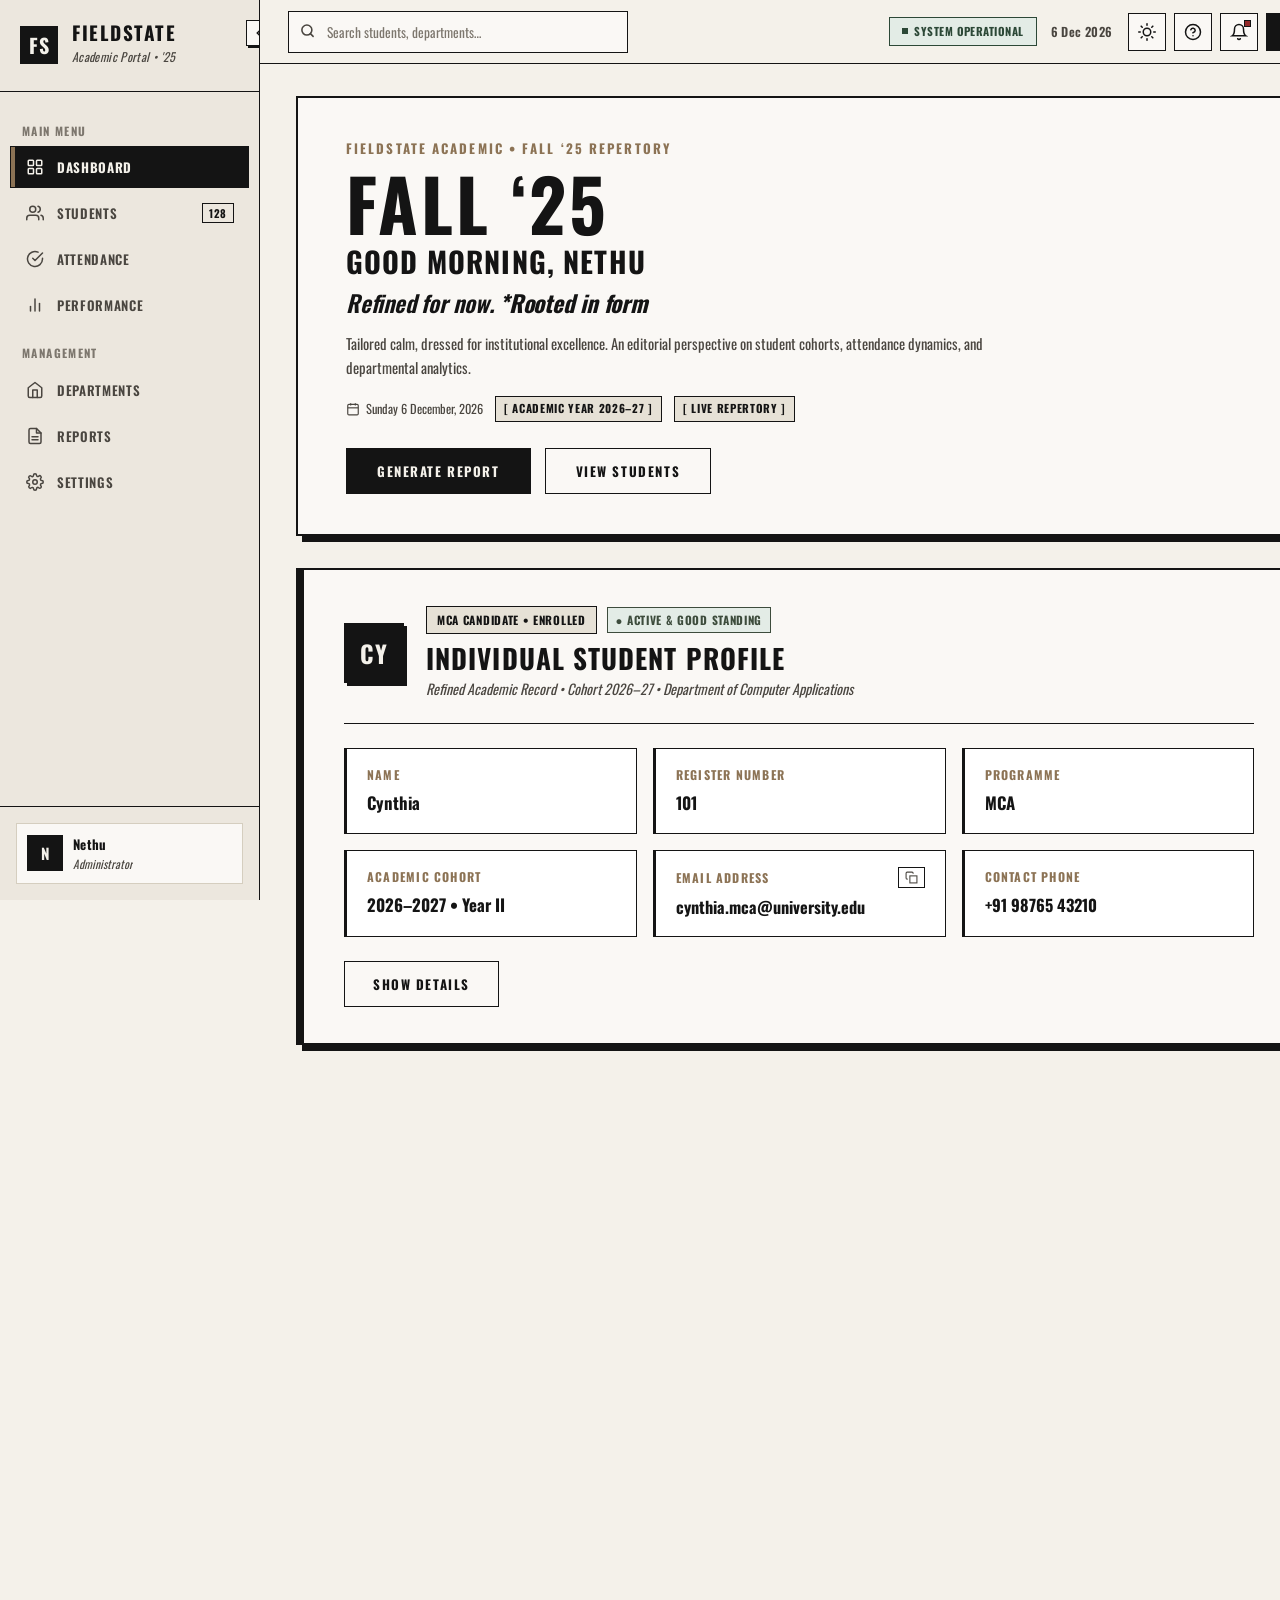
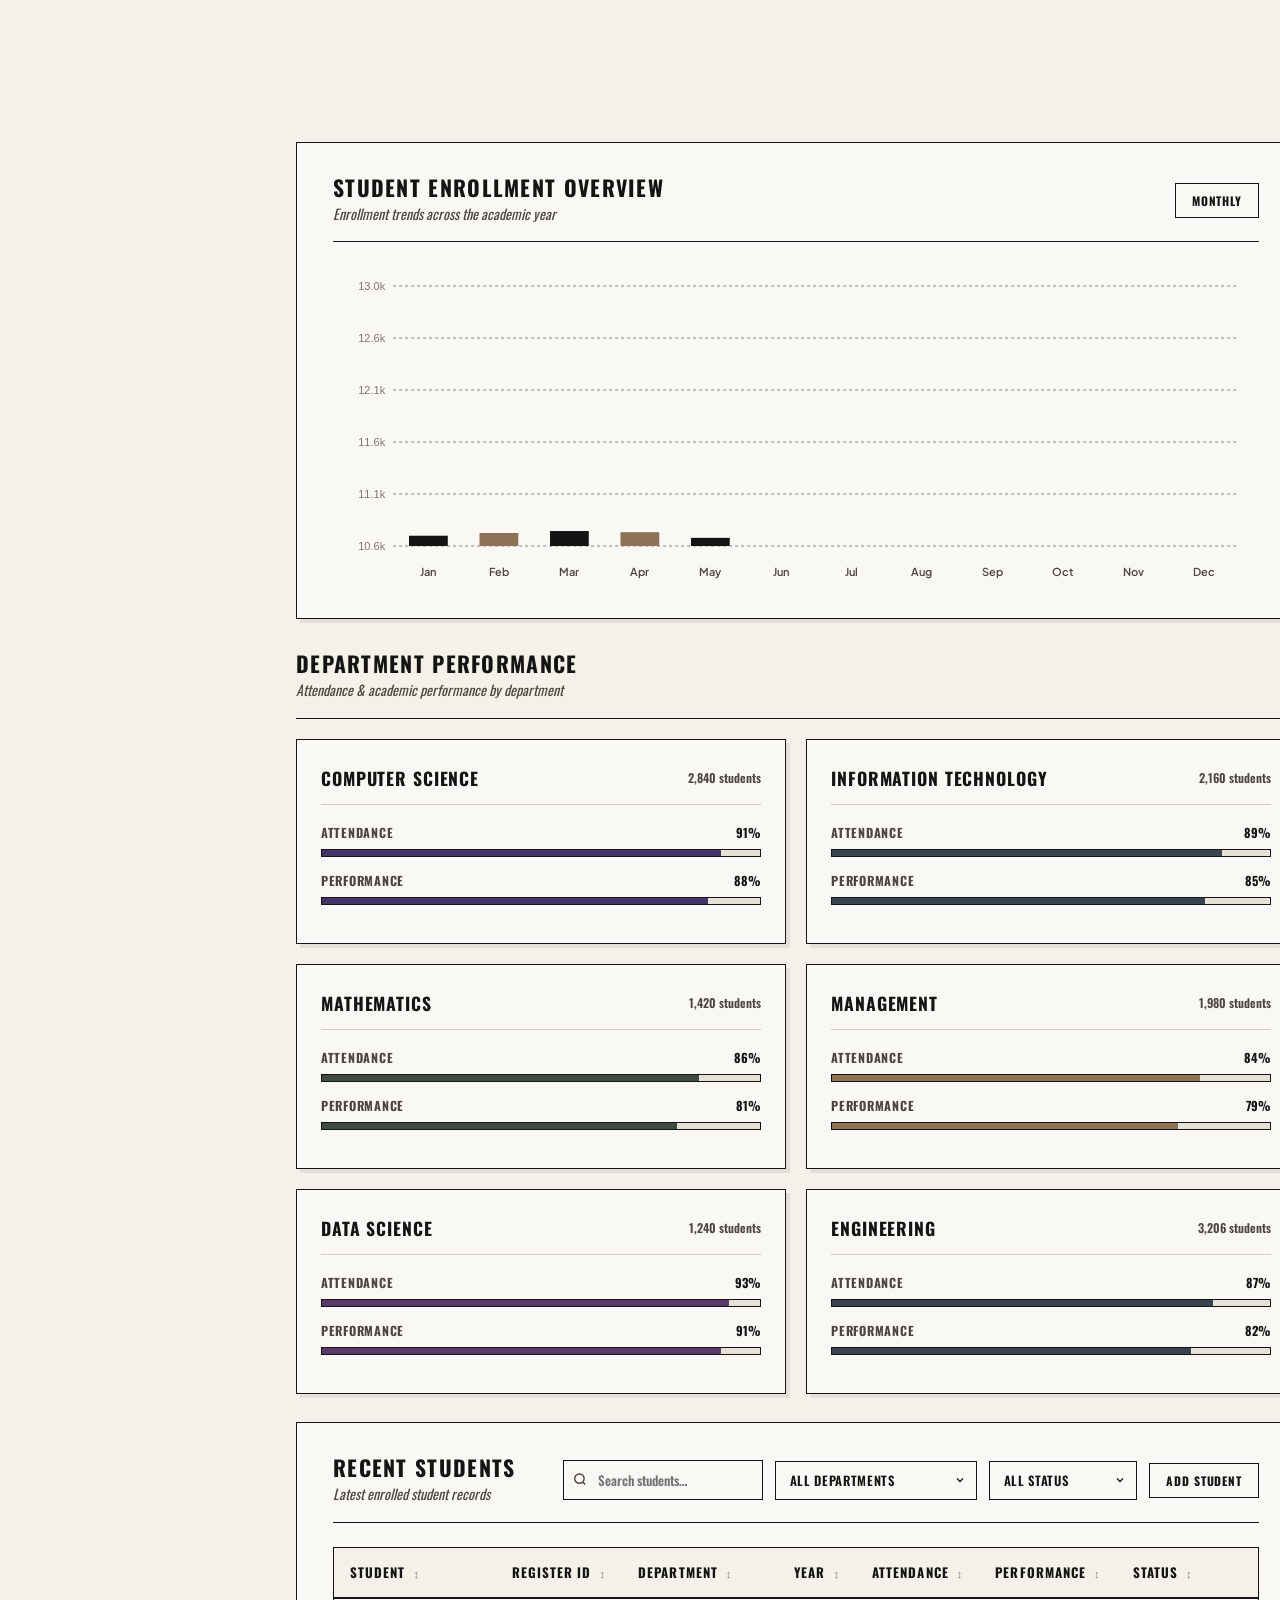
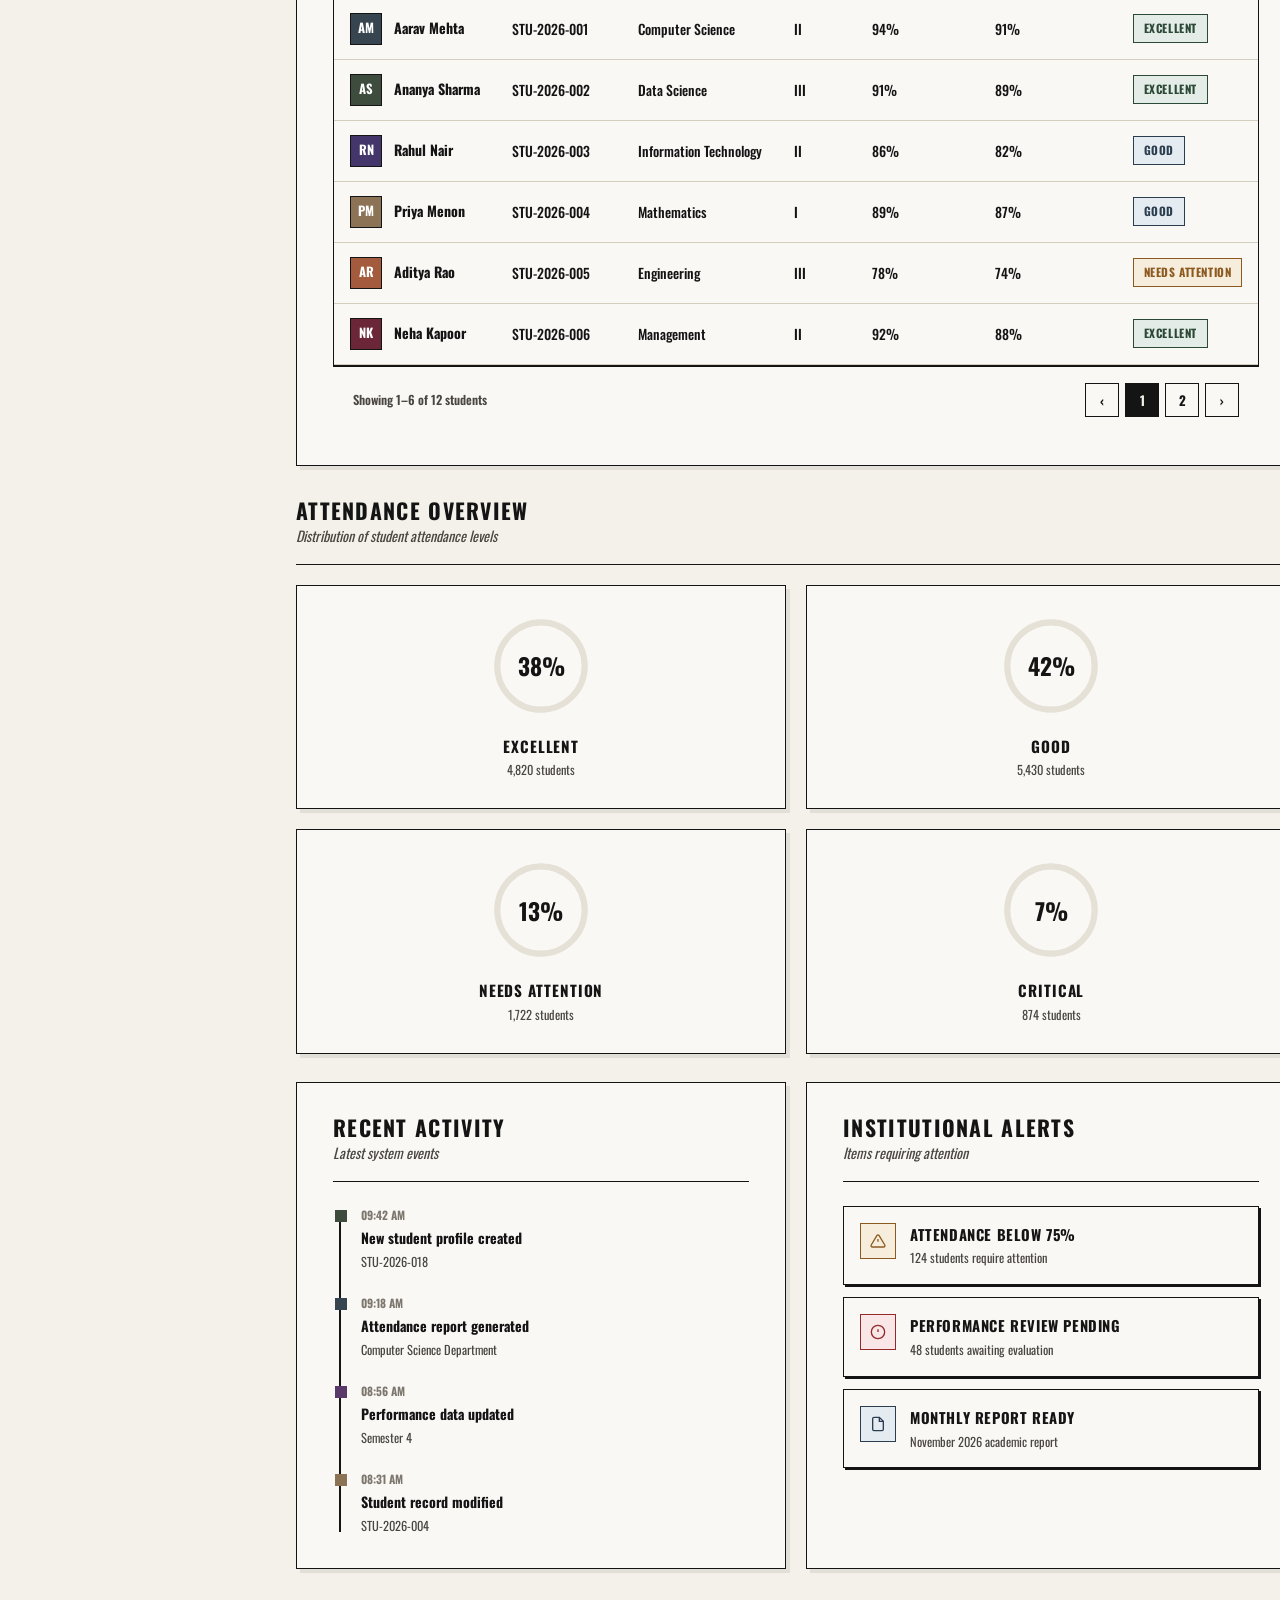
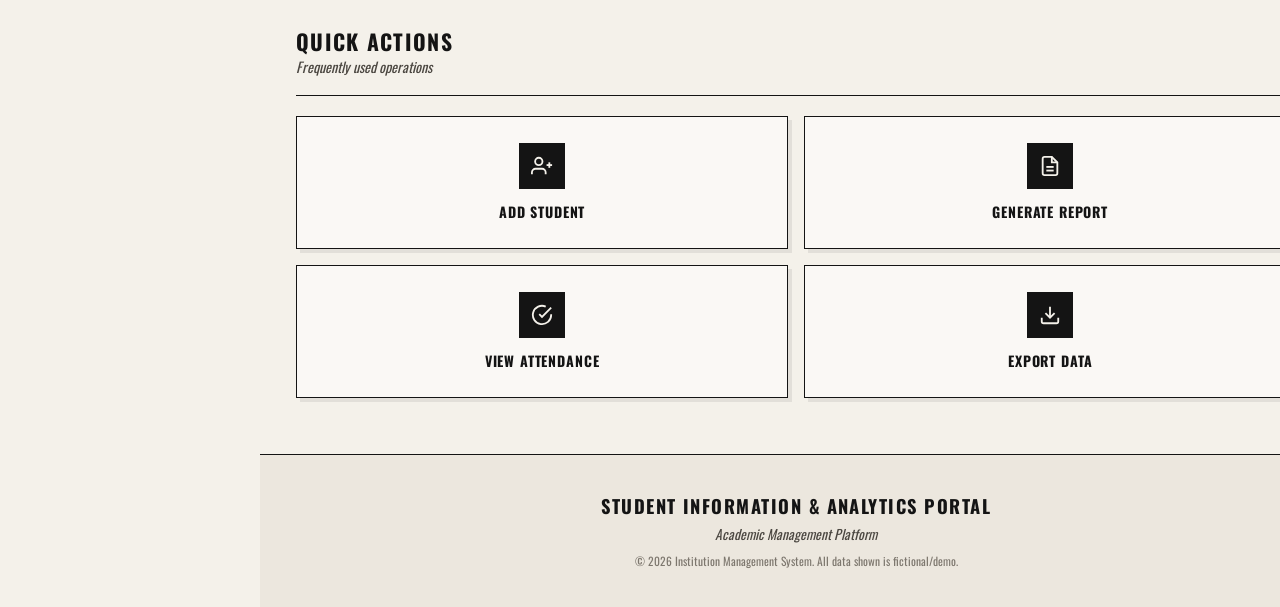
==== commit 8050995f: "Resolve merge conflict in application title" ====
--- a/student-information-git-main/index.html
+++ b/student-information-git-main/index.html
@@ -241,7 +241,7 @@
                     <span class="badge-role">MCA Candidate &bull; Enrolled</span>
                     <span class="badge-status-dot">● Active &amp; Good Standing</span>
                   </div>
-                  <h1>Espro Christ Management System</h1>
+                  <h1>Individual Student Profile</h1>
                   <p class="student-app-subheading">Refined Academic Record &bull; Cohort 2026&ndash;27 &bull; Department of Computer Applications</p>
                 </div>
               </div>
